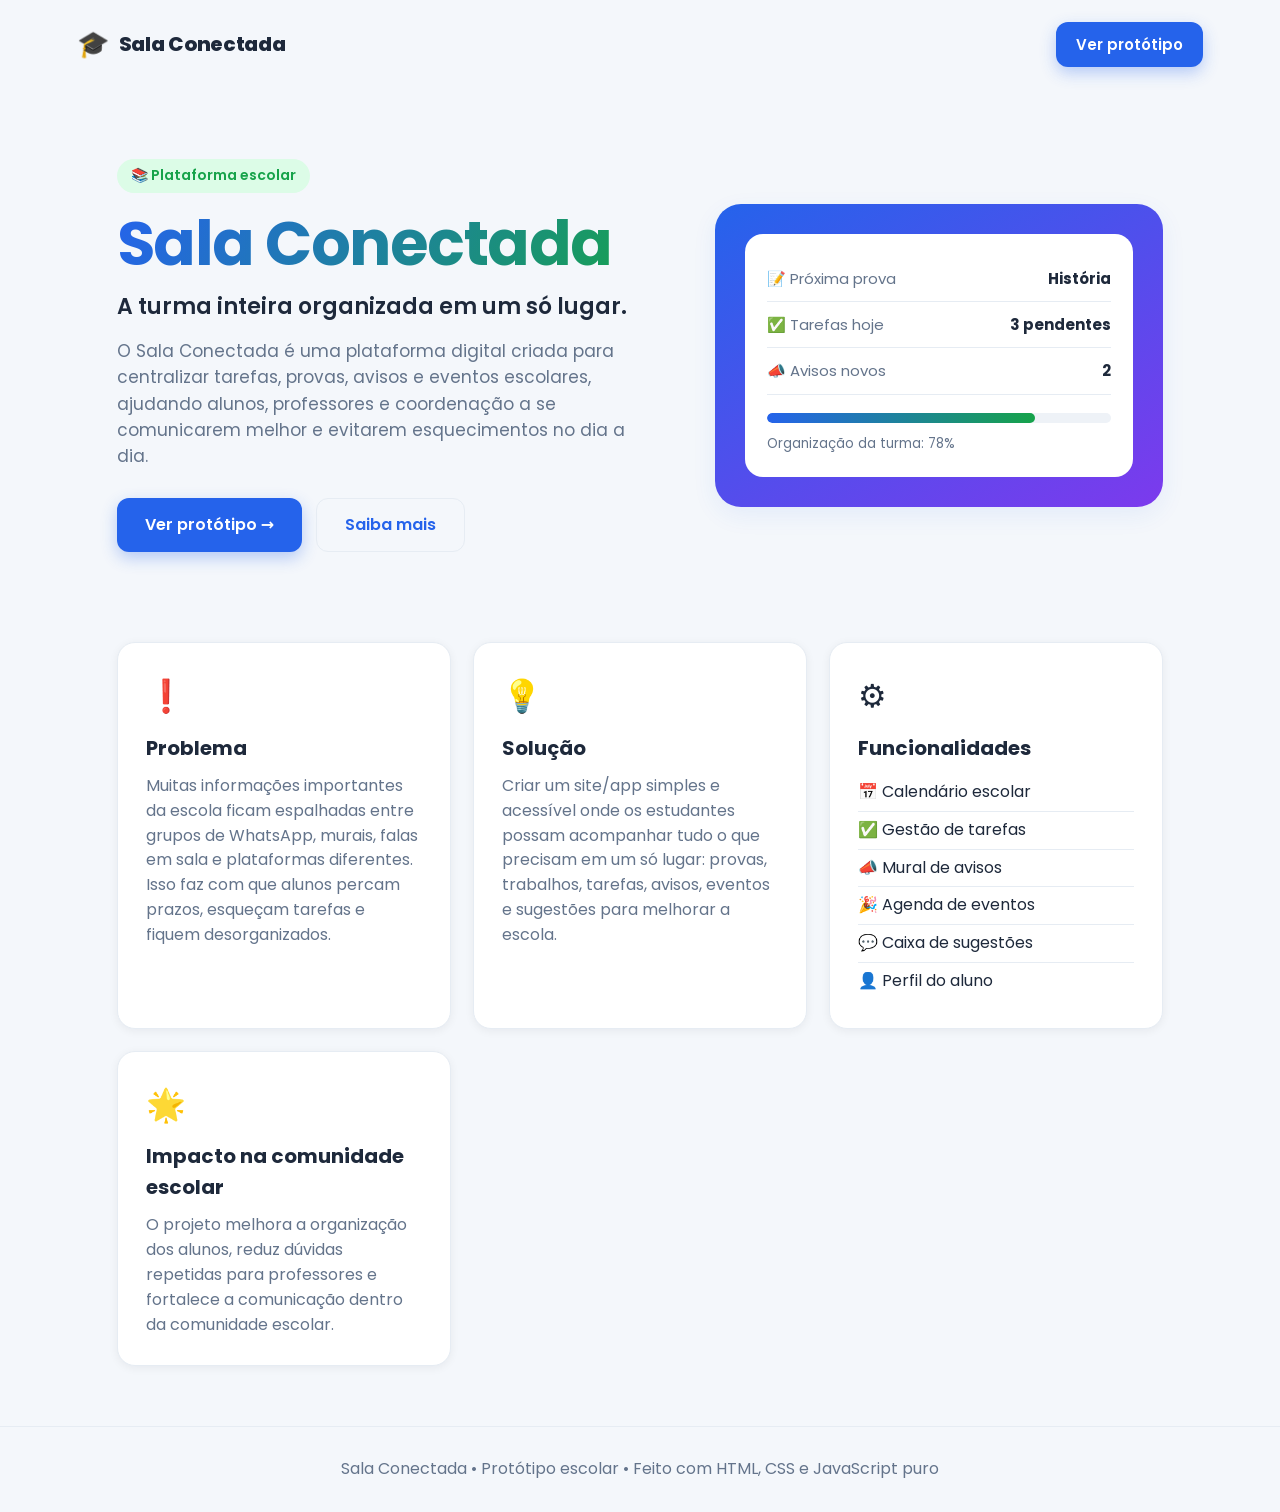
==== index.html @ 2ef48d8d "Cria protótipo Sala Conectada (HTML, CSS e JS puro)" ====
<!DOCTYPE html>
<html lang="pt-BR">
<head>
  <meta charset="UTF-8" />
  <meta name="viewport" content="width=device-width, initial-scale=1.0" />
  <title>Sala Conectada — A turma inteira organizada em um só lugar</title>
  <link rel="stylesheet" href="style.css" />
  <link rel="preconnect" href="https://fonts.googleapis.com" />
  <link rel="preconnect" href="https://fonts.gstatic.com" crossorigin />
  <link href="https://fonts.googleapis.com/css2?family=Poppins:wght@400;500;600;700;800&display=swap" rel="stylesheet" />
</head>
<body>

  <!-- ============== LANDING PAGE ============== -->
  <section id="landing" class="landing active-view">
    <header class="landing-nav">
      <div class="brand">
        <span class="brand-logo">🎓</span>
        <span class="brand-name">Sala Conectada</span>
      </div>
      <button class="btn btn-primary" data-go="dashboard">Ver protótipo</button>
    </header>

    <div class="hero">
      <div class="hero-text">
        <span class="hero-badge">📚 Plataforma escolar</span>
        <h1>Sala Conectada</h1>
        <p class="slogan">A turma inteira organizada em um só lugar.</p>
        <p class="hero-desc">
          O Sala Conectada é uma plataforma digital criada para centralizar tarefas,
          provas, avisos e eventos escolares, ajudando alunos, professores e coordenação
          a se comunicarem melhor e evitarem esquecimentos no dia a dia.
        </p>
        <div class="hero-actions">
          <button class="btn btn-primary btn-lg" data-go="dashboard">Ver protótipo →</button>
          <a class="btn btn-ghost btn-lg" href="#funcionalidades">Saiba mais</a>
        </div>
      </div>
      <div class="hero-card">
        <div class="mock-card">
          <div class="mock-row"><span>📝 Próxima prova</span><b>História</b></div>
          <div class="mock-row"><span>✅ Tarefas hoje</span><b>3 pendentes</b></div>
          <div class="mock-row"><span>📣 Avisos novos</span><b>2</b></div>
          <div class="mock-bar"><div class="mock-bar-fill" style="width:78%"></div></div>
          <small>Organização da turma: 78%</small>
        </div>
      </div>
    </div>

    <div class="landing-sections">
      <article class="info-card">
        <div class="info-icon">❗</div>
        <h3>Problema</h3>
        <p>
          Muitas informações importantes da escola ficam espalhadas entre grupos de WhatsApp,
          murais, falas em sala e plataformas diferentes. Isso faz com que alunos percam prazos,
          esqueçam tarefas e fiquem desorganizados.
        </p>
      </article>
      <article class="info-card">
        <div class="info-icon">💡</div>
        <h3>Solução</h3>
        <p>
          Criar um site/app simples e acessível onde os estudantes possam acompanhar tudo o que
          precisam em um só lugar: provas, trabalhos, tarefas, avisos, eventos e sugestões para
          melhorar a escola.
        </p>
      </article>
      <article class="info-card" id="funcionalidades">
        <div class="info-icon">⚙️</div>
        <h3>Funcionalidades</h3>
        <ul class="feature-list">
          <li>📅 Calendário escolar</li>
          <li>✅ Gestão de tarefas</li>
          <li>📣 Mural de avisos</li>
          <li>🎉 Agenda de eventos</li>
          <li>💬 Caixa de sugestões</li>
          <li>👤 Perfil do aluno</li>
        </ul>
      </article>
      <article class="info-card">
        <div class="info-icon">🌟</div>
        <h3>Impacto na comunidade escolar</h3>
        <p>
          O projeto melhora a organização dos alunos, reduz dúvidas repetidas para professores
          e fortalece a comunicação dentro da comunidade escolar.
        </p>
      </article>
    </div>

    <footer class="landing-footer">
      <p>Sala Conectada • Protótipo escolar • Feito com HTML, CSS e JavaScript puro</p>
    </footer>
  </section>

  <!-- ============== APP ============== -->
  <div id="app" class="app">

    <!-- Sidebar (desktop) -->
    <aside class="sidebar">
      <div class="brand brand-sidebar" data-go="landing">
        <span class="brand-logo">🎓</span>
        <span class="brand-name">Sala Conectada</span>
      </div>
      <nav class="nav">
        <button class="nav-item active" data-nav="dashboard"><span>🏠</span> Início</button>
        <button class="nav-item" data-nav="calendario"><span>📅</span> Calendário</button>
        <button class="nav-item" data-nav="tarefas"><span>✅</span> Tarefas</button>
        <button class="nav-item" data-nav="avisos"><span>📣</span> Avisos</button>
        <button class="nav-item" data-nav="eventos"><span>🎉</span> Eventos</button>
        <button class="nav-item" data-nav="sugestoes"><span>💬</span> Sugestões</button>
        <button class="nav-item" data-nav="perfil"><span>👤</span> Perfil</button>
      </nav>
      <div class="sidebar-foot">
        <button class="btn btn-ghost btn-block" data-go="landing">← Voltar ao site</button>
      </div>
    </aside>

    <!-- Main content -->
    <main class="content">

      <!-- DASHBOARD -->
      <section class="view active-view" data-view="dashboard">
        <div class="page-head">
          <div>
            <h2>Olá, Ana! 👋</h2>
            <p class="muted">Aqui está o resumo da sua turma hoje.</p>
          </div>
        </div>

        <div class="cards-grid">
          <div class="stat-card blue">
            <div class="stat-icon">📝</div>
            <div>
              <span class="stat-label">Próximas provas</span>
              <strong class="stat-value" id="stat-provas">0</strong>
            </div>
          </div>
          <div class="stat-card green">
            <div class="stat-icon">✅</div>
            <div>
              <span class="stat-label">Tarefas pendentes</span>
              <strong class="stat-value" id="stat-tarefas">0</strong>
            </div>
          </div>
          <div class="stat-card amber">
            <div class="stat-icon">📣</div>
            <div>
              <span class="stat-label">Avisos importantes</span>
              <strong class="stat-value" id="stat-avisos">0</strong>
            </div>
          </div>
          <div class="stat-card purple">
            <div class="stat-icon">🎉</div>
            <div>
              <span class="stat-label">Eventos da semana</span>
              <strong class="stat-value" id="stat-eventos">0</strong>
            </div>
          </div>
        </div>

        <div class="dash-bottom">
          <div class="panel">
            <h3>Resumo da Semana</h3>
            <ul class="summary-list" id="summary-list"></ul>
          </div>
          <div class="panel">
            <h3>Nível de organização da turma</h3>
            <div class="progress-big">
              <div class="progress-track">
                <div class="progress-fill" id="org-fill" style="width:78%"></div>
              </div>
              <div class="progress-info">
                <span id="org-percent">78%</span>
                <small class="muted">A turma está bem organizada! 🎯</small>
              </div>
            </div>
            <div class="mini-stats">
              <div><strong id="mini-conc">0</strong><span>Concluídas</span></div>
              <div><strong id="mini-pend">0</strong><span>Pendentes</span></div>
              <div><strong id="mini-sug">0</strong><span>Sugestões</span></div>
            </div>
          </div>
        </div>
      </section>

      <!-- CALENDÁRIO -->
      <section class="view" data-view="calendario">
        <div class="page-head">
          <div>
            <h2>Calendário Escolar 📅</h2>
            <p class="muted">Datas importantes do bimestre.</p>
          </div>
        </div>
        <div class="list" id="calendar-list"></div>
      </section>

      <!-- TAREFAS -->
      <section class="view" data-view="tarefas">
        <div class="page-head">
          <div>
            <h2>Tarefas ✅</h2>
            <p class="muted">Acompanhe seus trabalhos e prazos.</p>
          </div>
        </div>
        <div class="filters" id="task-filters">
          <button class="chip active" data-filter="todas">Todas</button>
          <button class="chip" data-filter="Pendente">Pendentes</button>
          <button class="chip" data-filter="Em andamento">Em andamento</button>
          <button class="chip" data-filter="Concluída">Concluídas</button>
        </div>
        <div class="list" id="task-list"></div>
      </section>

      <!-- AVISOS -->
      <section class="view" data-view="avisos">
        <div class="page-head">
          <div>
            <h2>Avisos 📣</h2>
            <p class="muted">Comunicados da escola e da coordenação.</p>
          </div>
        </div>
        <div class="list" id="notice-list"></div>
      </section>

      <!-- EVENTOS -->
      <section class="view" data-view="eventos">
        <div class="page-head">
          <div>
            <h2>Eventos 🎉</h2>
            <p class="muted">Tudo o que vai acontecer na escola.</p>
          </div>
        </div>
        <div class="list" id="event-list"></div>
      </section>

      <!-- SUGESTÕES -->
      <section class="view" data-view="sugestoes">
        <div class="page-head">
          <div>
            <h2>Sugestões 💬</h2>
            <p class="muted">Tem uma ideia para melhorar a escola? Conte pra gente!</p>
          </div>
        </div>
        <div class="suggest-wrap">
          <form class="panel form" id="suggest-form">
            <h3>Enviar sugestão</h3>
            <label>Título da sugestão
              <input type="text" id="sug-title" placeholder="Ex: Mais opções na cantina" required />
            </label>
            <label>Categoria
              <select id="sug-cat">
                <option>Convivência</option>
                <option>Infraestrutura</option>
                <option>Eventos</option>
                <option>Estudos</option>
                <option>Outros</option>
              </select>
            </label>
            <label>Descrição
              <textarea id="sug-desc" rows="4" placeholder="Explique sua ideia..." required></textarea>
            </label>
            <button type="submit" class="btn btn-primary btn-block">Enviar sugestão</button>
          </form>
          <div class="list" id="suggest-list"></div>
        </div>
      </section>

      <!-- PERFIL -->
      <section class="view" data-view="perfil">
        <div class="page-head">
          <div>
            <h2>Perfil 👤</h2>
            <p class="muted">Seu desempenho e organização.</p>
          </div>
        </div>
        <div class="profile">
          <div class="panel profile-card">
            <div class="avatar">🧑‍🎓</div>
            <h3>Ana Beatriz Souza</h3>
            <p class="muted">Turma 9º Ano B</p>
            <div class="profile-stats">
              <div><strong id="prof-tarefas">0</strong><span>Tarefas concluídas</span></div>
              <div><strong id="prof-sug">0</strong><span>Sugestões enviadas</span></div>
              <div><strong id="prof-org">78%</strong><span>Nível de organização</span></div>
            </div>
          </div>
          <div class="panel">
            <h3>🏆 Conquistas</h3>
            <ul class="achievements">
              <li><span>🔥</span> Sequência de 7 dias organizando tarefas</li>
              <li><span>⭐</span> Entregou 5 trabalhos no prazo</li>
              <li><span>💬</span> Primeira sugestão enviada</li>
              <li><span>📅</span> Nunca perdeu uma prova marcada</li>
            </ul>
          </div>
        </div>
      </section>

    </main>

    <!-- Bottom nav (mobile) -->
    <nav class="bottom-nav">
      <button class="bn-item active" data-nav="dashboard"><span>🏠</span><small>Início</small></button>
      <button class="bn-item" data-nav="calendario"><span>📅</span><small>Agenda</small></button>
      <button class="bn-item" data-nav="tarefas"><span>✅</span><small>Tarefas</small></button>
      <button class="bn-item" data-nav="avisos"><span>📣</span><small>Avisos</small></button>
      <button class="bn-item" data-nav="eventos"><span>🎉</span><small>Eventos</small></button>
      <button class="bn-item" data-nav="sugestoes"><span>💬</span><small>Ideias</small></button>
      <button class="bn-item" data-nav="perfil"><span>👤</span><small>Perfil</small></button>
    </nav>
  </div>

  <!-- Toast -->
  <div id="toast" class="toast"></div>

  <script src="script.js"></script>
</body>
</html>
---- style.css ----
:root {
  --blue: #2563eb;
  --blue-dark: #1d4ed8;
  --green: #16a34a;
  --green-light: #dcfce7;
  --amber: #f59e0b;
  --purple: #7c3aed;
  --bg: #f4f7fb;
  --card: #ffffff;
  --text: #1e293b;
  --muted: #64748b;
  --border: #e6ecf3;
  --shadow: 0 8px 24px rgba(37, 99, 235, 0.08);
  --shadow-sm: 0 2px 10px rgba(15, 23, 42, 0.06);
  --radius: 18px;
}

* { box-sizing: border-box; margin: 0; padding: 0; }

body {
  font-family: "Poppins", system-ui, sans-serif;
  background: var(--bg);
  color: var(--text);
  line-height: 1.55;
}

button { font-family: inherit; cursor: pointer; }
a { text-decoration: none; }

/* ===== Buttons ===== */
.btn {
  border: none;
  border-radius: 12px;
  padding: 11px 20px;
  font-weight: 600;
  font-size: 15px;
  transition: transform .15s ease, box-shadow .15s ease, background .15s ease;
}
.btn:active { transform: scale(.97); }
.btn-primary {
  background: var(--blue);
  color: #fff;
  box-shadow: 0 6px 16px rgba(37, 99, 235, .3);
}
.btn-primary:hover { background: var(--blue-dark); }
.btn-ghost {
  background: transparent;
  color: var(--blue);
  border: 1.5px solid var(--border);
}
.btn-ghost:hover { background: #eef4ff; }
.btn-lg { padding: 14px 28px; font-size: 16px; }
.btn-block { width: 100%; }

/* ===== Brand ===== */
.brand { display: flex; align-items: center; gap: 10px; cursor: pointer; }
.brand-logo { font-size: 26px; }
.brand-name { font-weight: 800; font-size: 20px; color: var(--text); letter-spacing: -.3px; }

/* ===== View switching ===== */
.active-view { display: block; }
.landing, .app { display: none; }
.landing.active-view { display: block; }
.app.active-view { display: flex; }

/* ============== LANDING ============== */
.landing { min-height: 100vh; }
.landing-nav {
  display: flex; justify-content: space-between; align-items: center;
  padding: 22px clamp(20px, 6vw, 80px);
  position: sticky; top: 0; background: rgba(244,247,251,.85);
  backdrop-filter: blur(8px); z-index: 10;
}
.hero {
  display: grid; grid-template-columns: 1.1fr .9fr; gap: 50px;
  align-items: center;
  padding: clamp(30px, 6vw, 70px) clamp(20px, 6vw, 80px);
  max-width: 1200px; margin: 0 auto;
}
.hero-badge {
  display: inline-block; background: var(--green-light); color: var(--green);
  padding: 6px 14px; border-radius: 30px; font-weight: 600; font-size: 14px;
  margin-bottom: 18px;
}
.hero h1 {
  font-size: clamp(40px, 6vw, 62px); line-height: 1.05; letter-spacing: -1.5px;
  background: linear-gradient(120deg, var(--blue), var(--green));
  -webkit-background-clip: text; background-clip: text; color: transparent;
}
.slogan { font-size: 22px; font-weight: 600; margin: 14px 0; color: var(--text); }
.hero-desc { color: var(--muted); font-size: 17px; max-width: 520px; }
.hero-actions { display: flex; gap: 14px; margin-top: 28px; flex-wrap: wrap; }

.hero-card {
  background: linear-gradient(150deg, var(--blue), var(--purple));
  border-radius: 26px; padding: 30px; box-shadow: var(--shadow);
}
.mock-card { background: #fff; border-radius: 18px; padding: 22px; }
.mock-row {
  display: flex; justify-content: space-between; padding: 11px 0;
  border-bottom: 1px solid var(--border); font-size: 15px;
}
.mock-row span { color: var(--muted); }
.mock-row b { color: var(--text); }
.mock-bar { height: 10px; background: #eef2f7; border-radius: 10px; margin: 18px 0 8px; overflow: hidden; }
.mock-bar-fill { height: 100%; background: linear-gradient(90deg, var(--blue), var(--green)); border-radius: 10px; }
.mock-card small { color: var(--muted); }

.landing-sections {
  display: grid; grid-template-columns: repeat(auto-fit, minmax(250px, 1fr));
  gap: 22px; max-width: 1200px; margin: 0 auto;
  padding: 20px clamp(20px, 6vw, 80px) 60px;
}
.info-card {
  background: var(--card); border-radius: var(--radius); padding: 28px;
  box-shadow: var(--shadow-sm); border: 1px solid var(--border);
  transition: transform .2s ease, box-shadow .2s ease;
}
.info-card:hover { transform: translateY(-5px); box-shadow: var(--shadow); }
.info-icon { font-size: 32px; margin-bottom: 12px; }
.info-card h3 { font-size: 20px; margin-bottom: 10px; }
.info-card p { color: var(--muted); }
.feature-list { list-style: none; color: var(--text); }
.feature-list li { padding: 6px 0; border-bottom: 1px solid var(--border); }
.feature-list li:last-child { border: none; }

.landing-footer { text-align: center; padding: 30px; color: var(--muted); border-top: 1px solid var(--border); }

/* ============== APP LAYOUT ============== */
.app { min-height: 100vh; }
.sidebar {
  width: 250px; background: var(--card); border-right: 1px solid var(--border);
  padding: 26px 18px; position: sticky; top: 0; height: 100vh;
  display: flex; flex-direction: column; gap: 24px;
}
.brand-sidebar .brand-name { font-size: 18px; }
.nav { display: flex; flex-direction: column; gap: 6px; flex: 1; }
.nav-item {
  display: flex; align-items: center; gap: 12px;
  background: transparent; border: none; text-align: left;
  padding: 12px 14px; border-radius: 12px; font-size: 15px; font-weight: 500;
  color: var(--muted); transition: all .15s ease;
}
.nav-item span { font-size: 18px; }
.nav-item:hover { background: #f1f5fb; color: var(--text); }
.nav-item.active { background: var(--blue); color: #fff; box-shadow: 0 6px 14px rgba(37,99,235,.3); }

.content {
  flex: 1; padding: clamp(20px, 4vw, 40px);
  max-width: 1100px; margin: 0 auto; width: 100%;
}
.page-head { margin-bottom: 24px; }
.page-head h2 { font-size: 28px; letter-spacing: -.5px; }
.muted { color: var(--muted); }

/* Stat cards */
.cards-grid {
  display: grid; grid-template-columns: repeat(auto-fit, minmax(200px, 1fr));
  gap: 18px; margin-bottom: 26px;
}
.stat-card {
  background: var(--card); border-radius: var(--radius); padding: 22px;
  box-shadow: var(--shadow-sm); display: flex; align-items: center; gap: 16px;
  border: 1px solid var(--border); border-left: 5px solid var(--blue);
}
.stat-card.blue { border-left-color: var(--blue); }
.stat-card.green { border-left-color: var(--green); }
.stat-card.amber { border-left-color: var(--amber); }
.stat-card.purple { border-left-color: var(--purple); }
.stat-icon { font-size: 30px; }
.stat-label { display: block; color: var(--muted); font-size: 14px; }
.stat-value { font-size: 30px; font-weight: 800; }

.dash-bottom { display: grid; grid-template-columns: 1.2fr 1fr; gap: 18px; }
.panel {
  background: var(--card); border-radius: var(--radius); padding: 24px;
  box-shadow: var(--shadow-sm); border: 1px solid var(--border);
}
.panel h3 { margin-bottom: 16px; font-size: 19px; }
.summary-list { list-style: none; }
.summary-list li {
  padding: 12px 0; border-bottom: 1px solid var(--border);
  display: flex; gap: 10px; align-items: center;
}
.summary-list li:last-child { border: none; }

.progress-big { margin-bottom: 18px; }
.progress-track { height: 16px; background: #eef2f7; border-radius: 12px; overflow: hidden; }
.progress-fill { height: 100%; background: linear-gradient(90deg, var(--blue), var(--green)); border-radius: 12px; transition: width .6s ease; }
.progress-info { display: flex; align-items: baseline; gap: 12px; margin-top: 10px; }
.progress-info span { font-size: 26px; font-weight: 800; color: var(--green); }
.mini-stats { display: flex; gap: 10px; margin-top: 8px; }
.mini-stats div {
  flex: 1; text-align: center; background: #f7faff; border-radius: 12px; padding: 12px;
}
.mini-stats strong { display: block; font-size: 22px; }
.mini-stats span { font-size: 12px; color: var(--muted); }

/* Lists & items */
.list { display: flex; flex-direction: column; gap: 14px; }
.item {
  background: var(--card); border-radius: var(--radius); padding: 18px 20px;
  box-shadow: var(--shadow-sm); border: 1px solid var(--border);
  display: flex; justify-content: space-between; align-items: flex-start; gap: 16px;
}
.item-main h4 { font-size: 17px; margin-bottom: 4px; }
.item-main p { color: var(--muted); font-size: 14px; }
.item-meta { display: flex; flex-direction: column; align-items: flex-end; gap: 8px; min-width: 120px; }
.item-date { font-size: 13px; color: var(--muted); white-space: nowrap; }

/* Tags */
.tag {
  display: inline-block; padding: 4px 12px; border-radius: 30px;
  font-size: 12px; font-weight: 600;
}
.tag-prova { background: #fee2e2; color: #dc2626; }
.tag-trabalho { background: #dbeafe; color: var(--blue); }
.tag-evento { background: #ede9fe; color: var(--purple); }
.tag-reuniao { background: #fef3c7; color: #b45309; }
.tag-pendente { background: #fef3c7; color: #b45309; }
.tag-andamento { background: #dbeafe; color: var(--blue); }
.tag-concluida { background: var(--green-light); color: var(--green); }
.tag-analise { background: #f1f5f9; color: var(--muted); }
.tag-cat { background: #e0f2fe; color: #0369a1; }

/* Filters */
.filters { display: flex; gap: 10px; margin-bottom: 20px; flex-wrap: wrap; }
.chip {
  background: var(--card); border: 1.5px solid var(--border); color: var(--muted);
  padding: 8px 18px; border-radius: 30px; font-weight: 600; font-size: 14px;
  transition: all .15s ease;
}
.chip:hover { border-color: var(--blue); }
.chip.active { background: var(--blue); color: #fff; border-color: var(--blue); }

/* Task */
.task.done .item-main h4 { text-decoration: line-through; color: var(--muted); }
.subject-pill { font-size: 12px; font-weight: 600; color: var(--blue); margin-bottom: 4px; display: inline-block; }
.btn-done {
  background: var(--green); color: #fff; border: none; border-radius: 10px;
  padding: 8px 14px; font-weight: 600; font-size: 13px;
}
.btn-done.is-done { background: #e2e8f0; color: var(--muted); cursor: default; }

/* Notice */
.item.important { border-left: 5px solid var(--amber); background: #fffdf5; }
.badge-important {
  background: var(--amber); color: #fff; font-size: 11px; font-weight: 700;
  padding: 3px 10px; border-radius: 20px;
}

/* Suggestions form */
.suggest-wrap { display: grid; grid-template-columns: 1fr 1.1fr; gap: 20px; align-items: start; }
.form { display: flex; flex-direction: column; gap: 14px; }
.form label { display: flex; flex-direction: column; gap: 6px; font-weight: 600; font-size: 14px; }
.form input, .form select, .form textarea {
  font-family: inherit; font-size: 15px; padding: 11px 14px;
  border: 1.5px solid var(--border); border-radius: 12px; background: #fbfcfe;
  color: var(--text); resize: vertical;
}
.form input:focus, .form select:focus, .form textarea:focus {
  outline: none; border-color: var(--blue); background: #fff;
}

/* Profile */
.profile { display: grid; grid-template-columns: 1fr 1.2fr; gap: 20px; }
.profile-card { text-align: center; }
.avatar {
  width: 80px; height: 80px; border-radius: 50%;
  background: linear-gradient(150deg, var(--blue), var(--green));
  display: flex; align-items: center; justify-content: center;
  font-size: 38px; margin: 0 auto 12px;
}
.profile-stats { display: flex; gap: 10px; margin-top: 20px; }
.profile-stats div { flex: 1; background: #f7faff; border-radius: 12px; padding: 14px 8px; }
.profile-stats strong { display: block; font-size: 24px; color: var(--blue); }
.profile-stats span { font-size: 12px; color: var(--muted); }
.achievements { list-style: none; }
.achievements li {
  padding: 12px 0; border-bottom: 1px solid var(--border);
  display: flex; gap: 12px; align-items: center;
}
.achievements li:last-child { border: none; }
.achievements span { font-size: 22px; }

/* Bottom nav */
.bottom-nav { display: none; }

/* Toast */
.toast {
  position: fixed; bottom: 30px; left: 50%; transform: translateX(-50%) translateY(120px);
  background: var(--text); color: #fff; padding: 13px 22px; border-radius: 14px;
  font-weight: 600; font-size: 14px; box-shadow: 0 10px 30px rgba(0,0,0,.25);
  z-index: 100; opacity: 0; transition: all .3s ease;
}
.toast.show { transform: translateX(-50%) translateY(0); opacity: 1; }

/* ============== RESPONSIVE ============== */
@media (max-width: 900px) {
  .hero { grid-template-columns: 1fr; }
  .dash-bottom, .suggest-wrap, .profile { grid-template-columns: 1fr; }
}
@media (max-width: 760px) {
  .sidebar { display: none; }
  .content { padding: 18px 16px 90px; }
  .page-head h2 { font-size: 24px; }
  .bottom-nav {
    display: flex; position: fixed; bottom: 0; left: 0; right: 0;
    background: var(--card); border-top: 1px solid var(--border);
    padding: 8px 4px; z-index: 50; box-shadow: 0 -4px 16px rgba(0,0,0,.05);
    overflow-x: auto;
  }
  .bn-item {
    flex: 1; min-width: 56px; background: none; border: none; color: var(--muted);
    display: flex; flex-direction: column; align-items: center; gap: 2px;
    padding: 6px 2px; border-radius: 10px; font-size: 11px;
  }
  .bn-item span { font-size: 20px; }
  .bn-item.active { color: var(--blue); }
  .bn-item.active span { transform: scale(1.15); }
  .item { flex-direction: column; }
  .item-meta { flex-direction: row; align-items: center; min-width: 0; }
}
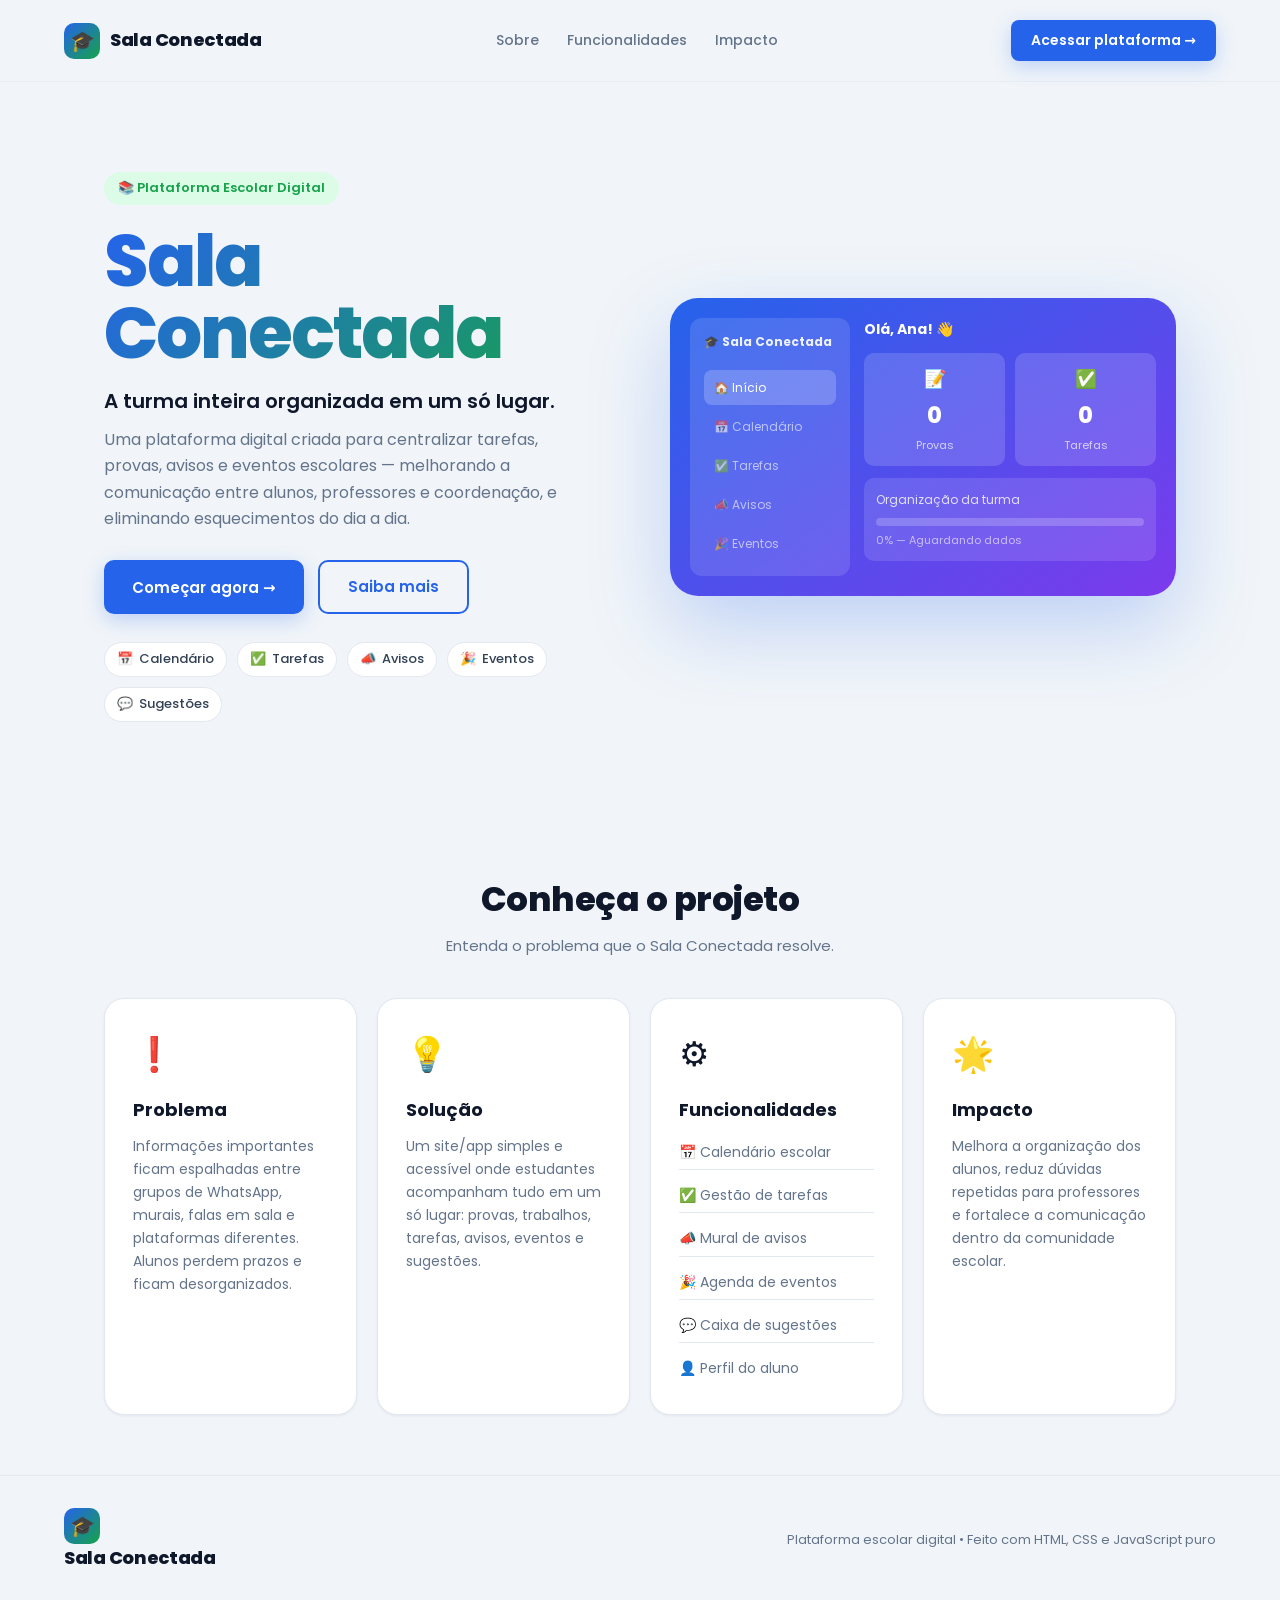
==== commit e9dca45f: "Substitui raiz pelo novo design Desktop" ====
--- a/index.html
+++ b/index.html
@@ -7,69 +7,97 @@
   <link rel="stylesheet" href="style.css" />
   <link rel="preconnect" href="https://fonts.googleapis.com" />
   <link rel="preconnect" href="https://fonts.gstatic.com" crossorigin />
-  <link href="https://fonts.googleapis.com/css2?family=Poppins:wght@400;500;600;700;800&display=swap" rel="stylesheet" />
+  <link href="https://fonts.googleapis.com/css2?family=Poppins:ital,wght@0,400;0,500;0,600;0,700;0,800&display=swap" rel="stylesheet" />
 </head>
 <body>
 
-  <!-- ============== LANDING PAGE ============== -->
-  <section id="landing" class="landing active-view">
-    <header class="landing-nav">
-      <div class="brand">
-        <span class="brand-logo">🎓</span>
-        <span class="brand-name">Sala Conectada</span>
-      </div>
-      <button class="btn btn-primary" data-go="dashboard">Ver protótipo</button>
-    </header>
-
-    <div class="hero">
-      <div class="hero-text">
-        <span class="hero-badge">📚 Plataforma escolar</span>
-        <h1>Sala Conectada</h1>
-        <p class="slogan">A turma inteira organizada em um só lugar.</p>
-        <p class="hero-desc">
-          O Sala Conectada é uma plataforma digital criada para centralizar tarefas,
-          provas, avisos e eventos escolares, ajudando alunos, professores e coordenação
-          a se comunicarem melhor e evitarem esquecimentos no dia a dia.
-        </p>
-        <div class="hero-actions">
-          <button class="btn btn-primary btn-lg" data-go="dashboard">Ver protótipo →</button>
-          <a class="btn btn-ghost btn-lg" href="#funcionalidades">Saiba mais</a>
-        </div>
-      </div>
-      <div class="hero-card">
-        <div class="mock-card">
-          <div class="mock-row"><span>📝 Próxima prova</span><b>História</b></div>
-          <div class="mock-row"><span>✅ Tarefas hoje</span><b>3 pendentes</b></div>
-          <div class="mock-row"><span>📣 Avisos novos</span><b>2</b></div>
-          <div class="mock-bar"><div class="mock-bar-fill" style="width:78%"></div></div>
-          <small>Organização da turma: 78%</small>
-        </div>
-      </div>
-    </div>
-
-    <div class="landing-sections">
-      <article class="info-card">
-        <div class="info-icon">❗</div>
+<!-- ═══════════════════════════════════════
+     LANDING PAGE
+═══════════════════════════════════════ -->
+<div id="landing" class="landing show">
+
+  <nav class="ln-nav">
+    <div class="brand">
+      <div class="brand-icon">🎓</div>
+      <span class="brand-name">Sala Conectada</span>
+    </div>
+    <div class="ln-links">
+      <a href="#sobre">Sobre</a>
+      <a href="#funcionalidades">Funcionalidades</a>
+      <a href="#impacto">Impacto</a>
+    </div>
+    <button class="btn btn-primary" data-go="dashboard">Acessar plataforma →</button>
+  </nav>
+
+  <section class="hero">
+    <div class="hero-left">
+      <div class="hero-badge">📚 Plataforma Escolar Digital</div>
+      <h1 class="hero-title">Sala<br/>Conectada</h1>
+      <p class="hero-slogan">A turma inteira organizada em um só lugar.</p>
+      <p class="hero-desc">
+        Uma plataforma digital criada para centralizar tarefas, provas, avisos e eventos
+        escolares — melhorando a comunicação entre alunos, professores e coordenação,
+        e eliminando esquecimentos do dia a dia.
+      </p>
+      <div class="hero-actions">
+        <button class="btn btn-primary btn-lg" data-go="dashboard">Começar agora →</button>
+        <a class="btn btn-outline btn-lg" href="#sobre">Saiba mais</a>
+      </div>
+      <div class="hero-features">
+        <div class="hf-item"><span>📅</span> Calendário</div>
+        <div class="hf-item"><span>✅</span> Tarefas</div>
+        <div class="hf-item"><span>📣</span> Avisos</div>
+        <div class="hf-item"><span>🎉</span> Eventos</div>
+        <div class="hf-item"><span>💬</span> Sugestões</div>
+      </div>
+    </div>
+
+    <div class="hero-right">
+      <div class="app-mockup">
+        <div class="mockup-sidebar">
+          <div class="ms-brand">🎓 Sala Conectada</div>
+          <div class="ms-item active">🏠 Início</div>
+          <div class="ms-item">📅 Calendário</div>
+          <div class="ms-item">✅ Tarefas</div>
+          <div class="ms-item">📣 Avisos</div>
+          <div class="ms-item">🎉 Eventos</div>
+        </div>
+        <div class="mockup-content">
+          <div class="mc-greeting">Olá, Ana! 👋</div>
+          <div class="mc-cards">
+            <div class="mc-card blue"><span>📝</span><b>0</b><small>Provas</small></div>
+            <div class="mc-card green"><span>✅</span><b>0</b><small>Tarefas</small></div>
+          </div>
+          <div class="mc-panel">
+            <div class="mc-panel-title">Organização da turma</div>
+            <div class="mc-bar"><div class="mc-bar-fill" style="width: 0%"></div></div>
+            <div class="mc-bar-label">0% — Aguardando dados</div>
+          </div>
+        </div>
+      </div>
+    </div>
+  </section>
+
+  <section id="sobre" class="ln-section">
+    <div class="ln-section-header">
+      <h2>Conheça o projeto</h2>
+      <p>Entenda o problema que o Sala Conectada resolve.</p>
+    </div>
+    <div class="ln-cards" id="funcionalidades">
+      <article class="ln-card">
+        <div class="ln-card-emoji">❗</div>
         <h3>Problema</h3>
-        <p>
-          Muitas informações importantes da escola ficam espalhadas entre grupos de WhatsApp,
-          murais, falas em sala e plataformas diferentes. Isso faz com que alunos percam prazos,
-          esqueçam tarefas e fiquem desorganizados.
-        </p>
+        <p>Informações importantes ficam espalhadas entre grupos de WhatsApp, murais, falas em sala e plataformas diferentes. Alunos perdem prazos e ficam desorganizados.</p>
       </article>
-      <article class="info-card">
-        <div class="info-icon">💡</div>
+      <article class="ln-card">
+        <div class="ln-card-emoji">💡</div>
         <h3>Solução</h3>
-        <p>
-          Criar um site/app simples e acessível onde os estudantes possam acompanhar tudo o que
-          precisam em um só lugar: provas, trabalhos, tarefas, avisos, eventos e sugestões para
-          melhorar a escola.
-        </p>
+        <p>Um site/app simples e acessível onde estudantes acompanham tudo em um só lugar: provas, trabalhos, tarefas, avisos, eventos e sugestões.</p>
       </article>
-      <article class="info-card" id="funcionalidades">
-        <div class="info-icon">⚙️</div>
+      <article class="ln-card">
+        <div class="ln-card-emoji">⚙️</div>
         <h3>Funcionalidades</h3>
-        <ul class="feature-list">
+        <ul class="ln-feature-list">
           <li>📅 Calendário escolar</li>
           <li>✅ Gestão de tarefas</li>
           <li>📣 Mural de avisos</li>
@@ -78,242 +106,386 @@
           <li>👤 Perfil do aluno</li>
         </ul>
       </article>
-      <article class="info-card">
-        <div class="info-icon">🌟</div>
-        <h3>Impacto na comunidade escolar</h3>
-        <p>
-          O projeto melhora a organização dos alunos, reduz dúvidas repetidas para professores
-          e fortalece a comunicação dentro da comunidade escolar.
-        </p>
+      <article class="ln-card" id="impacto">
+        <div class="ln-card-emoji">🌟</div>
+        <h3>Impacto</h3>
+        <p>Melhora a organização dos alunos, reduz dúvidas repetidas para professores e fortalece a comunicação dentro da comunidade escolar.</p>
       </article>
     </div>
-
-    <footer class="landing-footer">
-      <p>Sala Conectada • Protótipo escolar • Feito com HTML, CSS e JavaScript puro</p>
-    </footer>
   </section>
 
-  <!-- ============== APP ============== -->
-  <div id="app" class="app">
-
-    <!-- Sidebar (desktop) -->
-    <aside class="sidebar">
-      <div class="brand brand-sidebar" data-go="landing">
-        <span class="brand-logo">🎓</span>
-        <span class="brand-name">Sala Conectada</span>
-      </div>
-      <nav class="nav">
-        <button class="nav-item active" data-nav="dashboard"><span>🏠</span> Início</button>
-        <button class="nav-item" data-nav="calendario"><span>📅</span> Calendário</button>
-        <button class="nav-item" data-nav="tarefas"><span>✅</span> Tarefas</button>
-        <button class="nav-item" data-nav="avisos"><span>📣</span> Avisos</button>
-        <button class="nav-item" data-nav="eventos"><span>🎉</span> Eventos</button>
-        <button class="nav-item" data-nav="sugestoes"><span>💬</span> Sugestões</button>
-        <button class="nav-item" data-nav="perfil"><span>👤</span> Perfil</button>
+  <footer class="ln-footer">
+    <div class="ln-footer-brand">
+      <div class="brand-icon">🎓</div>
+      <span class="brand-name">Sala Conectada</span>
+    </div>
+    <p>Plataforma escolar digital • Feito com HTML, CSS e JavaScript puro</p>
+  </footer>
+</div>
+
+
+<!-- ═══════════════════════════════════════
+     APLICATIVO
+═══════════════════════════════════════ -->
+<div id="app" class="app-shell">
+
+  <!-- SIDEBAR -->
+  <aside class="sidebar" id="sidebar">
+    <div class="sb-top">
+      <div class="sb-brand" data-go="landing" title="Voltar ao site">
+        <div class="sb-logo">🎓</div>
+        <span class="sb-name">Sala Conectada</span>
+      </div>
+
+      <nav class="sb-nav">
+        <p class="sb-nav-label">Navegação</p>
+        <button class="sb-item active" data-nav="dashboard">
+          <span class="sb-icon">🏠</span>
+          <span class="sb-label">Início</span>
+        </button>
+        <button class="sb-item" data-nav="calendario">
+          <span class="sb-icon">📅</span>
+          <span class="sb-label">Calendário</span>
+        </button>
+        <button class="sb-item" data-nav="tarefas">
+          <span class="sb-icon">✅</span>
+          <span class="sb-label">Tarefas</span>
+        </button>
+        <button class="sb-item" data-nav="avisos">
+          <span class="sb-icon">📣</span>
+          <span class="sb-label">Avisos</span>
+          <span class="sb-badge" id="badge-avisos" style="display:none">0</span>
+        </button>
+        <button class="sb-item" data-nav="eventos">
+          <span class="sb-icon">🎉</span>
+          <span class="sb-label">Eventos</span>
+        </button>
+        <button class="sb-item" data-nav="sugestoes">
+          <span class="sb-icon">💬</span>
+          <span class="sb-label">Sugestões</span>
+        </button>
+        <button class="sb-item" data-nav="perfil">
+          <span class="sb-icon">👤</span>
+          <span class="sb-label">Perfil</span>
+        </button>
       </nav>
-      <div class="sidebar-foot">
-        <button class="btn btn-ghost btn-block" data-go="landing">← Voltar ao site</button>
-      </div>
-    </aside>
-
-    <!-- Main content -->
-    <main class="content">
-
-      <!-- DASHBOARD -->
-      <section class="view active-view" data-view="dashboard">
-        <div class="page-head">
+    </div>
+
+    <div class="sb-bottom">
+      <div class="sb-user">
+        <div class="sb-user-avatar">🧑‍🎓</div>
+        <div class="sb-user-info">
+          <strong>Ana Beatriz</strong>
+          <small>9º Ano B</small>
+        </div>
+      </div>
+      <button class="sb-exit" data-go="landing">← Sair</button>
+    </div>
+  </aside>
+
+  <!-- ÁREA PRINCIPAL -->
+  <div class="app-main">
+
+    <!-- TOPBAR -->
+    <header class="topbar">
+      <div class="topbar-left">
+        <button class="topbar-toggle" id="sb-toggle" title="Expandir/colapsar menu">
+          ☰
+        </button>
+        <span class="topbar-title" id="topbar-title">Início</span>
+      </div>
+      <div class="topbar-right">
+        <div class="topbar-search">
+          <span class="search-icon">🔍</span>
+          <input type="text" class="search-input" placeholder="Buscar na plataforma..." />
+        </div>
+        <button class="topbar-btn" title="Notificações">🔔</button>
+        <div class="topbar-avatar" data-nav="perfil" title="Meu perfil">🧑‍🎓</div>
+      </div>
+    </header>
+
+    <!-- VIEWS -->
+    <main class="views-container">
+
+      <!-- ── DASHBOARD ── -->
+      <section class="view show" data-view="dashboard">
+        <div class="view-header">
           <div>
             <h2>Olá, Ana! 👋</h2>
-            <p class="muted">Aqui está o resumo da sua turma hoje.</p>
-          </div>
-        </div>
-
-        <div class="cards-grid">
-          <div class="stat-card blue">
-            <div class="stat-icon">📝</div>
-            <div>
+            <p class="text-muted" id="dash-date">Bem-vinda de volta. Aqui está o resumo da sua turma.</p>
+          </div>
+        </div>
+
+        <div class="stat-grid">
+          <div class="stat-card accent-blue">
+            <div class="stat-icon-bg icon-blue">📝</div>
+            <div class="stat-text">
               <span class="stat-label">Próximas provas</span>
               <strong class="stat-value" id="stat-provas">0</strong>
             </div>
           </div>
-          <div class="stat-card green">
-            <div class="stat-icon">✅</div>
-            <div>
+          <div class="stat-card accent-amber">
+            <div class="stat-icon-bg icon-amber">⏳</div>
+            <div class="stat-text">
               <span class="stat-label">Tarefas pendentes</span>
               <strong class="stat-value" id="stat-tarefas">0</strong>
             </div>
           </div>
-          <div class="stat-card amber">
-            <div class="stat-icon">📣</div>
-            <div>
+          <div class="stat-card accent-red">
+            <div class="stat-icon-bg icon-red">📣</div>
+            <div class="stat-text">
               <span class="stat-label">Avisos importantes</span>
               <strong class="stat-value" id="stat-avisos">0</strong>
             </div>
           </div>
-          <div class="stat-card purple">
-            <div class="stat-icon">🎉</div>
-            <div>
+          <div class="stat-card accent-purple">
+            <div class="stat-icon-bg icon-purple">🎉</div>
+            <div class="stat-text">
               <span class="stat-label">Eventos da semana</span>
               <strong class="stat-value" id="stat-eventos">0</strong>
             </div>
           </div>
         </div>
 
-        <div class="dash-bottom">
+        <div class="dash-grid">
           <div class="panel">
-            <h3>Resumo da Semana</h3>
-            <ul class="summary-list" id="summary-list"></ul>
-          </div>
+            <div class="panel-header">
+              <h3>Resumo da Semana</h3>
+            </div>
+            <div id="activity-feed">
+              <div class="empty-state">
+                <div class="es-icon">📋</div>
+                <h4>Nenhuma atividade ainda</h4>
+                <p>O resumo da semana aparecerá aqui quando houver dados cadastrados.</p>
+              </div>
+            </div>
+          </div>
+
           <div class="panel">
-            <h3>Nível de organização da turma</h3>
-            <div class="progress-big">
-              <div class="progress-track">
-                <div class="progress-fill" id="org-fill" style="width:78%"></div>
-              </div>
-              <div class="progress-info">
-                <span id="org-percent">78%</span>
-                <small class="muted">A turma está bem organizada! 🎯</small>
-              </div>
-            </div>
-            <div class="mini-stats">
-              <div><strong id="mini-conc">0</strong><span>Concluídas</span></div>
-              <div><strong id="mini-pend">0</strong><span>Pendentes</span></div>
-              <div><strong id="mini-sug">0</strong><span>Sugestões</span></div>
-            </div>
-          </div>
-        </div>
-      </section>
-
-      <!-- CALENDÁRIO -->
+            <div class="panel-header">
+              <h3>Organização da Turma</h3>
+            </div>
+            <div class="org-widget">
+              <div class="org-donut-wrap">
+                <svg class="org-donut" viewBox="0 0 120 120">
+                  <circle cx="60" cy="60" r="50" fill="none" stroke="#e2e8f0" stroke-width="12"/>
+                  <circle cx="60" cy="60" r="50" fill="none"
+                    stroke="url(#org-grad)" stroke-width="12"
+                    stroke-dasharray="314.16" stroke-dashoffset="314.16"
+                    stroke-linecap="round"
+                    transform="rotate(-90 60 60)"
+                    id="org-arc"/>
+                  <defs>
+                    <linearGradient id="org-grad" x1="0%" y1="0%" x2="100%" y2="0%">
+                      <stop offset="0%" stop-color="#2563eb"/>
+                      <stop offset="100%" stop-color="#16a34a"/>
+                    </linearGradient>
+                  </defs>
+                </svg>
+                <div class="org-center-label">
+                  <strong id="org-pct">0%</strong>
+                  <small>organizado</small>
+                </div>
+              </div>
+              <div class="org-stats">
+                <div class="org-stat">
+                  <strong id="mini-conc">0</strong>
+                  <span>Concluídas</span>
+                </div>
+                <div class="org-stat">
+                  <strong id="mini-pend">0</strong>
+                  <span>Pendentes</span>
+                </div>
+                <div class="org-stat">
+                  <strong id="mini-sug">0</strong>
+                  <span>Sugestões</span>
+                </div>
+              </div>
+            </div>
+          </div>
+        </div>
+      </section>
+
+      <!-- ── CALENDÁRIO ── -->
       <section class="view" data-view="calendario">
-        <div class="page-head">
+        <div class="view-header">
           <div>
             <h2>Calendário Escolar 📅</h2>
-            <p class="muted">Datas importantes do bimestre.</p>
-          </div>
-        </div>
-        <div class="list" id="calendar-list"></div>
-      </section>
-
-      <!-- TAREFAS -->
+            <p class="text-muted">Datas importantes do bimestre.</p>
+          </div>
+        </div>
+        <div id="calendar-list" class="list-container"></div>
+      </section>
+
+      <!-- ── TAREFAS ── -->
       <section class="view" data-view="tarefas">
-        <div class="page-head">
+        <div class="view-header">
           <div>
             <h2>Tarefas ✅</h2>
-            <p class="muted">Acompanhe seus trabalhos e prazos.</p>
-          </div>
-        </div>
-        <div class="filters" id="task-filters">
+            <p class="text-muted">Acompanhe seus trabalhos e prazos.</p>
+          </div>
+        </div>
+        <div class="filters-row" id="task-filters">
           <button class="chip active" data-filter="todas">Todas</button>
           <button class="chip" data-filter="Pendente">Pendentes</button>
           <button class="chip" data-filter="Em andamento">Em andamento</button>
           <button class="chip" data-filter="Concluída">Concluídas</button>
         </div>
-        <div class="list" id="task-list"></div>
-      </section>
-
-      <!-- AVISOS -->
+        <div id="task-list" class="list-container"></div>
+      </section>
+
+      <!-- ── AVISOS ── -->
       <section class="view" data-view="avisos">
-        <div class="page-head">
+        <div class="view-header">
           <div>
             <h2>Avisos 📣</h2>
-            <p class="muted">Comunicados da escola e da coordenação.</p>
-          </div>
-        </div>
-        <div class="list" id="notice-list"></div>
-      </section>
-
-      <!-- EVENTOS -->
+            <p class="text-muted">Comunicados da escola e da coordenação.</p>
+          </div>
+        </div>
+        <div id="notice-list" class="list-container"></div>
+      </section>
+
+      <!-- ── EVENTOS ── -->
       <section class="view" data-view="eventos">
-        <div class="page-head">
+        <div class="view-header">
           <div>
             <h2>Eventos 🎉</h2>
-            <p class="muted">Tudo o que vai acontecer na escola.</p>
-          </div>
-        </div>
-        <div class="list" id="event-list"></div>
-      </section>
-
-      <!-- SUGESTÕES -->
+            <p class="text-muted">Tudo que vai acontecer na escola.</p>
+          </div>
+        </div>
+        <div id="event-list" class="list-container"></div>
+      </section>
+
+      <!-- ── SUGESTÕES ── -->
       <section class="view" data-view="sugestoes">
-        <div class="page-head">
+        <div class="view-header">
           <div>
             <h2>Sugestões 💬</h2>
-            <p class="muted">Tem uma ideia para melhorar a escola? Conte pra gente!</p>
-          </div>
-        </div>
-        <div class="suggest-wrap">
-          <form class="panel form" id="suggest-form">
-            <h3>Enviar sugestão</h3>
-            <label>Título da sugestão
-              <input type="text" id="sug-title" placeholder="Ex: Mais opções na cantina" required />
-            </label>
-            <label>Categoria
-              <select id="sug-cat">
-                <option>Convivência</option>
-                <option>Infraestrutura</option>
-                <option>Eventos</option>
-                <option>Estudos</option>
-                <option>Outros</option>
-              </select>
-            </label>
-            <label>Descrição
-              <textarea id="sug-desc" rows="4" placeholder="Explique sua ideia..." required></textarea>
-            </label>
-            <button type="submit" class="btn btn-primary btn-block">Enviar sugestão</button>
-          </form>
-          <div class="list" id="suggest-list"></div>
-        </div>
-      </section>
-
-      <!-- PERFIL -->
+            <p class="text-muted">Tem uma ideia para melhorar a escola? Conte para a gente!</p>
+          </div>
+        </div>
+        <div class="suggest-layout">
+          <div class="panel suggest-form-panel">
+            <div class="panel-header">
+              <h3>Enviar nova sugestão</h3>
+            </div>
+            <form id="suggest-form" class="form-stack" novalidate>
+              <div class="form-group">
+                <label for="sug-title">Título da sugestão</label>
+                <input type="text" id="sug-title" placeholder="Ex: Mais opções na cantina" required />
+              </div>
+              <div class="form-group">
+                <label for="sug-cat">Categoria</label>
+                <select id="sug-cat">
+                  <option value="Convivência">Convivência</option>
+                  <option value="Infraestrutura">Infraestrutura</option>
+                  <option value="Eventos">Eventos</option>
+                  <option value="Estudos">Estudos</option>
+                  <option value="Outros">Outros</option>
+                </select>
+              </div>
+              <div class="form-group">
+                <label for="sug-desc">Descrição</label>
+                <textarea id="sug-desc" rows="5" placeholder="Descreva sua ideia com detalhes..." required></textarea>
+              </div>
+              <button type="submit" class="btn btn-primary btn-block">💬 Enviar sugestão</button>
+            </form>
+          </div>
+
+          <div class="suggest-list-col">
+            <div class="suggest-list-header">
+              <h3>Sugestões da turma</h3>
+              <span class="count-chip" id="sug-count">0</span>
+            </div>
+            <div id="suggest-list" class="list-container"></div>
+          </div>
+        </div>
+      </section>
+
+      <!-- ── PERFIL ── -->
       <section class="view" data-view="perfil">
-        <div class="page-head">
+        <div class="view-header">
           <div>
             <h2>Perfil 👤</h2>
-            <p class="muted">Seu desempenho e organização.</p>
-          </div>
-        </div>
-        <div class="profile">
+            <p class="text-muted">Seu desempenho e conquistas.</p>
+          </div>
+        </div>
+        <div class="profile-layout">
           <div class="panel profile-card">
-            <div class="avatar">🧑‍🎓</div>
-            <h3>Ana Beatriz Souza</h3>
-            <p class="muted">Turma 9º Ano B</p>
+            <div class="profile-avatar-wrap">
+              <div class="profile-avatar">🧑‍🎓</div>
+              <div class="profile-status">● Online</div>
+            </div>
+            <h3 class="profile-name">Ana Beatriz Souza</h3>
+            <p class="text-muted">9º Ano B · Turma 2026</p>
+            <div class="profile-divider"></div>
             <div class="profile-stats">
-              <div><strong id="prof-tarefas">0</strong><span>Tarefas concluídas</span></div>
-              <div><strong id="prof-sug">0</strong><span>Sugestões enviadas</span></div>
-              <div><strong id="prof-org">78%</strong><span>Nível de organização</span></div>
-            </div>
-          </div>
-          <div class="panel">
-            <h3>🏆 Conquistas</h3>
-            <ul class="achievements">
-              <li><span>🔥</span> Sequência de 7 dias organizando tarefas</li>
-              <li><span>⭐</span> Entregou 5 trabalhos no prazo</li>
-              <li><span>💬</span> Primeira sugestão enviada</li>
-              <li><span>📅</span> Nunca perdeu uma prova marcada</li>
-            </ul>
+              <div class="profile-stat">
+                <strong id="prof-conc">0</strong>
+                <span>Concluídas</span>
+              </div>
+              <div class="profile-stat">
+                <strong id="prof-sug">0</strong>
+                <span>Sugestões</span>
+              </div>
+              <div class="profile-stat">
+                <strong id="prof-org">0%</strong>
+                <span>Organização</span>
+              </div>
+            </div>
+          </div>
+
+          <div class="profile-right">
+            <div class="panel">
+              <div class="panel-header">
+                <h3>🏆 Conquistas</h3>
+              </div>
+              <div class="achievements-grid" id="achievements-list">
+                <div class="achievement locked">
+                  <div class="ach-icon">🔥</div>
+                  <div class="ach-info">
+                    <strong>Sequência de 7 dias</strong>
+                    <small>Organize tarefas por 7 dias seguidos</small>
+                  </div>
+                  <div class="ach-lock">🔒</div>
+                </div>
+                <div class="achievement locked">
+                  <div class="ach-icon">⭐</div>
+                  <div class="ach-info">
+                    <strong>5 no prazo</strong>
+                    <small>Entregue 5 trabalhos antes do prazo</small>
+                  </div>
+                  <div class="ach-lock">🔒</div>
+                </div>
+                <div class="achievement locked">
+                  <div class="ach-icon">💬</div>
+                  <div class="ach-info">
+                    <strong>Primeira sugestão</strong>
+                    <small>Envie sua primeira sugestão para a escola</small>
+                  </div>
+                  <div class="ach-lock">🔒</div>
+                </div>
+                <div class="achievement locked">
+                  <div class="ach-icon">📅</div>
+                  <div class="ach-info">
+                    <strong>Nunca perdeu uma prova</strong>
+                    <small>Consulte o calendário regularmente</small>
+                  </div>
+                  <div class="ach-lock">🔒</div>
+                </div>
+              </div>
+            </div>
           </div>
         </div>
       </section>
 
     </main>
-
-    <!-- Bottom nav (mobile) -->
-    <nav class="bottom-nav">
-      <button class="bn-item active" data-nav="dashboard"><span>🏠</span><small>Início</small></button>
-      <button class="bn-item" data-nav="calendario"><span>📅</span><small>Agenda</small></button>
-      <button class="bn-item" data-nav="tarefas"><span>✅</span><small>Tarefas</small></button>
-      <button class="bn-item" data-nav="avisos"><span>📣</span><small>Avisos</small></button>
-      <button class="bn-item" data-nav="eventos"><span>🎉</span><small>Eventos</small></button>
-      <button class="bn-item" data-nav="sugestoes"><span>💬</span><small>Ideias</small></button>
-      <button class="bn-item" data-nav="perfil"><span>👤</span><small>Perfil</small></button>
-    </nav>
   </div>
-
-  <!-- Toast -->
-  <div id="toast" class="toast"></div>
-
-  <script src="script.js"></script>
+</div>
+
+<!-- TOAST -->
+<div id="toast" class="toast"></div>
+
+<script src="script.js"></script>
 </body>
 </html>
--- a/style.css
+++ b/style.css
@@ -1,323 +1,698 @@
+/* ═══════════════════════════════════════════════
+   Sala Conectada — Desktop
+   style.css
+═══════════════════════════════════════════════ */
+
+/* ── Tokens ── */
 :root {
-  --blue: #2563eb;
-  --blue-dark: #1d4ed8;
-  --green: #16a34a;
+  --blue:        #2563eb;
+  --blue-dark:   #1d4ed8;
+  --blue-light:  #dbeafe;
+  --green:       #16a34a;
   --green-light: #dcfce7;
-  --amber: #f59e0b;
-  --purple: #7c3aed;
-  --bg: #f4f7fb;
-  --card: #ffffff;
-  --text: #1e293b;
-  --muted: #64748b;
-  --border: #e6ecf3;
-  --shadow: 0 8px 24px rgba(37, 99, 235, 0.08);
-  --shadow-sm: 0 2px 10px rgba(15, 23, 42, 0.06);
-  --radius: 18px;
-}
-
-* { box-sizing: border-box; margin: 0; padding: 0; }
-
+  --amber:       #f59e0b;
+  --amber-light: #fef3c7;
+  --red:         #dc2626;
+  --red-light:   #fee2e2;
+  --purple:      #7c3aed;
+  --purple-light:#ede9fe;
+
+  --bg:          #f1f5f9;
+  --bg-subtle:   #f8fafc;
+  --card:        #ffffff;
+  --border:      #e2e8f0;
+  --border-hover:#cbd5e1;
+  --text:        #0f172a;
+  --text-mid:    #334155;
+  --muted:       #64748b;
+  --muted-light: #94a3b8;
+
+  --shadow-xs:   0 1px 3px rgba(0,0,0,.06);
+  --shadow-sm:   0 2px 8px rgba(0,0,0,.07);
+  --shadow-md:   0 6px 20px rgba(0,0,0,.08);
+  --shadow-blue: 0 6px 20px rgba(37,99,235,.25);
+
+  --radius-sm:   8px;
+  --radius:      14px;
+  --radius-lg:   20px;
+  --radius-xl:   28px;
+
+  --sb-width:    260px;
+  --topbar-h:    64px;
+  --transition:  all .18s ease;
+}
+
+/* ── Reset ── */
+*, *::before, *::after { box-sizing: border-box; margin: 0; padding: 0; }
+html { scroll-behavior: smooth; }
 body {
   font-family: "Poppins", system-ui, sans-serif;
   background: var(--bg);
   color: var(--text);
-  line-height: 1.55;
-}
-
+  line-height: 1.6;
+  font-size: 15px;
+  -webkit-font-smoothing: antialiased;
+}
 button { font-family: inherit; cursor: pointer; }
-a { text-decoration: none; }
-
-/* ===== Buttons ===== */
+a     { text-decoration: none; color: inherit; }
+ul    { list-style: none; }
+input, select, textarea { font-family: inherit; }
+
+/* ── Utilities ── */
+.text-muted  { color: var(--muted); font-size: 14px; }
+.show        { display: block !important; }
+
+
+/* ═══════════════════════════════════════════════
+   BUTTONS
+═══════════════════════════════════════════════ */
 .btn {
-  border: none;
-  border-radius: 12px;
-  padding: 11px 20px;
-  font-weight: 600;
-  font-size: 15px;
-  transition: transform .15s ease, box-shadow .15s ease, background .15s ease;
+  display: inline-flex; align-items: center; gap: 6px;
+  border: none; border-radius: var(--radius-sm);
+  padding: 10px 20px; font-weight: 600; font-size: 14px;
+  cursor: pointer; transition: var(--transition);
+  white-space: nowrap;
 }
 .btn:active { transform: scale(.97); }
+
 .btn-primary {
-  background: var(--blue);
-  color: #fff;
-  box-shadow: 0 6px 16px rgba(37, 99, 235, .3);
+  background: var(--blue); color: #fff;
+  box-shadow: var(--shadow-blue);
 }
 .btn-primary:hover { background: var(--blue-dark); }
+
+.btn-outline {
+  background: transparent; color: var(--blue);
+  border: 2px solid var(--blue);
+}
+.btn-outline:hover { background: var(--blue-light); }
+
 .btn-ghost {
-  background: transparent;
-  color: var(--blue);
+  background: transparent; color: var(--muted);
   border: 1.5px solid var(--border);
 }
-.btn-ghost:hover { background: #eef4ff; }
-.btn-lg { padding: 14px 28px; font-size: 16px; }
-.btn-block { width: 100%; }
-
-/* ===== Brand ===== */
-.brand { display: flex; align-items: center; gap: 10px; cursor: pointer; }
-.brand-logo { font-size: 26px; }
-.brand-name { font-weight: 800; font-size: 20px; color: var(--text); letter-spacing: -.3px; }
-
-/* ===== View switching ===== */
-.active-view { display: block; }
-.landing, .app { display: none; }
-.landing.active-view { display: block; }
-.app.active-view { display: flex; }
-
-/* ============== LANDING ============== */
-.landing { min-height: 100vh; }
-.landing-nav {
+.btn-ghost:hover { background: var(--bg); color: var(--text); border-color: var(--border-hover); }
+
+.btn-lg  { padding: 13px 28px; font-size: 15px; border-radius: 10px; }
+.btn-block { width: 100%; justify-content: center; }
+
+.btn-done {
+  padding: 7px 14px; border-radius: var(--radius-sm);
+  font-size: 13px; font-weight: 600; border: none;
+  background: var(--green); color: #fff; transition: var(--transition);
+}
+.btn-done:hover  { background: #15803d; }
+.btn-done.done   { background: var(--bg); color: var(--muted); cursor: default; }
+
+
+/* ═══════════════════════════════════════════════
+   CHIPS / FILTERS
+═══════════════════════════════════════════════ */
+.chip {
+  padding: 7px 16px; border-radius: 30px; border: 1.5px solid var(--border);
+  background: var(--card); color: var(--muted);
+  font-size: 13px; font-weight: 600; transition: var(--transition);
+}
+.chip:hover  { border-color: var(--blue); color: var(--blue); }
+.chip.active { background: var(--blue); color: #fff; border-color: var(--blue); }
+
+
+/* ═══════════════════════════════════════════════
+   TAGS
+═══════════════════════════════════════════════ */
+.tag {
+  display: inline-block; padding: 3px 10px;
+  border-radius: 20px; font-size: 12px; font-weight: 600;
+}
+.tag-prova    { background: var(--red-light);    color: var(--red); }
+.tag-trabalho { background: var(--blue-light);   color: var(--blue); }
+.tag-evento   { background: var(--purple-light); color: var(--purple); }
+.tag-reuniao  { background: var(--amber-light);  color: #92400e; }
+.tag-pendente { background: var(--amber-light);  color: #92400e; }
+.tag-andamento{ background: var(--blue-light);   color: var(--blue); }
+.tag-concluida{ background: var(--green-light);  color: var(--green); }
+.tag-analise  { background: #f1f5f9;             color: var(--muted); }
+.tag-cat      { background: #e0f2fe;             color: #0369a1; }
+
+
+/* ═══════════════════════════════════════════════
+   PANELS
+═══════════════════════════════════════════════ */
+.panel {
+  background: var(--card); border-radius: var(--radius-lg);
+  border: 1px solid var(--border); padding: 24px;
+  box-shadow: var(--shadow-sm);
+}
+.panel-header {
+  display: flex; align-items: center; justify-content: space-between;
+  margin-bottom: 18px;
+}
+.panel-header h3 { font-size: 17px; font-weight: 700; }
+
+
+/* ═══════════════════════════════════════════════
+   FORMS
+═══════════════════════════════════════════════ */
+.form-stack { display: flex; flex-direction: column; gap: 18px; }
+
+.form-group { display: flex; flex-direction: column; gap: 6px; }
+.form-group label { font-size: 13px; font-weight: 600; color: var(--text-mid); }
+
+.form-group input,
+.form-group select,
+.form-group textarea {
+  padding: 10px 14px; border-radius: var(--radius-sm);
+  border: 1.5px solid var(--border);
+  background: var(--bg-subtle); color: var(--text);
+  font-size: 14px; transition: var(--transition);
+  resize: vertical;
+}
+.form-group input:focus,
+.form-group select:focus,
+.form-group textarea:focus {
+  outline: none; border-color: var(--blue);
+  background: #fff; box-shadow: 0 0 0 3px rgba(37,99,235,.1);
+}
+.form-group input::placeholder,
+.form-group textarea::placeholder { color: var(--muted-light); }
+
+
+/* ═══════════════════════════════════════════════
+   EMPTY STATES
+═══════════════════════════════════════════════ */
+.empty-state {
+  display: flex; flex-direction: column; align-items: center;
+  padding: 60px 20px; text-align: center;
+}
+.es-icon { font-size: 48px; margin-bottom: 16px; opacity: .7; }
+.empty-state h4  { font-size: 18px; font-weight: 700; margin-bottom: 8px; }
+.empty-state p   { color: var(--muted); font-size: 14px; max-width: 320px; }
+
+
+/* ═══════════════════════════════════════════════
+   LIST ITEMS
+═══════════════════════════════════════════════ */
+.list-container { display: flex; flex-direction: column; gap: 12px; }
+
+.list-item {
+  background: var(--card); border: 1px solid var(--border);
+  border-radius: var(--radius); padding: 16px 20px;
+  display: flex; justify-content: space-between;
+  align-items: flex-start; gap: 16px;
+  box-shadow: var(--shadow-xs);
+  transition: var(--transition);
+}
+.list-item:hover {
+  border-color: var(--border-hover);
+  box-shadow: var(--shadow-sm);
+  transform: translateY(-1px);
+}
+.list-item.important {
+  border-left: 4px solid var(--amber);
+  background: #fffdf4;
+}
+
+.item-body h4 { font-size: 15px; font-weight: 600; margin-bottom: 4px; }
+.item-body p  { font-size: 13px; color: var(--muted); }
+.item-body .subject-pill {
+  font-size: 12px; font-weight: 700; color: var(--blue);
+  display: inline-block; margin-bottom: 4px;
+  text-transform: uppercase; letter-spacing: .3px;
+}
+
+.item-aside {
+  display: flex; flex-direction: column;
+  align-items: flex-end; gap: 8px; min-width: 140px;
+}
+.item-date { font-size: 12px; color: var(--muted); white-space: nowrap; }
+
+.task-item.done .item-body h4 {
+  text-decoration: line-through; color: var(--muted);
+}
+
+.notice-badge {
+  display: inline-block; padding: 2px 8px;
+  background: var(--amber); color: #fff;
+  font-size: 11px; font-weight: 700; border-radius: 20px;
+}
+
+.event-location { font-size: 13px; color: var(--muted); margin-top: 4px; }
+
+
+/* ═══════════════════════════════════════════════
+   VIEW SWITCHING
+═══════════════════════════════════════════════ */
+.landing   { display: none; }
+.landing.show { display: block; }
+.app-shell { display: none; }
+.app-shell.show {
+  display: flex; min-height: 100vh;
+}
+.view { display: none; }
+.view.show { display: block; }
+
+
+/* ═══════════════════════════════════════════════
+   LANDING PAGE
+═══════════════════════════════════════════════ */
+.brand {
+  display: flex; align-items: center; gap: 10px; cursor: default;
+}
+.brand-icon {
+  width: 36px; height: 36px; border-radius: 10px;
+  background: linear-gradient(135deg, var(--blue), var(--green));
+  display: flex; align-items: center; justify-content: center;
+  font-size: 20px;
+}
+.brand-name { font-size: 18px; font-weight: 800; letter-spacing: -.3px; }
+
+.ln-nav {
+  display: flex; align-items: center; justify-content: space-between;
+  padding: 20px clamp(20px, 5vw, 80px);
+  position: sticky; top: 0; z-index: 10;
+  background: rgba(241,245,249,.9); backdrop-filter: blur(12px);
+  border-bottom: 1px solid rgba(226,232,240,.6);
+}
+.ln-links { display: flex; gap: 28px; }
+.ln-links a {
+  font-size: 14px; font-weight: 500; color: var(--muted);
+  transition: color .15s;
+}
+.ln-links a:hover { color: var(--text); }
+
+/* Hero */
+.hero {
+  display: grid; grid-template-columns: 1fr 1fr;
+  align-items: center; gap: 60px;
+  max-width: 1200px; margin: 0 auto;
+  padding: clamp(50px, 8vw, 90px) clamp(20px, 5vw, 80px);
+}
+.hero-badge {
+  display: inline-block; padding: 6px 14px;
+  background: var(--green-light); color: var(--green);
+  border-radius: 30px; font-size: 13px; font-weight: 600;
+  margin-bottom: 20px;
+}
+.hero-title {
+  font-size: clamp(46px, 6vw, 72px); font-weight: 800;
+  line-height: 1.0; letter-spacing: -2px;
+  background: linear-gradient(130deg, var(--blue) 0%, var(--green) 100%);
+  -webkit-background-clip: text; background-clip: text; color: transparent;
+}
+.hero-slogan { font-size: 20px; font-weight: 600; margin: 16px 0 10px; }
+.hero-desc { color: var(--muted); font-size: 16px; max-width: 480px; line-height: 1.65; }
+.hero-actions { display: flex; gap: 14px; margin: 28px 0; }
+.hero-features {
+  display: flex; flex-wrap: wrap; gap: 10px; margin-top: 8px;
+}
+.hf-item {
+  display: flex; align-items: center; gap: 6px;
+  font-size: 13px; font-weight: 500; color: var(--text-mid);
+  background: var(--card); border: 1px solid var(--border);
+  padding: 6px 12px; border-radius: 30px;
+}
+
+/* App Mockup */
+.app-mockup {
+  background: linear-gradient(145deg, var(--blue), var(--purple));
+  border-radius: var(--radius-xl); padding: 20px;
+  box-shadow: 0 30px 80px rgba(37,99,235,.25);
+  display: flex; gap: 0; overflow: hidden;
+}
+.mockup-sidebar {
+  width: 160px; background: rgba(255,255,255,.12);
+  border-radius: 12px; padding: 14px;
+  flex-shrink: 0; display: flex; flex-direction: column; gap: 4px;
+}
+.ms-brand { color: rgba(255,255,255,.9); font-size: 12px; font-weight: 700; margin-bottom: 14px; }
+.ms-item {
+  color: rgba(255,255,255,.6); font-size: 12px; padding: 8px 10px;
+  border-radius: 8px;
+}
+.ms-item.active {
+  background: rgba(255,255,255,.2); color: #fff;
+}
+.mockup-content {
+  flex: 1; padding: 0 0 0 14px; display: flex; flex-direction: column; gap: 12px;
+}
+.mc-greeting { color: #fff; font-weight: 700; font-size: 14px; }
+.mc-cards { display: flex; gap: 10px; }
+.mc-card {
+  flex: 1; background: rgba(255,255,255,.15);
+  border-radius: 10px; padding: 12px; text-align: center;
+  display: flex; flex-direction: column; align-items: center; gap: 4px;
+}
+.mc-card b { font-size: 22px; font-weight: 800; color: #fff; }
+.mc-card small { font-size: 11px; color: rgba(255,255,255,.7); }
+.mc-card span  { font-size: 18px; }
+.mc-panel {
+  background: rgba(255,255,255,.12); border-radius: 10px; padding: 12px;
+}
+.mc-panel-title { font-size: 12px; color: rgba(255,255,255,.8); margin-bottom: 8px; }
+.mc-bar { height: 8px; background: rgba(255,255,255,.2); border-radius: 6px; overflow: hidden; }
+.mc-bar-fill { height: 100%; background: rgba(255,255,255,.5); border-radius: 6px; }
+.mc-bar-label { font-size: 11px; color: rgba(255,255,255,.6); margin-top: 6px; }
+
+/* Landing sections */
+.ln-section {
+  max-width: 1200px; margin: 0 auto;
+  padding: 60px clamp(20px, 5vw, 80px);
+}
+.ln-section-header { text-align: center; margin-bottom: 40px; }
+.ln-section-header h2 { font-size: 34px; font-weight: 800; letter-spacing: -.5px; }
+.ln-section-header p  { color: var(--muted); margin-top: 8px; }
+.ln-cards { display: grid; grid-template-columns: repeat(auto-fit, minmax(240px, 1fr)); gap: 20px; }
+.ln-card {
+  background: var(--card); border: 1px solid var(--border);
+  border-radius: var(--radius-lg); padding: 28px;
+  box-shadow: var(--shadow-xs); transition: var(--transition);
+}
+.ln-card:hover { transform: translateY(-4px); box-shadow: var(--shadow-md); }
+.ln-card-emoji { font-size: 34px; margin-bottom: 14px; }
+.ln-card h3 { font-size: 18px; font-weight: 700; margin-bottom: 10px; }
+.ln-card p  { color: var(--muted); font-size: 14px; line-height: 1.65; }
+.ln-feature-list { display: flex; flex-direction: column; gap: 8px; }
+.ln-feature-list li { font-size: 14px; color: var(--muted); padding: 6px 0; border-bottom: 1px solid var(--border); }
+.ln-feature-list li:last-child { border: none; }
+
+.ln-footer {
+  border-top: 1px solid var(--border);
+  padding: 32px clamp(20px, 5vw, 80px);
   display: flex; justify-content: space-between; align-items: center;
-  padding: 22px clamp(20px, 6vw, 80px);
-  position: sticky; top: 0; background: rgba(244,247,251,.85);
-  backdrop-filter: blur(8px); z-index: 10;
-}
-.hero {
-  display: grid; grid-template-columns: 1.1fr .9fr; gap: 50px;
-  align-items: center;
-  padding: clamp(30px, 6vw, 70px) clamp(20px, 6vw, 80px);
-  max-width: 1200px; margin: 0 auto;
-}
-.hero-badge {
-  display: inline-block; background: var(--green-light); color: var(--green);
-  padding: 6px 14px; border-radius: 30px; font-weight: 600; font-size: 14px;
-  margin-bottom: 18px;
-}
-.hero h1 {
-  font-size: clamp(40px, 6vw, 62px); line-height: 1.05; letter-spacing: -1.5px;
-  background: linear-gradient(120deg, var(--blue), var(--green));
-  -webkit-background-clip: text; background-clip: text; color: transparent;
-}
-.slogan { font-size: 22px; font-weight: 600; margin: 14px 0; color: var(--text); }
-.hero-desc { color: var(--muted); font-size: 17px; max-width: 520px; }
-.hero-actions { display: flex; gap: 14px; margin-top: 28px; flex-wrap: wrap; }
-
-.hero-card {
-  background: linear-gradient(150deg, var(--blue), var(--purple));
-  border-radius: 26px; padding: 30px; box-shadow: var(--shadow);
-}
-.mock-card { background: #fff; border-radius: 18px; padding: 22px; }
-.mock-row {
-  display: flex; justify-content: space-between; padding: 11px 0;
-  border-bottom: 1px solid var(--border); font-size: 15px;
-}
-.mock-row span { color: var(--muted); }
-.mock-row b { color: var(--text); }
-.mock-bar { height: 10px; background: #eef2f7; border-radius: 10px; margin: 18px 0 8px; overflow: hidden; }
-.mock-bar-fill { height: 100%; background: linear-gradient(90deg, var(--blue), var(--green)); border-radius: 10px; }
-.mock-card small { color: var(--muted); }
-
-.landing-sections {
-  display: grid; grid-template-columns: repeat(auto-fit, minmax(250px, 1fr));
-  gap: 22px; max-width: 1200px; margin: 0 auto;
-  padding: 20px clamp(20px, 6vw, 80px) 60px;
-}
-.info-card {
-  background: var(--card); border-radius: var(--radius); padding: 28px;
-  box-shadow: var(--shadow-sm); border: 1px solid var(--border);
-  transition: transform .2s ease, box-shadow .2s ease;
-}
-.info-card:hover { transform: translateY(-5px); box-shadow: var(--shadow); }
-.info-icon { font-size: 32px; margin-bottom: 12px; }
-.info-card h3 { font-size: 20px; margin-bottom: 10px; }
-.info-card p { color: var(--muted); }
-.feature-list { list-style: none; color: var(--text); }
-.feature-list li { padding: 6px 0; border-bottom: 1px solid var(--border); }
-.feature-list li:last-child { border: none; }
-
-.landing-footer { text-align: center; padding: 30px; color: var(--muted); border-top: 1px solid var(--border); }
-
-/* ============== APP LAYOUT ============== */
-.app { min-height: 100vh; }
+}
+.ln-footer p { color: var(--muted); font-size: 13px; }
+
+
+/* ═══════════════════════════════════════════════
+   SIDEBAR
+═══════════════════════════════════════════════ */
 .sidebar {
-  width: 250px; background: var(--card); border-right: 1px solid var(--border);
-  padding: 26px 18px; position: sticky; top: 0; height: 100vh;
-  display: flex; flex-direction: column; gap: 24px;
-}
-.brand-sidebar .brand-name { font-size: 18px; }
-.nav { display: flex; flex-direction: column; gap: 6px; flex: 1; }
-.nav-item {
+  width: var(--sb-width); flex-shrink: 0;
+  background: var(--card); border-right: 1px solid var(--border);
+  display: flex; flex-direction: column; justify-content: space-between;
+  height: 100vh; position: sticky; top: 0;
+  transition: width .2s ease;
+  overflow: hidden;
+}
+.sidebar.collapsed { width: 72px; }
+
+.sb-top { padding: 20px 16px; flex: 1; display: flex; flex-direction: column; gap: 24px; }
+
+.sb-brand {
+  display: flex; align-items: center; gap: 10px;
+  cursor: pointer; padding: 8px;
+  border-radius: var(--radius-sm);
+  transition: background .15s;
+  overflow: hidden;
+}
+.sb-brand:hover { background: var(--bg); }
+.sb-logo {
+  width: 36px; height: 36px; border-radius: 10px; flex-shrink: 0;
+  background: linear-gradient(135deg, var(--blue), var(--green));
+  display: flex; align-items: center; justify-content: center;
+  font-size: 20px;
+}
+.sb-name { font-size: 16px; font-weight: 800; letter-spacing: -.3px; white-space: nowrap; }
+
+.sb-nav { display: flex; flex-direction: column; gap: 4px; flex: 1; }
+.sb-nav-label { font-size: 11px; font-weight: 700; color: var(--muted-light); text-transform: uppercase; letter-spacing: .8px; padding: 0 8px; margin-bottom: 4px; }
+
+.sb-item {
   display: flex; align-items: center; gap: 12px;
   background: transparent; border: none; text-align: left;
-  padding: 12px 14px; border-radius: 12px; font-size: 15px; font-weight: 500;
-  color: var(--muted); transition: all .15s ease;
-}
-.nav-item span { font-size: 18px; }
-.nav-item:hover { background: #f1f5fb; color: var(--text); }
-.nav-item.active { background: var(--blue); color: #fff; box-shadow: 0 6px 14px rgba(37,99,235,.3); }
-
-.content {
-  flex: 1; padding: clamp(20px, 4vw, 40px);
-  max-width: 1100px; margin: 0 auto; width: 100%;
-}
-.page-head { margin-bottom: 24px; }
-.page-head h2 { font-size: 28px; letter-spacing: -.5px; }
-.muted { color: var(--muted); }
-
-/* Stat cards */
-.cards-grid {
-  display: grid; grid-template-columns: repeat(auto-fit, minmax(200px, 1fr));
-  gap: 18px; margin-bottom: 26px;
+  padding: 10px 12px; border-radius: 10px;
+  font-size: 14px; font-weight: 500; color: var(--muted);
+  transition: var(--transition); position: relative;
+  white-space: nowrap;
+}
+.sb-icon { font-size: 18px; flex-shrink: 0; width: 24px; text-align: center; }
+.sb-item:hover  { background: var(--bg); color: var(--text); }
+.sb-item.active { background: var(--blue); color: #fff; box-shadow: 0 4px 12px rgba(37,99,235,.3); }
+.sb-badge {
+  margin-left: auto; background: var(--red); color: #fff;
+  font-size: 11px; font-weight: 700; padding: 2px 6px; border-radius: 20px;
+}
+
+.sb-bottom {
+  padding: 16px; border-top: 1px solid var(--border);
+  display: flex; flex-direction: column; gap: 12px;
+}
+.sb-user {
+  display: flex; align-items: center; gap: 10px;
+  padding: 10px; border-radius: var(--radius-sm);
+  background: var(--bg); overflow: hidden;
+}
+.sb-user-avatar { font-size: 28px; flex-shrink: 0; }
+.sb-user-info { overflow: hidden; }
+.sb-user-info strong { display: block; font-size: 14px; font-weight: 700; }
+.sb-user-info small  { font-size: 12px; color: var(--muted); }
+.sb-exit {
+  background: transparent; border: 1.5px solid var(--border);
+  color: var(--muted); border-radius: var(--radius-sm);
+  padding: 8px 12px; font-size: 13px; font-weight: 600;
+  transition: var(--transition); text-align: left;
+}
+.sb-exit:hover { background: var(--bg); color: var(--text); }
+
+
+/* Collapsed sidebar */
+.sidebar.collapsed .sb-name,
+.sidebar.collapsed .sb-label,
+.sidebar.collapsed .sb-nav-label,
+.sidebar.collapsed .sb-user-info,
+.sidebar.collapsed .sb-exit { display: none; }
+.sidebar.collapsed .sb-badge { position: absolute; top: 4px; right: 4px; }
+.sidebar.collapsed .sb-brand { justify-content: center; }
+.sidebar.collapsed .sb-item  { justify-content: center; padding: 10px; }
+.sidebar.collapsed .sb-user  { justify-content: center; }
+
+
+/* ═══════════════════════════════════════════════
+   TOPBAR
+═══════════════════════════════════════════════ */
+.topbar {
+  height: var(--topbar-h); position: sticky; top: 0; z-index: 5;
+  background: rgba(248,250,252,.92); backdrop-filter: blur(10px);
+  border-bottom: 1px solid var(--border);
+  display: flex; align-items: center; justify-content: space-between;
+  padding: 0 28px; gap: 20px;
+}
+.topbar-left { display: flex; align-items: center; gap: 16px; }
+.topbar-toggle {
+  background: none; border: none; font-size: 20px; color: var(--muted);
+  padding: 6px 8px; border-radius: 8px; transition: var(--transition);
+}
+.topbar-toggle:hover { background: var(--bg); color: var(--text); }
+.topbar-title { font-size: 17px; font-weight: 700; }
+
+.topbar-right { display: flex; align-items: center; gap: 12px; }
+.topbar-search {
+  display: flex; align-items: center; gap: 8px;
+  background: var(--bg); border: 1px solid var(--border);
+  border-radius: 10px; padding: 8px 14px; width: 240px;
+  transition: var(--transition);
+}
+.topbar-search:focus-within {
+  border-color: var(--blue); background: #fff;
+  box-shadow: 0 0 0 3px rgba(37,99,235,.1);
+}
+.search-icon { font-size: 14px; flex-shrink: 0; }
+.search-input {
+  border: none; background: transparent; font-size: 14px;
+  color: var(--text); width: 100%;
+}
+.search-input:focus { outline: none; }
+.search-input::placeholder { color: var(--muted-light); }
+
+.topbar-btn {
+  background: none; border: none; font-size: 20px;
+  padding: 6px; border-radius: 8px; transition: var(--transition);
+}
+.topbar-btn:hover { background: var(--bg); }
+.topbar-avatar {
+  width: 36px; height: 36px; border-radius: 50%;
+  background: linear-gradient(135deg, var(--blue), var(--green));
+  display: flex; align-items: center; justify-content: center;
+  font-size: 20px; cursor: pointer; transition: var(--transition);
+  flex-shrink: 0;
+}
+.topbar-avatar:hover { box-shadow: 0 0 0 3px rgba(37,99,235,.2); }
+
+
+/* ═══════════════════════════════════════════════
+   APP LAYOUT
+═══════════════════════════════════════════════ */
+.app-shell { display: none; }
+.app-shell.show { display: flex; min-height: 100vh; }
+.app-main { flex: 1; display: flex; flex-direction: column; overflow: hidden; min-width: 0; }
+.views-container {
+  flex: 1; padding: 32px 36px; overflow-y: auto;
+  max-width: 1200px; width: 100%; margin: 0 auto;
+}
+
+
+/* ═══════════════════════════════════════════════
+   VIEW COMMON
+═══════════════════════════════════════════════ */
+.view-header {
+  display: flex; justify-content: space-between; align-items: flex-start;
+  margin-bottom: 28px;
+}
+.view-header h2 { font-size: 26px; font-weight: 800; letter-spacing: -.4px; }
+
+
+/* ═══════════════════════════════════════════════
+   DASHBOARD
+═══════════════════════════════════════════════ */
+.stat-grid {
+  display: grid; grid-template-columns: repeat(4, 1fr);
+  gap: 16px; margin-bottom: 24px;
 }
 .stat-card {
-  background: var(--card); border-radius: var(--radius); padding: 22px;
-  box-shadow: var(--shadow-sm); display: flex; align-items: center; gap: 16px;
-  border: 1px solid var(--border); border-left: 5px solid var(--blue);
-}
-.stat-card.blue { border-left-color: var(--blue); }
-.stat-card.green { border-left-color: var(--green); }
-.stat-card.amber { border-left-color: var(--amber); }
-.stat-card.purple { border-left-color: var(--purple); }
-.stat-icon { font-size: 30px; }
-.stat-label { display: block; color: var(--muted); font-size: 14px; }
-.stat-value { font-size: 30px; font-weight: 800; }
-
-.dash-bottom { display: grid; grid-template-columns: 1.2fr 1fr; gap: 18px; }
-.panel {
-  background: var(--card); border-radius: var(--radius); padding: 24px;
-  box-shadow: var(--shadow-sm); border: 1px solid var(--border);
-}
-.panel h3 { margin-bottom: 16px; font-size: 19px; }
-.summary-list { list-style: none; }
-.summary-list li {
+  background: var(--card); border: 1px solid var(--border);
+  border-radius: var(--radius-lg); padding: 20px;
+  display: flex; align-items: center; gap: 16px;
+  box-shadow: var(--shadow-xs); border-left-width: 4px;
+  transition: var(--transition);
+}
+.stat-card:hover { transform: translateY(-2px); box-shadow: var(--shadow-sm); }
+.accent-blue   { border-left-color: var(--blue); }
+.accent-amber  { border-left-color: var(--amber); }
+.accent-red    { border-left-color: var(--red); }
+.accent-purple { border-left-color: var(--purple); }
+
+.stat-icon-bg {
+  width: 50px; height: 50px; border-radius: 12px;
+  display: flex; align-items: center; justify-content: center;
+  font-size: 22px; flex-shrink: 0;
+}
+.icon-blue   { background: var(--blue-light); }
+.icon-amber  { background: var(--amber-light); }
+.icon-red    { background: var(--red-light); }
+.icon-purple { background: var(--purple-light); }
+
+.stat-label { display: block; font-size: 12px; color: var(--muted); font-weight: 500; margin-bottom: 2px; }
+.stat-value { font-size: 32px; font-weight: 800; line-height: 1; }
+
+.dash-grid { display: grid; grid-template-columns: 1.4fr 1fr; gap: 20px; }
+
+/* Activity Feed */
+.activity-item {
+  display: flex; align-items: flex-start; gap: 12px;
   padding: 12px 0; border-bottom: 1px solid var(--border);
-  display: flex; gap: 10px; align-items: center;
-}
-.summary-list li:last-child { border: none; }
-
-.progress-big { margin-bottom: 18px; }
-.progress-track { height: 16px; background: #eef2f7; border-radius: 12px; overflow: hidden; }
-.progress-fill { height: 100%; background: linear-gradient(90deg, var(--blue), var(--green)); border-radius: 12px; transition: width .6s ease; }
-.progress-info { display: flex; align-items: baseline; gap: 12px; margin-top: 10px; }
-.progress-info span { font-size: 26px; font-weight: 800; color: var(--green); }
-.mini-stats { display: flex; gap: 10px; margin-top: 8px; }
-.mini-stats div {
-  flex: 1; text-align: center; background: #f7faff; border-radius: 12px; padding: 12px;
-}
-.mini-stats strong { display: block; font-size: 22px; }
-.mini-stats span { font-size: 12px; color: var(--muted); }
-
-/* Lists & items */
-.list { display: flex; flex-direction: column; gap: 14px; }
-.item {
-  background: var(--card); border-radius: var(--radius); padding: 18px 20px;
-  box-shadow: var(--shadow-sm); border: 1px solid var(--border);
-  display: flex; justify-content: space-between; align-items: flex-start; gap: 16px;
-}
-.item-main h4 { font-size: 17px; margin-bottom: 4px; }
-.item-main p { color: var(--muted); font-size: 14px; }
-.item-meta { display: flex; flex-direction: column; align-items: flex-end; gap: 8px; min-width: 120px; }
-.item-date { font-size: 13px; color: var(--muted); white-space: nowrap; }
-
-/* Tags */
-.tag {
-  display: inline-block; padding: 4px 12px; border-radius: 30px;
-  font-size: 12px; font-weight: 600;
-}
-.tag-prova { background: #fee2e2; color: #dc2626; }
-.tag-trabalho { background: #dbeafe; color: var(--blue); }
-.tag-evento { background: #ede9fe; color: var(--purple); }
-.tag-reuniao { background: #fef3c7; color: #b45309; }
-.tag-pendente { background: #fef3c7; color: #b45309; }
-.tag-andamento { background: #dbeafe; color: var(--blue); }
-.tag-concluida { background: var(--green-light); color: var(--green); }
-.tag-analise { background: #f1f5f9; color: var(--muted); }
-.tag-cat { background: #e0f2fe; color: #0369a1; }
-
-/* Filters */
-.filters { display: flex; gap: 10px; margin-bottom: 20px; flex-wrap: wrap; }
-.chip {
-  background: var(--card); border: 1.5px solid var(--border); color: var(--muted);
-  padding: 8px 18px; border-radius: 30px; font-weight: 600; font-size: 14px;
-  transition: all .15s ease;
-}
-.chip:hover { border-color: var(--blue); }
-.chip.active { background: var(--blue); color: #fff; border-color: var(--blue); }
-
-/* Task */
-.task.done .item-main h4 { text-decoration: line-through; color: var(--muted); }
-.subject-pill { font-size: 12px; font-weight: 600; color: var(--blue); margin-bottom: 4px; display: inline-block; }
-.btn-done {
-  background: var(--green); color: #fff; border: none; border-radius: 10px;
-  padding: 8px 14px; font-weight: 600; font-size: 13px;
-}
-.btn-done.is-done { background: #e2e8f0; color: var(--muted); cursor: default; }
-
-/* Notice */
-.item.important { border-left: 5px solid var(--amber); background: #fffdf5; }
-.badge-important {
-  background: var(--amber); color: #fff; font-size: 11px; font-weight: 700;
-  padding: 3px 10px; border-radius: 20px;
-}
-
-/* Suggestions form */
-.suggest-wrap { display: grid; grid-template-columns: 1fr 1.1fr; gap: 20px; align-items: start; }
-.form { display: flex; flex-direction: column; gap: 14px; }
-.form label { display: flex; flex-direction: column; gap: 6px; font-weight: 600; font-size: 14px; }
-.form input, .form select, .form textarea {
-  font-family: inherit; font-size: 15px; padding: 11px 14px;
-  border: 1.5px solid var(--border); border-radius: 12px; background: #fbfcfe;
-  color: var(--text); resize: vertical;
-}
-.form input:focus, .form select:focus, .form textarea:focus {
-  outline: none; border-color: var(--blue); background: #fff;
-}
-
-/* Profile */
-.profile { display: grid; grid-template-columns: 1fr 1.2fr; gap: 20px; }
+}
+.activity-item:last-child { border: none; }
+.activity-dot { width: 8px; height: 8px; border-radius: 50%; background: var(--blue); flex-shrink: 0; margin-top: 6px; }
+.activity-text { font-size: 14px; color: var(--text-mid); }
+
+/* Org widget */
+.org-widget {
+  display: flex; flex-direction: column; align-items: center; gap: 20px;
+}
+.org-donut-wrap {
+  position: relative; width: 140px; height: 140px;
+}
+.org-donut { width: 100%; height: 100%; }
+.org-center-label {
+  position: absolute; top: 50%; left: 50%;
+  transform: translate(-50%, -50%);
+  text-align: center;
+}
+.org-center-label strong { display: block; font-size: 24px; font-weight: 800; color: var(--green); }
+.org-center-label small  { font-size: 12px; color: var(--muted); }
+.org-stats { display: flex; gap: 12px; width: 100%; }
+.org-stat {
+  flex: 1; background: var(--bg); border-radius: var(--radius-sm);
+  padding: 12px 8px; text-align: center;
+}
+.org-stat strong { display: block; font-size: 20px; font-weight: 800; }
+.org-stat span   { font-size: 12px; color: var(--muted); }
+
+
+/* ═══════════════════════════════════════════════
+   FILTERS BAR
+═══════════════════════════════════════════════ */
+.filters-row { display: flex; gap: 8px; margin-bottom: 20px; flex-wrap: wrap; }
+
+
+/* ═══════════════════════════════════════════════
+   SUGGESTIONS LAYOUT
+═══════════════════════════════════════════════ */
+.suggest-layout {
+  display: grid; grid-template-columns: 420px 1fr; gap: 24px; align-items: start;
+}
+.suggest-form-panel { position: sticky; top: 20px; }
+.suggest-list-header {
+  display: flex; align-items: center; gap: 12px; margin-bottom: 16px;
+}
+.suggest-list-header h3 { font-size: 17px; font-weight: 700; }
+.count-chip {
+  background: var(--blue-light); color: var(--blue);
+  font-size: 13px; font-weight: 700; padding: 3px 10px; border-radius: 20px;
+}
+
+
+/* ═══════════════════════════════════════════════
+   PROFILE
+═══════════════════════════════════════════════ */
+.profile-layout {
+  display: grid; grid-template-columns: 300px 1fr; gap: 24px; align-items: start;
+}
 .profile-card { text-align: center; }
-.avatar {
-  width: 80px; height: 80px; border-radius: 50%;
-  background: linear-gradient(150deg, var(--blue), var(--green));
+.profile-avatar-wrap { position: relative; display: inline-block; margin-bottom: 14px; }
+.profile-avatar {
+  width: 88px; height: 88px; border-radius: 50%;
+  background: linear-gradient(135deg, var(--blue), var(--green));
   display: flex; align-items: center; justify-content: center;
-  font-size: 38px; margin: 0 auto 12px;
-}
-.profile-stats { display: flex; gap: 10px; margin-top: 20px; }
-.profile-stats div { flex: 1; background: #f7faff; border-radius: 12px; padding: 14px 8px; }
-.profile-stats strong { display: block; font-size: 24px; color: var(--blue); }
-.profile-stats span { font-size: 12px; color: var(--muted); }
-.achievements { list-style: none; }
-.achievements li {
-  padding: 12px 0; border-bottom: 1px solid var(--border);
-  display: flex; gap: 12px; align-items: center;
-}
-.achievements li:last-child { border: none; }
-.achievements span { font-size: 22px; }
-
-/* Bottom nav */
-.bottom-nav { display: none; }
-
-/* Toast */
+  font-size: 44px; margin: 0 auto;
+}
+.profile-status {
+  position: absolute; bottom: 4px; right: 0;
+  background: var(--card); border: 1.5px solid var(--border);
+  font-size: 11px; font-weight: 600; color: var(--green);
+  padding: 2px 8px; border-radius: 20px;
+}
+.profile-name { font-size: 20px; font-weight: 800; margin-bottom: 4px; }
+.profile-divider { height: 1px; background: var(--border); margin: 20px 0; }
+.profile-stats { display: flex; gap: 8px; }
+.profile-stat {
+  flex: 1; background: var(--bg); border-radius: var(--radius-sm); padding: 14px 8px; text-align: center;
+}
+.profile-stat strong { display: block; font-size: 22px; font-weight: 800; color: var(--blue); }
+.profile-stat span   { font-size: 12px; color: var(--muted); }
+
+.profile-right { display: flex; flex-direction: column; gap: 20px; }
+.achievements-grid { display: flex; flex-direction: column; gap: 2px; }
+.achievement {
+  display: flex; align-items: center; gap: 14px;
+  padding: 14px; border-radius: var(--radius-sm);
+  transition: var(--transition);
+}
+.achievement:hover { background: var(--bg); }
+.achievement.locked { opacity: .45; }
+.ach-icon { font-size: 28px; width: 40px; text-align: center; }
+.ach-info { flex: 1; }
+.ach-info strong { display: block; font-size: 14px; font-weight: 700; }
+.ach-info small  { font-size: 13px; color: var(--muted); }
+.ach-lock { font-size: 16px; }
+.achievement.unlocked { opacity: 1; background: var(--green-light); border-radius: var(--radius-sm); }
+.achievement.unlocked .ach-lock { color: var(--green); }
+
+
+/* ═══════════════════════════════════════════════
+   TOAST
+═══════════════════════════════════════════════ */
 .toast {
-  position: fixed; bottom: 30px; left: 50%; transform: translateX(-50%) translateY(120px);
-  background: var(--text); color: #fff; padding: 13px 22px; border-radius: 14px;
-  font-weight: 600; font-size: 14px; box-shadow: 0 10px 30px rgba(0,0,0,.25);
-  z-index: 100; opacity: 0; transition: all .3s ease;
-}
-.toast.show { transform: translateX(-50%) translateY(0); opacity: 1; }
-
-/* ============== RESPONSIVE ============== */
-@media (max-width: 900px) {
-  .hero { grid-template-columns: 1fr; }
-  .dash-bottom, .suggest-wrap, .profile { grid-template-columns: 1fr; }
-}
-@media (max-width: 760px) {
-  .sidebar { display: none; }
-  .content { padding: 18px 16px 90px; }
-  .page-head h2 { font-size: 24px; }
-  .bottom-nav {
-    display: flex; position: fixed; bottom: 0; left: 0; right: 0;
-    background: var(--card); border-top: 1px solid var(--border);
-    padding: 8px 4px; z-index: 50; box-shadow: 0 -4px 16px rgba(0,0,0,.05);
-    overflow-x: auto;
-  }
-  .bn-item {
-    flex: 1; min-width: 56px; background: none; border: none; color: var(--muted);
-    display: flex; flex-direction: column; align-items: center; gap: 2px;
-    padding: 6px 2px; border-radius: 10px; font-size: 11px;
-  }
-  .bn-item span { font-size: 20px; }
-  .bn-item.active { color: var(--blue); }
-  .bn-item.active span { transform: scale(1.15); }
-  .item { flex-direction: column; }
-  .item-meta { flex-direction: row; align-items: center; min-width: 0; }
-}
+  position: fixed; bottom: 28px; left: 50%;
+  transform: translateX(-50%) translateY(120%);
+  background: #1e293b; color: #fff;
+  padding: 12px 22px; border-radius: 12px;
+  font-size: 14px; font-weight: 600;
+  box-shadow: 0 12px 32px rgba(0,0,0,.2);
+  z-index: 1000; opacity: 0;
+  transition: all .3s cubic-bezier(.34,1.56,.64,1);
+  pointer-events: none;
+}
+.toast.visible {
+  opacity: 1; transform: translateX(-50%) translateY(0);
+}
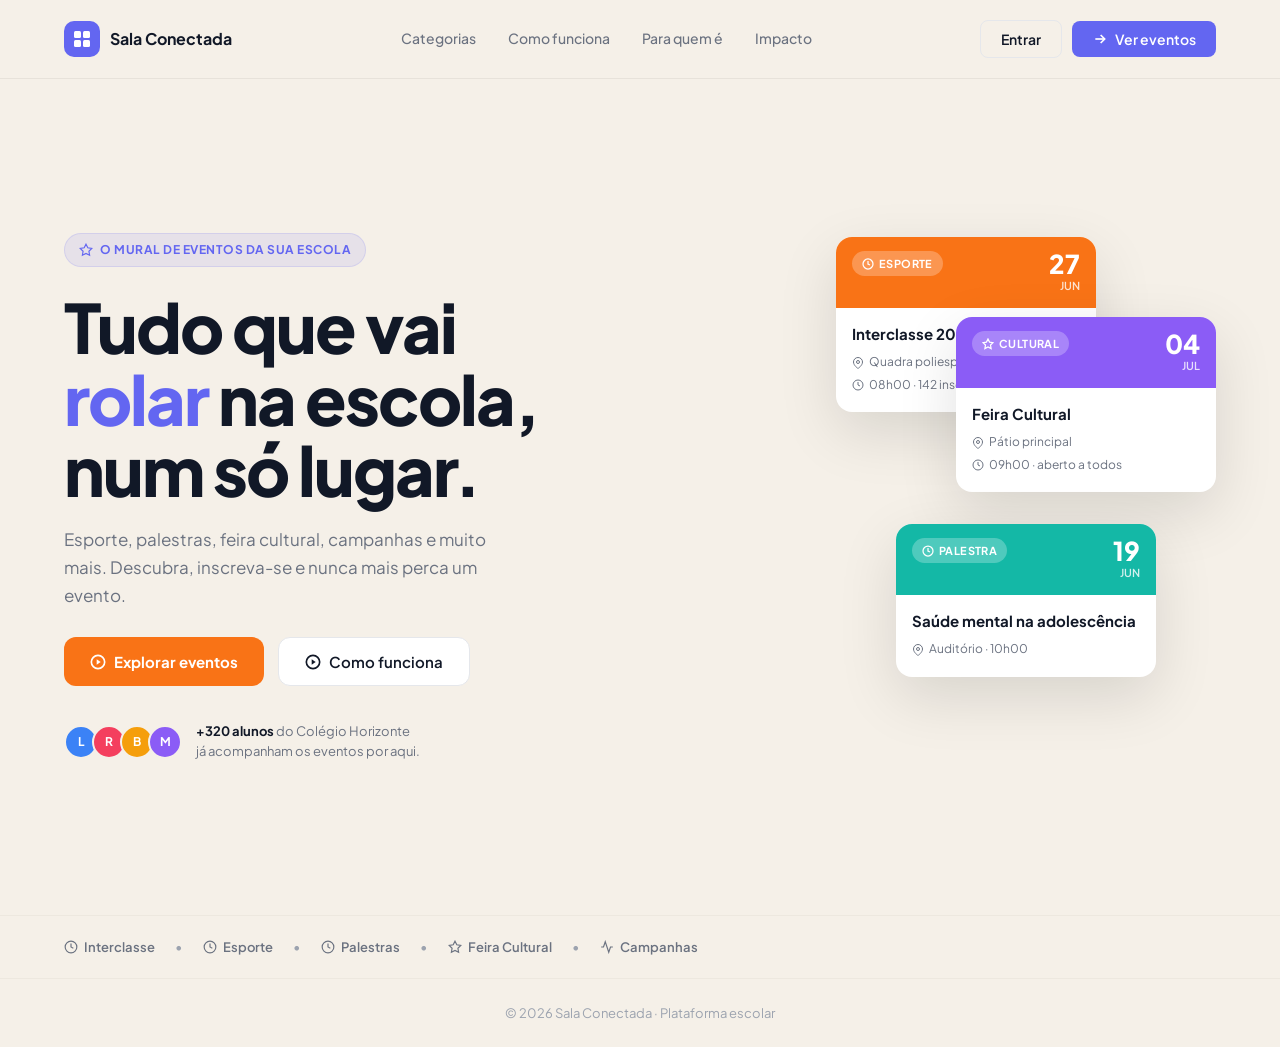
==== commit 63fb6dbe: "Implementa novo design Desktop (cream landing, sidebar violet, event cards flutuantes)" ====
--- a/index.html
+++ b/index.html
@@ -3,478 +3,381 @@
 <head>
   <meta charset="UTF-8" />
   <meta name="viewport" content="width=device-width, initial-scale=1.0" />
-  <title>Sala Conectada — A turma inteira organizada em um só lugar</title>
+  <title>Sala Conectada</title>
   <link rel="stylesheet" href="style.css" />
   <link rel="preconnect" href="https://fonts.googleapis.com" />
   <link rel="preconnect" href="https://fonts.gstatic.com" crossorigin />
-  <link href="https://fonts.googleapis.com/css2?family=Poppins:ital,wght@0,400;0,500;0,600;0,700;0,800&display=swap" rel="stylesheet" />
+  <link href="https://fonts.googleapis.com/css2?family=Plus+Jakarta+Sans:wght@400;500;600;700;800&display=swap" rel="stylesheet" />
 </head>
 <body>
 
-<!-- ═══════════════════════════════════════
+<!-- ════════════════════════════════════════
      LANDING PAGE
-═══════════════════════════════════════ -->
-<div id="landing" class="landing show">
-
+════════════════════════════════════════ -->
+<div id="landing" class="page-landing show">
+
+  <!-- NAV -->
   <nav class="ln-nav">
-    <div class="brand">
-      <div class="brand-icon">🎓</div>
-      <span class="brand-name">Sala Conectada</span>
-    </div>
+    <a class="ln-logo" href="#">
+      <div class="logo-icon">
+        <svg width="20" height="20" viewBox="0 0 20 20" fill="none">
+          <rect x="2" y="2" width="7" height="7" rx="1.5" fill="white"/>
+          <rect x="11" y="2" width="7" height="7" rx="1.5" fill="white"/>
+          <rect x="2" y="11" width="7" height="7" rx="1.5" fill="white"/>
+          <rect x="11" y="11" width="7" height="7" rx="1.5" fill="white"/>
+        </svg>
+      </div>
+      <span>Sala Conectada</span>
+    </a>
     <div class="ln-links">
-      <a href="#sobre">Sobre</a>
-      <a href="#funcionalidades">Funcionalidades</a>
-      <a href="#impacto">Impacto</a>
-    </div>
-    <button class="btn btn-primary" data-go="dashboard">Acessar plataforma →</button>
+      <a href="#">Categorias</a>
+      <a href="#">Como funciona</a>
+      <a href="#">Para quem é</a>
+      <a href="#">Impacto</a>
+    </div>
+    <div class="ln-actions">
+      <button class="btn-outline-dark" data-go="dashboard">Entrar</button>
+      <button class="btn-blue" data-go="dashboard">
+        <svg width="16" height="16" viewBox="0 0 24 24" fill="none" stroke="currentColor" stroke-width="2.5"><polyline points="5 12 19 12"/><polyline points="13 6 19 12 13 18"/></svg>
+        Ver eventos
+      </button>
+    </div>
   </nav>
 
+  <!-- HERO -->
   <section class="hero">
     <div class="hero-left">
-      <div class="hero-badge">📚 Plataforma Escolar Digital</div>
-      <h1 class="hero-title">Sala<br/>Conectada</h1>
-      <p class="hero-slogan">A turma inteira organizada em um só lugar.</p>
+      <div class="hero-tag">
+        <svg width="14" height="14" viewBox="0 0 24 24" fill="none" stroke="currentColor" stroke-width="2"><path d="M12 2l3.09 6.26L22 9.27l-5 4.87 1.18 6.88L12 17.77l-6.18 3.25L7 14.14 2 9.27l6.91-1.01L12 2z"/></svg>
+        O MURAL DE EVENTOS DA SUA ESCOLA
+      </div>
+      <h1 class="hero-title">
+        Tudo que vai<br/>
+        <span class="hero-highlight">rolar</span> na escola,<br/>
+        num só lugar.
+      </h1>
       <p class="hero-desc">
-        Uma plataforma digital criada para centralizar tarefas, provas, avisos e eventos
-        escolares — melhorando a comunicação entre alunos, professores e coordenação,
-        e eliminando esquecimentos do dia a dia.
+        Esporte, palestras, feira cultural, campanhas e muito mais.
+        Descubra, inscreva-se e nunca mais perca um evento.
       </p>
-      <div class="hero-actions">
-        <button class="btn btn-primary btn-lg" data-go="dashboard">Começar agora →</button>
-        <a class="btn btn-outline btn-lg" href="#sobre">Saiba mais</a>
-      </div>
-      <div class="hero-features">
-        <div class="hf-item"><span>📅</span> Calendário</div>
-        <div class="hf-item"><span>✅</span> Tarefas</div>
-        <div class="hf-item"><span>📣</span> Avisos</div>
-        <div class="hf-item"><span>🎉</span> Eventos</div>
-        <div class="hf-item"><span>💬</span> Sugestões</div>
+      <div class="hero-btns">
+        <button class="btn-orange" data-go="dashboard">
+          <svg width="16" height="16" viewBox="0 0 24 24" fill="none" stroke="currentColor" stroke-width="2.5"><circle cx="12" cy="12" r="10"/><polygon points="10 8 16 12 10 16 10 8" fill="currentColor" stroke="none"/></svg>
+          Explorar eventos
+        </button>
+        <button class="btn-ghost-dark">
+          <svg width="16" height="16" viewBox="0 0 24 24" fill="none" stroke="currentColor" stroke-width="2.5"><circle cx="12" cy="12" r="10"/><polygon points="10 8 16 12 10 16 10 8" fill="currentColor" stroke="none"/></svg>
+          Como funciona
+        </button>
+      </div>
+      <div class="hero-proof">
+        <div class="proof-avatars">
+          <div class="avatar-pill blue">L</div>
+          <div class="avatar-pill rose">R</div>
+          <div class="avatar-pill amber">B</div>
+          <div class="avatar-pill purple">M</div>
+        </div>
+        <p><strong>+320 alunos</strong> do Colégio Horizonte<br/>já acompanham os eventos por aqui.</p>
       </div>
     </div>
 
     <div class="hero-right">
-      <div class="app-mockup">
-        <div class="mockup-sidebar">
-          <div class="ms-brand">🎓 Sala Conectada</div>
-          <div class="ms-item active">🏠 Início</div>
-          <div class="ms-item">📅 Calendário</div>
-          <div class="ms-item">✅ Tarefas</div>
-          <div class="ms-item">📣 Avisos</div>
-          <div class="ms-item">🎉 Eventos</div>
-        </div>
-        <div class="mockup-content">
-          <div class="mc-greeting">Olá, Ana! 👋</div>
-          <div class="mc-cards">
-            <div class="mc-card blue"><span>📝</span><b>0</b><small>Provas</small></div>
-            <div class="mc-card green"><span>✅</span><b>0</b><small>Tarefas</small></div>
-          </div>
-          <div class="mc-panel">
-            <div class="mc-panel-title">Organização da turma</div>
-            <div class="mc-bar"><div class="mc-bar-fill" style="width: 0%"></div></div>
-            <div class="mc-bar-label">0% — Aguardando dados</div>
-          </div>
+      <div class="event-card-float card-orange" style="top:0;right:120px">
+        <div class="ecf-header orange-bg">
+          <span class="ecf-tag">
+            <svg width="12" height="12" viewBox="0 0 24 24" fill="none" stroke="currentColor" stroke-width="2.5"><circle cx="12" cy="12" r="10"/><polyline points="12 6 12 12 16 14"/></svg>
+            ESPORTE
+          </span>
+          <div class="ecf-date"><span class="ecf-day">27</span><span class="ecf-month">JUN</span></div>
+        </div>
+        <div class="ecf-body">
+          <h4>Interclasse 2026</h4>
+          <p><svg width="12" height="12" viewBox="0 0 24 24" fill="none" stroke="currentColor" stroke-width="2"><path d="M21 10c0 7-9 13-9 13s-9-6-9-13a9 9 0 0 1 18 0z"/><circle cx="12" cy="10" r="3"/></svg> Quadra poliesportiva</p>
+          <p><svg width="12" height="12" viewBox="0 0 24 24" fill="none" stroke="currentColor" stroke-width="2"><circle cx="12" cy="12" r="10"/><polyline points="12 6 12 12 16 14"/></svg> 08h00 · 142 inscritos</p>
+        </div>
+      </div>
+
+      <div class="event-card-float card-purple" style="top:80px;right:0">
+        <div class="ecf-header purple-bg">
+          <span class="ecf-tag">
+            <svg width="12" height="12" viewBox="0 0 24 24" fill="none" stroke="currentColor" stroke-width="2.5"><path d="M12 2l3.09 6.26L22 9.27l-5 4.87 1.18 6.88L12 17.77l-6.18 3.25L7 14.14 2 9.27l6.91-1.01L12 2z"/></svg>
+            CULTURAL
+          </span>
+          <div class="ecf-date"><span class="ecf-day">04</span><span class="ecf-month">JUL</span></div>
+        </div>
+        <div class="ecf-body">
+          <h4>Feira Cultural</h4>
+          <p><svg width="12" height="12" viewBox="0 0 24 24" fill="none" stroke="currentColor" stroke-width="2"><path d="M21 10c0 7-9 13-9 13s-9-6-9-13a9 9 0 0 1 18 0z"/><circle cx="12" cy="10" r="3"/></svg> Pátio principal</p>
+          <p><svg width="12" height="12" viewBox="0 0 24 24" fill="none" stroke="currentColor" stroke-width="2"><circle cx="12" cy="12" r="10"/><polyline points="12 6 12 12 16 14"/></svg> 09h00 · aberto a todos</p>
+        </div>
+      </div>
+
+      <div class="event-card-float card-teal" style="bottom:80px;right:60px">
+        <div class="ecf-header teal-bg">
+          <span class="ecf-tag">
+            <svg width="12" height="12" viewBox="0 0 24 24" fill="none" stroke="currentColor" stroke-width="2.5"><circle cx="12" cy="12" r="10"/><polyline points="12 6 12 12 16 14"/></svg>
+            PALESTRA
+          </span>
+          <div class="ecf-date"><span class="ecf-day">19</span><span class="ecf-month">JUN</span></div>
+        </div>
+        <div class="ecf-body">
+          <h4>Saúde mental na adolescência</h4>
+          <p><svg width="12" height="12" viewBox="0 0 24 24" fill="none" stroke="currentColor" stroke-width="2"><path d="M21 10c0 7-9 13-9 13s-9-6-9-13a9 9 0 0 1 18 0z"/><circle cx="12" cy="10" r="3"/></svg> Auditório · 10h00</p>
         </div>
       </div>
     </div>
   </section>
 
-  <section id="sobre" class="ln-section">
-    <div class="ln-section-header">
-      <h2>Conheça o projeto</h2>
-      <p>Entenda o problema que o Sala Conectada resolve.</p>
-    </div>
-    <div class="ln-cards" id="funcionalidades">
-      <article class="ln-card">
-        <div class="ln-card-emoji">❗</div>
-        <h3>Problema</h3>
-        <p>Informações importantes ficam espalhadas entre grupos de WhatsApp, murais, falas em sala e plataformas diferentes. Alunos perdem prazos e ficam desorganizados.</p>
-      </article>
-      <article class="ln-card">
-        <div class="ln-card-emoji">💡</div>
-        <h3>Solução</h3>
-        <p>Um site/app simples e acessível onde estudantes acompanham tudo em um só lugar: provas, trabalhos, tarefas, avisos, eventos e sugestões.</p>
-      </article>
-      <article class="ln-card">
-        <div class="ln-card-emoji">⚙️</div>
-        <h3>Funcionalidades</h3>
-        <ul class="ln-feature-list">
-          <li>📅 Calendário escolar</li>
-          <li>✅ Gestão de tarefas</li>
-          <li>📣 Mural de avisos</li>
-          <li>🎉 Agenda de eventos</li>
-          <li>💬 Caixa de sugestões</li>
-          <li>👤 Perfil do aluno</li>
-        </ul>
-      </article>
-      <article class="ln-card" id="impacto">
-        <div class="ln-card-emoji">🌟</div>
-        <h3>Impacto</h3>
-        <p>Melhora a organização dos alunos, reduz dúvidas repetidas para professores e fortalece a comunicação dentro da comunidade escolar.</p>
-      </article>
-    </div>
-  </section>
+  <!-- CATEGORIES SCROLL -->
+  <div class="cat-strip">
+    <div class="cat-item"><svg width="14" height="14" viewBox="0 0 24 24" fill="none" stroke="currentColor" stroke-width="2"><circle cx="12" cy="12" r="10"/><polyline points="12 6 12 12 16 14"/></svg> Interclasse</div>
+    <div class="cat-sep">•</div>
+    <div class="cat-item"><svg width="14" height="14" viewBox="0 0 24 24" fill="none" stroke="currentColor" stroke-width="2"><circle cx="12" cy="12" r="10"/><polyline points="12 6 12 12 16 14"/></svg> Esporte</div>
+    <div class="cat-sep">•</div>
+    <div class="cat-item"><svg width="14" height="14" viewBox="0 0 24 24" fill="none" stroke="currentColor" stroke-width="2"><circle cx="12" cy="12" r="10"/><polyline points="12 6 12 12 16 14"/></svg> Palestras</div>
+    <div class="cat-sep">•</div>
+    <div class="cat-item"><svg width="14" height="14" viewBox="0 0 24 24" fill="none" stroke="currentColor" stroke-width="2"><path d="M12 2l3.09 6.26L22 9.27l-5 4.87 1.18 6.88L12 17.77l-6.18 3.25L7 14.14 2 9.27l6.91-1.01L12 2z"/></svg> Feira Cultural</div>
+    <div class="cat-sep">•</div>
+    <div class="cat-item"><svg width="14" height="14" viewBox="0 0 24 24" fill="none" stroke="currentColor" stroke-width="2"><path d="M22 12h-4l-3 9L9 3l-3 9H2"/></svg> Campanhas</div>
+  </div>
 
   <footer class="ln-footer">
-    <div class="ln-footer-brand">
-      <div class="brand-icon">🎓</div>
-      <span class="brand-name">Sala Conectada</span>
-    </div>
-    <p>Plataforma escolar digital • Feito com HTML, CSS e JavaScript puro</p>
+    <p>© 2026 Sala Conectada · Plataforma escolar</p>
   </footer>
 </div>
 
 
-<!-- ═══════════════════════════════════════
-     APLICATIVO
-═══════════════════════════════════════ -->
-<div id="app" class="app-shell">
+<!-- ════════════════════════════════════════
+     APP
+════════════════════════════════════════ -->
+<div id="app" class="page-app">
 
   <!-- SIDEBAR -->
-  <aside class="sidebar" id="sidebar">
-    <div class="sb-top">
-      <div class="sb-brand" data-go="landing" title="Voltar ao site">
-        <div class="sb-logo">🎓</div>
-        <span class="sb-name">Sala Conectada</span>
-      </div>
-
-      <nav class="sb-nav">
-        <p class="sb-nav-label">Navegação</p>
-        <button class="sb-item active" data-nav="dashboard">
-          <span class="sb-icon">🏠</span>
-          <span class="sb-label">Início</span>
-        </button>
-        <button class="sb-item" data-nav="calendario">
-          <span class="sb-icon">📅</span>
-          <span class="sb-label">Calendário</span>
-        </button>
-        <button class="sb-item" data-nav="tarefas">
-          <span class="sb-icon">✅</span>
-          <span class="sb-label">Tarefas</span>
-        </button>
-        <button class="sb-item" data-nav="avisos">
-          <span class="sb-icon">📣</span>
-          <span class="sb-label">Avisos</span>
-          <span class="sb-badge" id="badge-avisos" style="display:none">0</span>
-        </button>
-        <button class="sb-item" data-nav="eventos">
-          <span class="sb-icon">🎉</span>
-          <span class="sb-label">Eventos</span>
-        </button>
-        <button class="sb-item" data-nav="sugestoes">
-          <span class="sb-icon">💬</span>
-          <span class="sb-label">Sugestões</span>
-        </button>
-        <button class="sb-item" data-nav="perfil">
-          <span class="sb-icon">👤</span>
-          <span class="sb-label">Perfil</span>
-        </button>
-      </nav>
-    </div>
-
-    <div class="sb-bottom">
-      <div class="sb-user">
-        <div class="sb-user-avatar">🧑‍🎓</div>
-        <div class="sb-user-info">
-          <strong>Ana Beatriz</strong>
-          <small>9º Ano B</small>
-        </div>
-      </div>
-      <button class="sb-exit" data-go="landing">← Sair</button>
+  <aside class="sidebar">
+    <div class="sb-brand">
+      <div class="logo-icon">
+        <svg width="20" height="20" viewBox="0 0 20 20" fill="none">
+          <rect x="2" y="2" width="7" height="7" rx="1.5" fill="white"/>
+          <rect x="11" y="2" width="7" height="7" rx="1.5" fill="white"/>
+          <rect x="2" y="11" width="7" height="7" rx="1.5" fill="white"/>
+          <rect x="11" y="11" width="7" height="7" rx="1.5" fill="white"/>
+        </svg>
+      </div>
+      <div class="sb-brand-text">
+        <span class="sb-brand-name">Sala Conectada</span>
+        <span class="sb-brand-sub">A turma toda em um só lugar</span>
+      </div>
+    </div>
+
+    <div class="sb-section-label">MENU</div>
+    <nav class="sb-nav">
+      <button class="sb-item active" data-nav="dashboard">
+        <svg class="sb-icon" viewBox="0 0 24 24" fill="none" stroke="currentColor" stroke-width="2" stroke-linecap="round" stroke-linejoin="round"><rect x="3" y="3" width="7" height="7" rx="1"/><rect x="14" y="3" width="7" height="7" rx="1"/><rect x="3" y="14" width="7" height="7" rx="1"/><rect x="14" y="14" width="7" height="7" rx="1"/></svg>
+        Dashboard
+      </button>
+      <button class="sb-item" data-nav="calendario">
+        <svg class="sb-icon" viewBox="0 0 24 24" fill="none" stroke="currentColor" stroke-width="2" stroke-linecap="round" stroke-linejoin="round"><rect x="3" y="4" width="18" height="18" rx="2"/><line x1="16" y1="2" x2="16" y2="6"/><line x1="8" y1="2" x2="8" y2="6"/><line x1="3" y1="10" x2="21" y2="10"/></svg>
+        Calendário
+      </button>
+      <button class="sb-item" data-nav="tarefas">
+        <svg class="sb-icon" viewBox="0 0 24 24" fill="none" stroke="currentColor" stroke-width="2" stroke-linecap="round" stroke-linejoin="round"><polyline points="9 11 12 14 22 4"/><path d="M21 12v7a2 2 0 0 1-2 2H5a2 2 0 0 1-2-2V5a2 2 0 0 1 2-2h11"/></svg>
+        Tarefas
+        <span class="sb-badge" id="badge-tarefas" style="display:none">0</span>
+      </button>
+      <button class="sb-item" data-nav="avisos">
+        <svg class="sb-icon" viewBox="0 0 24 24" fill="none" stroke="currentColor" stroke-width="2" stroke-linecap="round" stroke-linejoin="round"><path d="M22 17H2a3 3 0 0 0 3-3V9a7 7 0 0 1 14 0v5a3 3 0 0 0 3 3z"/><path d="M13.73 21a2 2 0 0 1-3.46 0"/></svg>
+        Avisos
+      </button>
+      <button class="sb-item" data-nav="eventos">
+        <svg class="sb-icon" viewBox="0 0 24 24" fill="none" stroke="currentColor" stroke-width="2" stroke-linecap="round" stroke-linejoin="round"><polygon points="12 2 15.09 8.26 22 9.27 17 14.14 18.18 21.02 12 17.77 5.82 21.02 7 14.14 2 9.27 8.91 8.26 12 2"/></svg>
+        Eventos
+      </button>
+      <button class="sb-item" data-nav="sugestoes">
+        <svg class="sb-icon" viewBox="0 0 24 24" fill="none" stroke="currentColor" stroke-width="2" stroke-linecap="round" stroke-linejoin="round"><line x1="12" y1="2" x2="12" y2="6"/><path d="M12 18a6 6 0 1 0 0-12 6 6 0 0 0 0 12z"/><line x1="12" y1="22" x2="12" y2="18"/><line x1="4.93" y1="4.93" x2="7.76" y2="7.76"/><line x1="16.24" y1="16.24" x2="19.07" y2="19.07"/></svg>
+        Sugestões
+      </button>
+    </nav>
+
+    <div class="sb-section-label" style="margin-top:24px">VOCÊ</div>
+    <nav class="sb-nav">
+      <button class="sb-item" data-nav="perfil">
+        <svg class="sb-icon" viewBox="0 0 24 24" fill="none" stroke="currentColor" stroke-width="2" stroke-linecap="round" stroke-linejoin="round"><path d="M20 21v-2a4 4 0 0 0-4-4H8a4 4 0 0 0-4 4v2"/><circle cx="12" cy="7" r="4"/></svg>
+        Meu Perfil
+      </button>
+    </nav>
+
+    <div class="sb-user-card">
+      <div class="sb-user-avatar">HM</div>
+      <div class="sb-user-info">
+        <span class="sb-user-name">Helena Martins</span>
+        <span class="sb-user-role">Aluna · 9º Ano B</span>
+      </div>
     </div>
   </aside>
 
-  <!-- ÁREA PRINCIPAL -->
+  <!-- MAIN -->
   <div class="app-main">
-
-    <!-- TOPBAR -->
     <header class="topbar">
       <div class="topbar-left">
-        <button class="topbar-toggle" id="sb-toggle" title="Expandir/colapsar menu">
-          ☰
+        <h1 class="topbar-title" id="topbar-title">Dashboard</h1>
+        <p class="topbar-sub" id="topbar-sub">Resumo da sua semana escolar</p>
+      </div>
+      <div class="topbar-right">
+        <div class="topbar-date">
+          <svg width="16" height="16" viewBox="0 0 24 24" fill="none" stroke="currentColor" stroke-width="2"><rect x="3" y="4" width="18" height="18" rx="2"/><line x1="16" y1="2" x2="16" y2="6"/><line x1="8" y1="2" x2="8" y2="6"/><line x1="3" y1="10" x2="21" y2="10"/></svg>
+          <span id="topbar-date-text"></span>
+        </div>
+        <button class="topbar-icon-btn">
+          <svg width="20" height="20" viewBox="0 0 24 24" fill="none" stroke="currentColor" stroke-width="2"><path d="M22 17H2a3 3 0 0 0 3-3V9a7 7 0 0 1 14 0v5a3 3 0 0 0 3 3z"/><path d="M13.73 21a2 2 0 0 1-3.46 0"/></svg>
         </button>
-        <span class="topbar-title" id="topbar-title">Início</span>
-      </div>
-      <div class="topbar-right">
-        <div class="topbar-search">
-          <span class="search-icon">🔍</span>
-          <input type="text" class="search-input" placeholder="Buscar na plataforma..." />
-        </div>
-        <button class="topbar-btn" title="Notificações">🔔</button>
-        <div class="topbar-avatar" data-nav="perfil" title="Meu perfil">🧑‍🎓</div>
+        <button class="topbar-icon-btn">
+          <svg width="20" height="20" viewBox="0 0 24 24" fill="none" stroke="currentColor" stroke-width="2"><path d="M20 21v-2a4 4 0 0 0-4-4H8a4 4 0 0 0-4 4v2"/><circle cx="12" cy="7" r="4"/></svg>
+        </button>
       </div>
     </header>
 
-    <!-- VIEWS -->
-    <main class="views-container">
-
-      <!-- ── DASHBOARD ── -->
+    <main class="view-container">
+
+      <!-- DASHBOARD -->
       <section class="view show" data-view="dashboard">
-        <div class="view-header">
-          <div>
-            <h2>Olá, Ana! 👋</h2>
-            <p class="text-muted" id="dash-date">Bem-vinda de volta. Aqui está o resumo da sua turma.</p>
-          </div>
-        </div>
-
         <div class="stat-grid">
-          <div class="stat-card accent-blue">
-            <div class="stat-icon-bg icon-blue">📝</div>
-            <div class="stat-text">
-              <span class="stat-label">Próximas provas</span>
-              <strong class="stat-value" id="stat-provas">0</strong>
+          <div class="stat-card">
+            <div class="stat-icon-wrap violet"><svg width="20" height="20" viewBox="0 0 24 24" fill="none" stroke="currentColor" stroke-width="2"><rect x="3" y="4" width="18" height="18" rx="2"/><line x1="16" y1="2" x2="16" y2="6"/><line x1="8" y1="2" x2="8" y2="6"/><line x1="3" y1="10" x2="21" y2="10"/></svg></div>
+            <div><span class="stat-label">Próximas provas</span><strong class="stat-val" id="stat-provas">0</strong></div>
+          </div>
+          <div class="stat-card">
+            <div class="stat-icon-wrap orange"><svg width="20" height="20" viewBox="0 0 24 24" fill="none" stroke="currentColor" stroke-width="2"><polyline points="9 11 12 14 22 4"/><path d="M21 12v7a2 2 0 0 1-2 2H5a2 2 0 0 1-2-2V5a2 2 0 0 1 2-2h11"/></svg></div>
+            <div><span class="stat-label">Tarefas pendentes</span><strong class="stat-val" id="stat-tarefas">0</strong></div>
+          </div>
+          <div class="stat-card">
+            <div class="stat-icon-wrap rose"><svg width="20" height="20" viewBox="0 0 24 24" fill="none" stroke="currentColor" stroke-width="2"><path d="M22 17H2a3 3 0 0 0 3-3V9a7 7 0 0 1 14 0v5a3 3 0 0 0 3 3z"/><path d="M13.73 21a2 2 0 0 1-3.46 0"/></svg></div>
+            <div><span class="stat-label">Avisos importantes</span><strong class="stat-val" id="stat-avisos">0</strong></div>
+          </div>
+          <div class="stat-card">
+            <div class="stat-icon-wrap teal"><svg width="20" height="20" viewBox="0 0 24 24" fill="none" stroke="currentColor" stroke-width="2"><polygon points="12 2 15.09 8.26 22 9.27 17 14.14 18.18 21.02 12 17.77 5.82 21.02 7 14.14 2 9.27 8.91 8.26 12 2"/></svg></div>
+            <div><span class="stat-label">Eventos da semana</span><strong class="stat-val" id="stat-eventos">0</strong></div>
+          </div>
+        </div>
+
+        <div class="dash-row">
+          <div class="panel">
+            <div class="panel-header"><h3>Resumo da semana</h3></div>
+            <div id="activity-feed">
+              <div class="empty-state"><div class="es-icon">📋</div><h4>Nenhuma atividade ainda</h4><p>Os dados vão aparecer aqui quando forem cadastrados.</p></div>
             </div>
           </div>
-          <div class="stat-card accent-amber">
-            <div class="stat-icon-bg icon-amber">⏳</div>
-            <div class="stat-text">
-              <span class="stat-label">Tarefas pendentes</span>
-              <strong class="stat-value" id="stat-tarefas">0</strong>
+          <div class="panel">
+            <div class="panel-header"><h3>Organização da turma</h3></div>
+            <div class="org-wrap">
+              <div class="org-ring-wrap">
+                <svg class="org-ring" viewBox="0 0 120 120">
+                  <circle cx="60" cy="60" r="50" fill="none" stroke="#E5E7EB" stroke-width="10"/>
+                  <circle cx="60" cy="60" r="50" fill="none" stroke="url(#rg)" stroke-width="10"
+                    stroke-dasharray="314.16" stroke-dashoffset="314.16" stroke-linecap="round"
+                    transform="rotate(-90 60 60)" id="org-arc"/>
+                  <defs><linearGradient id="rg" x1="0%" y1="0%" x2="100%" y2="0%">
+                    <stop offset="0%" stop-color="#6366F1"/>
+                    <stop offset="100%" stop-color="#8B5CF6"/>
+                  </linearGradient></defs>
+                </svg>
+                <div class="org-ring-label"><strong id="org-pct">0%</strong><small>organizado</small></div>
+              </div>
+              <div class="org-stats">
+                <div class="org-stat"><strong id="mini-conc">0</strong><span>Concluídas</span></div>
+                <div class="org-stat"><strong id="mini-pend">0</strong><span>Pendentes</span></div>
+                <div class="org-stat"><strong id="mini-sug">0</strong><span>Sugestões</span></div>
+              </div>
             </div>
           </div>
-          <div class="stat-card accent-red">
-            <div class="stat-icon-bg icon-red">📣</div>
-            <div class="stat-text">
-              <span class="stat-label">Avisos importantes</span>
-              <strong class="stat-value" id="stat-avisos">0</strong>
-            </div>
-          </div>
-          <div class="stat-card accent-purple">
-            <div class="stat-icon-bg icon-purple">🎉</div>
-            <div class="stat-text">
-              <span class="stat-label">Eventos da semana</span>
-              <strong class="stat-value" id="stat-eventos">0</strong>
-            </div>
-          </div>
-        </div>
-
-        <div class="dash-grid">
+        </div>
+      </section>
+
+      <!-- CALENDÁRIO -->
+      <section class="view" data-view="calendario">
+        <div class="view-head"><h2>Calendário</h2><p>Datas importantes do bimestre</p></div>
+        <div id="calendar-list" class="list-stack"></div>
+      </section>
+
+      <!-- TAREFAS -->
+      <section class="view" data-view="tarefas">
+        <div class="view-head"><h2>Tarefas</h2><p>Acompanhe seus trabalhos e prazos</p></div>
+        <div class="filter-bar" id="task-filters">
+          <button class="filter-chip active" data-filter="todas">Todas</button>
+          <button class="filter-chip" data-filter="Pendente">Pendentes</button>
+          <button class="filter-chip" data-filter="Em andamento">Em andamento</button>
+          <button class="filter-chip" data-filter="Concluída">Concluídas</button>
+        </div>
+        <div id="task-list" class="list-stack"></div>
+      </section>
+
+      <!-- AVISOS -->
+      <section class="view" data-view="avisos">
+        <div class="view-head"><h2>Avisos</h2><p>Comunicados da escola e da coordenação</p></div>
+        <div id="notice-list" class="list-stack"></div>
+      </section>
+
+      <!-- EVENTOS -->
+      <section class="view" data-view="eventos">
+        <div class="view-head"><h2>Eventos</h2><p>Tudo que vai acontecer na escola</p></div>
+        <div id="event-list" class="list-stack"></div>
+      </section>
+
+      <!-- SUGESTÕES -->
+      <section class="view" data-view="sugestoes">
+        <div class="view-head"><h2>Sugestões</h2><p>Envie ideias para melhorar a escola</p></div>
+        <div class="suggest-grid">
           <div class="panel">
-            <div class="panel-header">
-              <h3>Resumo da Semana</h3>
-            </div>
-            <div id="activity-feed">
-              <div class="empty-state">
-                <div class="es-icon">📋</div>
-                <h4>Nenhuma atividade ainda</h4>
-                <p>O resumo da semana aparecerá aqui quando houver dados cadastrados.</p>
-              </div>
-            </div>
-          </div>
-
-          <div class="panel">
-            <div class="panel-header">
-              <h3>Organização da Turma</h3>
-            </div>
-            <div class="org-widget">
-              <div class="org-donut-wrap">
-                <svg class="org-donut" viewBox="0 0 120 120">
-                  <circle cx="60" cy="60" r="50" fill="none" stroke="#e2e8f0" stroke-width="12"/>
-                  <circle cx="60" cy="60" r="50" fill="none"
-                    stroke="url(#org-grad)" stroke-width="12"
-                    stroke-dasharray="314.16" stroke-dashoffset="314.16"
-                    stroke-linecap="round"
-                    transform="rotate(-90 60 60)"
-                    id="org-arc"/>
-                  <defs>
-                    <linearGradient id="org-grad" x1="0%" y1="0%" x2="100%" y2="0%">
-                      <stop offset="0%" stop-color="#2563eb"/>
-                      <stop offset="100%" stop-color="#16a34a"/>
-                    </linearGradient>
-                  </defs>
-                </svg>
-                <div class="org-center-label">
-                  <strong id="org-pct">0%</strong>
-                  <small>organizado</small>
-                </div>
-              </div>
-              <div class="org-stats">
-                <div class="org-stat">
-                  <strong id="mini-conc">0</strong>
-                  <span>Concluídas</span>
-                </div>
-                <div class="org-stat">
-                  <strong id="mini-pend">0</strong>
-                  <span>Pendentes</span>
-                </div>
-                <div class="org-stat">
-                  <strong id="mini-sug">0</strong>
-                  <span>Sugestões</span>
-                </div>
-              </div>
-            </div>
-          </div>
-        </div>
-      </section>
-
-      <!-- ── CALENDÁRIO ── -->
-      <section class="view" data-view="calendario">
-        <div class="view-header">
-          <div>
-            <h2>Calendário Escolar 📅</h2>
-            <p class="text-muted">Datas importantes do bimestre.</p>
-          </div>
-        </div>
-        <div id="calendar-list" class="list-container"></div>
-      </section>
-
-      <!-- ── TAREFAS ── -->
-      <section class="view" data-view="tarefas">
-        <div class="view-header">
-          <div>
-            <h2>Tarefas ✅</h2>
-            <p class="text-muted">Acompanhe seus trabalhos e prazos.</p>
-          </div>
-        </div>
-        <div class="filters-row" id="task-filters">
-          <button class="chip active" data-filter="todas">Todas</button>
-          <button class="chip" data-filter="Pendente">Pendentes</button>
-          <button class="chip" data-filter="Em andamento">Em andamento</button>
-          <button class="chip" data-filter="Concluída">Concluídas</button>
-        </div>
-        <div id="task-list" class="list-container"></div>
-      </section>
-
-      <!-- ── AVISOS ── -->
-      <section class="view" data-view="avisos">
-        <div class="view-header">
-          <div>
-            <h2>Avisos 📣</h2>
-            <p class="text-muted">Comunicados da escola e da coordenação.</p>
-          </div>
-        </div>
-        <div id="notice-list" class="list-container"></div>
-      </section>
-
-      <!-- ── EVENTOS ── -->
-      <section class="view" data-view="eventos">
-        <div class="view-header">
-          <div>
-            <h2>Eventos 🎉</h2>
-            <p class="text-muted">Tudo que vai acontecer na escola.</p>
-          </div>
-        </div>
-        <div id="event-list" class="list-container"></div>
-      </section>
-
-      <!-- ── SUGESTÕES ── -->
-      <section class="view" data-view="sugestoes">
-        <div class="view-header">
-          <div>
-            <h2>Sugestões 💬</h2>
-            <p class="text-muted">Tem uma ideia para melhorar a escola? Conte para a gente!</p>
-          </div>
-        </div>
-        <div class="suggest-layout">
-          <div class="panel suggest-form-panel">
-            <div class="panel-header">
-              <h3>Enviar nova sugestão</h3>
-            </div>
+            <div class="panel-header"><h3>Nova sugestão</h3></div>
             <form id="suggest-form" class="form-stack" novalidate>
               <div class="form-group">
-                <label for="sug-title">Título da sugestão</label>
+                <label>Título</label>
                 <input type="text" id="sug-title" placeholder="Ex: Mais opções na cantina" required />
               </div>
               <div class="form-group">
-                <label for="sug-cat">Categoria</label>
+                <label>Categoria</label>
                 <select id="sug-cat">
-                  <option value="Convivência">Convivência</option>
-                  <option value="Infraestrutura">Infraestrutura</option>
-                  <option value="Eventos">Eventos</option>
-                  <option value="Estudos">Estudos</option>
-                  <option value="Outros">Outros</option>
+                  <option>Convivência</option>
+                  <option>Infraestrutura</option>
+                  <option>Eventos</option>
+                  <option>Estudos</option>
+                  <option>Outros</option>
                 </select>
               </div>
               <div class="form-group">
-                <label for="sug-desc">Descrição</label>
-                <textarea id="sug-desc" rows="5" placeholder="Descreva sua ideia com detalhes..." required></textarea>
-              </div>
-              <button type="submit" class="btn btn-primary btn-block">💬 Enviar sugestão</button>
+                <label>Descrição</label>
+                <textarea id="sug-desc" rows="4" placeholder="Descreva sua ideia..." required></textarea>
+              </div>
+              <button type="submit" class="btn-violet-full">Enviar sugestão</button>
             </form>
           </div>
-
-          <div class="suggest-list-col">
-            <div class="suggest-list-header">
-              <h3>Sugestões da turma</h3>
-              <span class="count-chip" id="sug-count">0</span>
+          <div>
+            <div class="suggest-list-head">
+              <h3>Enviadas</h3>
+              <span class="count-badge" id="sug-count">0</span>
             </div>
-            <div id="suggest-list" class="list-container"></div>
-          </div>
-        </div>
-      </section>
-
-      <!-- ── PERFIL ── -->
+            <div id="suggest-list" class="list-stack"></div>
+          </div>
+        </div>
+      </section>
+
+      <!-- PERFIL -->
       <section class="view" data-view="perfil">
-        <div class="view-header">
-          <div>
-            <h2>Perfil 👤</h2>
-            <p class="text-muted">Seu desempenho e conquistas.</p>
-          </div>
-        </div>
-        <div class="profile-layout">
-          <div class="panel profile-card">
-            <div class="profile-avatar-wrap">
-              <div class="profile-avatar">🧑‍🎓</div>
-              <div class="profile-status">● Online</div>
-            </div>
-            <h3 class="profile-name">Ana Beatriz Souza</h3>
-            <p class="text-muted">9º Ano B · Turma 2026</p>
+        <div class="view-head"><h2>Meu Perfil</h2><p>Seu desempenho e conquistas</p></div>
+        <div class="profile-grid">
+          <div class="panel profile-panel">
+            <div class="profile-avatar-big">HM</div>
+            <h3>Helena Martins</h3>
+            <p class="text-muted">9º Ano B · 2026</p>
             <div class="profile-divider"></div>
             <div class="profile-stats">
-              <div class="profile-stat">
-                <strong id="prof-conc">0</strong>
-                <span>Concluídas</span>
-              </div>
-              <div class="profile-stat">
-                <strong id="prof-sug">0</strong>
-                <span>Sugestões</span>
-              </div>
-              <div class="profile-stat">
-                <strong id="prof-org">0%</strong>
-                <span>Organização</span>
-              </div>
+              <div><strong id="prof-conc">0</strong><span>Concluídas</span></div>
+              <div><strong id="prof-sug">0</strong><span>Sugestões</span></div>
+              <div><strong id="prof-org">0%</strong><span>Organização</span></div>
             </div>
           </div>
-
-          <div class="profile-right">
-            <div class="panel">
-              <div class="panel-header">
-                <h3>🏆 Conquistas</h3>
-              </div>
-              <div class="achievements-grid" id="achievements-list">
-                <div class="achievement locked">
-                  <div class="ach-icon">🔥</div>
-                  <div class="ach-info">
-                    <strong>Sequência de 7 dias</strong>
-                    <small>Organize tarefas por 7 dias seguidos</small>
-                  </div>
-                  <div class="ach-lock">🔒</div>
-                </div>
-                <div class="achievement locked">
-                  <div class="ach-icon">⭐</div>
-                  <div class="ach-info">
-                    <strong>5 no prazo</strong>
-                    <small>Entregue 5 trabalhos antes do prazo</small>
-                  </div>
-                  <div class="ach-lock">🔒</div>
-                </div>
-                <div class="achievement locked">
-                  <div class="ach-icon">💬</div>
-                  <div class="ach-info">
-                    <strong>Primeira sugestão</strong>
-                    <small>Envie sua primeira sugestão para a escola</small>
-                  </div>
-                  <div class="ach-lock">🔒</div>
-                </div>
-                <div class="achievement locked">
-                  <div class="ach-icon">📅</div>
-                  <div class="ach-info">
-                    <strong>Nunca perdeu uma prova</strong>
-                    <small>Consulte o calendário regularmente</small>
-                  </div>
-                  <div class="ach-lock">🔒</div>
-                </div>
-              </div>
-            </div>
+          <div class="panel">
+            <div class="panel-header"><h3>🏆 Conquistas</h3></div>
+            <div id="achievements-list" class="achievements"></div>
           </div>
         </div>
       </section>
@@ -483,9 +386,7 @@
   </div>
 </div>
 
-<!-- TOAST -->
 <div id="toast" class="toast"></div>
-
 <script src="script.js"></script>
 </body>
 </html>
--- a/style.css
+++ b/style.css
@@ -1,698 +1,568 @@
-/* ═══════════════════════════════════════════════
+/* ════════════════════════════════════════
    Sala Conectada — Desktop
-   style.css
-═══════════════════════════════════════════════ */
-
-/* ── Tokens ── */
+   Fiel ao design: sidebar limpa, landing creme, cards coloridos
+════════════════════════════════════════ */
+
 :root {
-  --blue:        #2563eb;
-  --blue-dark:   #1d4ed8;
-  --blue-light:  #dbeafe;
-  --green:       #16a34a;
-  --green-light: #dcfce7;
-  --amber:       #f59e0b;
-  --amber-light: #fef3c7;
-  --red:         #dc2626;
-  --red-light:   #fee2e2;
-  --purple:      #7c3aed;
-  --purple-light:#ede9fe;
-
-  --bg:          #f1f5f9;
-  --bg-subtle:   #f8fafc;
-  --card:        #ffffff;
-  --border:      #e2e8f0;
-  --border-hover:#cbd5e1;
-  --text:        #0f172a;
-  --text-mid:    #334155;
-  --muted:       #64748b;
-  --muted-light: #94a3b8;
-
-  --shadow-xs:   0 1px 3px rgba(0,0,0,.06);
-  --shadow-sm:   0 2px 8px rgba(0,0,0,.07);
-  --shadow-md:   0 6px 20px rgba(0,0,0,.08);
-  --shadow-blue: 0 6px 20px rgba(37,99,235,.25);
-
-  --radius-sm:   8px;
-  --radius:      14px;
-  --radius-lg:   20px;
-  --radius-xl:   28px;
-
-  --sb-width:    260px;
-  --topbar-h:    64px;
-  --transition:  all .18s ease;
-}
-
-/* ── Reset ── */
+  --violet:        #6366F1;
+  --violet-dark:   #4F46E5;
+  --violet-bg:     #EEF2FF;
+  --violet-light:  #E0E7FF;
+  --orange:        #F97316;
+  --orange-dark:   #EA580C;
+  --teal:          #14B8A6;
+  --teal-dark:     #0D9488;
+  --purple:        #8B5CF6;
+  --purple-dark:   #7C3AED;
+  --rose:          #F43F5E;
+
+  --cream:         #F5F0E8;
+  --cream-dark:    #EDE8DF;
+  --bg:            #F3F4F8;
+  --card:          #FFFFFF;
+  --sidebar-bg:    #FFFFFF;
+  --border:        #E5E7EB;
+  --border-hover:  #D1D5DB;
+
+  --text:          #111827;
+  --text-mid:      #374151;
+  --muted:         #6B7280;
+  --muted-light:   #9CA3AF;
+
+  --radius-sm:     8px;
+  --radius:        12px;
+  --radius-lg:     16px;
+  --radius-xl:     24px;
+
+  --shadow-xs:     0 1px 2px rgba(0,0,0,.05);
+  --shadow-sm:     0 2px 8px rgba(0,0,0,.06);
+  --shadow-md:     0 8px 24px rgba(0,0,0,.08);
+  --shadow-card:   0 20px 60px rgba(0,0,0,.12);
+
+  --sb-w:          260px;
+  --topbar-h:      68px;
+}
+
 *, *::before, *::after { box-sizing: border-box; margin: 0; padding: 0; }
 html { scroll-behavior: smooth; }
+
 body {
-  font-family: "Poppins", system-ui, sans-serif;
+  font-family: "Plus Jakarta Sans", system-ui, sans-serif;
   background: var(--bg);
   color: var(--text);
-  line-height: 1.6;
-  font-size: 15px;
+  line-height: 1.55;
+  font-size: 14px;
   -webkit-font-smoothing: antialiased;
 }
 button { font-family: inherit; cursor: pointer; }
-a     { text-decoration: none; color: inherit; }
-ul    { list-style: none; }
+a { text-decoration: none; color: inherit; }
+ul { list-style: none; }
 input, select, textarea { font-family: inherit; }
 
-/* ── Utilities ── */
-.text-muted  { color: var(--muted); font-size: 14px; }
-.show        { display: block !important; }
-
-
-/* ═══════════════════════════════════════════════
-   BUTTONS
-═══════════════════════════════════════════════ */
-.btn {
-  display: inline-flex; align-items: center; gap: 6px;
-  border: none; border-radius: var(--radius-sm);
-  padding: 10px 20px; font-weight: 600; font-size: 14px;
-  cursor: pointer; transition: var(--transition);
-  white-space: nowrap;
-}
-.btn:active { transform: scale(.97); }
-
-.btn-primary {
-  background: var(--blue); color: #fff;
-  box-shadow: var(--shadow-blue);
-}
-.btn-primary:hover { background: var(--blue-dark); }
-
-.btn-outline {
-  background: transparent; color: var(--blue);
-  border: 2px solid var(--blue);
-}
-.btn-outline:hover { background: var(--blue-light); }
-
-.btn-ghost {
-  background: transparent; color: var(--muted);
-  border: 1.5px solid var(--border);
-}
-.btn-ghost:hover { background: var(--bg); color: var(--text); border-color: var(--border-hover); }
-
-.btn-lg  { padding: 13px 28px; font-size: 15px; border-radius: 10px; }
-.btn-block { width: 100%; justify-content: center; }
-
-.btn-done {
-  padding: 7px 14px; border-radius: var(--radius-sm);
-  font-size: 13px; font-weight: 600; border: none;
-  background: var(--green); color: #fff; transition: var(--transition);
-}
-.btn-done:hover  { background: #15803d; }
-.btn-done.done   { background: var(--bg); color: var(--muted); cursor: default; }
-
-
-/* ═══════════════════════════════════════════════
-   CHIPS / FILTERS
-═══════════════════════════════════════════════ */
-.chip {
-  padding: 7px 16px; border-radius: 30px; border: 1.5px solid var(--border);
-  background: var(--card); color: var(--muted);
-  font-size: 13px; font-weight: 600; transition: var(--transition);
-}
-.chip:hover  { border-color: var(--blue); color: var(--blue); }
-.chip.active { background: var(--blue); color: #fff; border-color: var(--blue); }
-
-
-/* ═══════════════════════════════════════════════
-   TAGS
-═══════════════════════════════════════════════ */
-.tag {
-  display: inline-block; padding: 3px 10px;
-  border-radius: 20px; font-size: 12px; font-weight: 600;
-}
-.tag-prova    { background: var(--red-light);    color: var(--red); }
-.tag-trabalho { background: var(--blue-light);   color: var(--blue); }
-.tag-evento   { background: var(--purple-light); color: var(--purple); }
-.tag-reuniao  { background: var(--amber-light);  color: #92400e; }
-.tag-pendente { background: var(--amber-light);  color: #92400e; }
-.tag-andamento{ background: var(--blue-light);   color: var(--blue); }
-.tag-concluida{ background: var(--green-light);  color: var(--green); }
-.tag-analise  { background: #f1f5f9;             color: var(--muted); }
-.tag-cat      { background: #e0f2fe;             color: #0369a1; }
-
-
-/* ═══════════════════════════════════════════════
-   PANELS
-═══════════════════════════════════════════════ */
-.panel {
-  background: var(--card); border-radius: var(--radius-lg);
-  border: 1px solid var(--border); padding: 24px;
-  box-shadow: var(--shadow-sm);
-}
-.panel-header {
-  display: flex; align-items: center; justify-content: space-between;
-  margin-bottom: 18px;
-}
-.panel-header h3 { font-size: 17px; font-weight: 700; }
-
-
-/* ═══════════════════════════════════════════════
-   FORMS
-═══════════════════════════════════════════════ */
-.form-stack { display: flex; flex-direction: column; gap: 18px; }
-
-.form-group { display: flex; flex-direction: column; gap: 6px; }
-.form-group label { font-size: 13px; font-weight: 600; color: var(--text-mid); }
-
-.form-group input,
-.form-group select,
-.form-group textarea {
-  padding: 10px 14px; border-radius: var(--radius-sm);
-  border: 1.5px solid var(--border);
-  background: var(--bg-subtle); color: var(--text);
-  font-size: 14px; transition: var(--transition);
-  resize: vertical;
-}
-.form-group input:focus,
-.form-group select:focus,
-.form-group textarea:focus {
-  outline: none; border-color: var(--blue);
-  background: #fff; box-shadow: 0 0 0 3px rgba(37,99,235,.1);
-}
-.form-group input::placeholder,
-.form-group textarea::placeholder { color: var(--muted-light); }
-
-
-/* ═══════════════════════════════════════════════
-   EMPTY STATES
-═══════════════════════════════════════════════ */
-.empty-state {
-  display: flex; flex-direction: column; align-items: center;
-  padding: 60px 20px; text-align: center;
-}
-.es-icon { font-size: 48px; margin-bottom: 16px; opacity: .7; }
-.empty-state h4  { font-size: 18px; font-weight: 700; margin-bottom: 8px; }
-.empty-state p   { color: var(--muted); font-size: 14px; max-width: 320px; }
-
-
-/* ═══════════════════════════════════════════════
-   LIST ITEMS
-═══════════════════════════════════════════════ */
-.list-container { display: flex; flex-direction: column; gap: 12px; }
-
-.list-item {
-  background: var(--card); border: 1px solid var(--border);
-  border-radius: var(--radius); padding: 16px 20px;
-  display: flex; justify-content: space-between;
-  align-items: flex-start; gap: 16px;
-  box-shadow: var(--shadow-xs);
-  transition: var(--transition);
-}
-.list-item:hover {
-  border-color: var(--border-hover);
-  box-shadow: var(--shadow-sm);
-  transform: translateY(-1px);
-}
-.list-item.important {
-  border-left: 4px solid var(--amber);
-  background: #fffdf4;
-}
-
-.item-body h4 { font-size: 15px; font-weight: 600; margin-bottom: 4px; }
-.item-body p  { font-size: 13px; color: var(--muted); }
-.item-body .subject-pill {
-  font-size: 12px; font-weight: 700; color: var(--blue);
-  display: inline-block; margin-bottom: 4px;
-  text-transform: uppercase; letter-spacing: .3px;
-}
-
-.item-aside {
-  display: flex; flex-direction: column;
-  align-items: flex-end; gap: 8px; min-width: 140px;
-}
-.item-date { font-size: 12px; color: var(--muted); white-space: nowrap; }
-
-.task-item.done .item-body h4 {
-  text-decoration: line-through; color: var(--muted);
-}
-
-.notice-badge {
-  display: inline-block; padding: 2px 8px;
-  background: var(--amber); color: #fff;
-  font-size: 11px; font-weight: 700; border-radius: 20px;
-}
-
-.event-location { font-size: 13px; color: var(--muted); margin-top: 4px; }
-
-
-/* ═══════════════════════════════════════════════
-   VIEW SWITCHING
-═══════════════════════════════════════════════ */
-.landing   { display: none; }
-.landing.show { display: block; }
-.app-shell { display: none; }
-.app-shell.show {
-  display: flex; min-height: 100vh;
-}
+.text-muted { color: var(--muted); font-size: 13px; }
+
+/* ── SHOW/HIDE ── */
+.page-landing { display: none; }
+.page-landing.show { display: block; }
+.page-app { display: none; }
+.page-app.show { display: flex; min-height: 100vh; }
 .view { display: none; }
 .view.show { display: block; }
 
-
-/* ═══════════════════════════════════════════════
+/* ════════════════════════════════════════
+   LOGO ICON
+════════════════════════════════════════ */
+.logo-icon {
+  width: 36px; height: 36px; border-radius: 10px;
+  background: var(--violet);
+  display: flex; align-items: center; justify-content: center;
+  flex-shrink: 0;
+}
+
+/* ════════════════════════════════════════
+   BUTTONS
+════════════════════════════════════════ */
+.btn-outline-dark {
+  background: transparent; border: 1.5px solid var(--border);
+  color: var(--text); padding: 9px 20px; border-radius: var(--radius-sm);
+  font-weight: 600; font-size: 14px; transition: all .15s ease;
+}
+.btn-outline-dark:hover { border-color: var(--border-hover); background: var(--bg); }
+
+.btn-blue {
+  background: var(--violet); color: #fff;
+  border: none; padding: 9px 20px; border-radius: var(--radius-sm);
+  font-weight: 600; font-size: 14px;
+  display: flex; align-items: center; gap: 7px;
+  transition: background .15s ease;
+}
+.btn-blue:hover { background: var(--violet-dark); }
+
+.btn-orange {
+  background: var(--orange); color: #fff;
+  border: none; padding: 14px 26px; border-radius: var(--radius);
+  font-weight: 700; font-size: 15px;
+  display: flex; align-items: center; gap: 8px;
+  transition: background .15s ease;
+}
+.btn-orange:hover { background: var(--orange-dark); }
+
+.btn-ghost-dark {
+  background: #fff; color: var(--text);
+  border: 1.5px solid var(--border); padding: 14px 26px; border-radius: var(--radius);
+  font-weight: 600; font-size: 15px;
+  display: flex; align-items: center; gap: 8px;
+  transition: all .15s ease;
+}
+.btn-ghost-dark:hover { border-color: var(--border-hover); }
+
+.btn-violet-full {
+  width: 100%; background: var(--violet); color: #fff;
+  border: none; padding: 12px; border-radius: var(--radius-sm);
+  font-weight: 700; font-size: 14px; transition: background .15s ease;
+}
+.btn-violet-full:hover { background: var(--violet-dark); }
+
+/* ════════════════════════════════════════
    LANDING PAGE
-═══════════════════════════════════════════════ */
-.brand {
-  display: flex; align-items: center; gap: 10px; cursor: default;
-}
-.brand-icon {
-  width: 36px; height: 36px; border-radius: 10px;
-  background: linear-gradient(135deg, var(--blue), var(--green));
-  display: flex; align-items: center; justify-content: center;
-  font-size: 20px;
-}
-.brand-name { font-size: 18px; font-weight: 800; letter-spacing: -.3px; }
-
+════════════════════════════════════════ */
+.page-landing { background: var(--cream); min-height: 100vh; }
+
+/* Nav */
 .ln-nav {
   display: flex; align-items: center; justify-content: space-between;
-  padding: 20px clamp(20px, 5vw, 80px);
+  padding: 20px clamp(24px, 5vw, 80px);
+  background: var(--cream);
   position: sticky; top: 0; z-index: 10;
-  background: rgba(241,245,249,.9); backdrop-filter: blur(12px);
-  border-bottom: 1px solid rgba(226,232,240,.6);
-}
-.ln-links { display: flex; gap: 28px; }
+  border-bottom: 1px solid rgba(0,0,0,.06);
+}
+.ln-logo {
+  display: flex; align-items: center; gap: 10px;
+  font-weight: 700; font-size: 16px;
+}
+.ln-links {
+  display: flex; gap: 32px;
+}
 .ln-links a {
   font-size: 14px; font-weight: 500; color: var(--muted);
   transition: color .15s;
 }
 .ln-links a:hover { color: var(--text); }
+.ln-actions { display: flex; gap: 10px; align-items: center; }
 
 /* Hero */
 .hero {
   display: grid; grid-template-columns: 1fr 1fr;
-  align-items: center; gap: 60px;
-  max-width: 1200px; margin: 0 auto;
-  padding: clamp(50px, 8vw, 90px) clamp(20px, 5vw, 80px);
-}
-.hero-badge {
-  display: inline-block; padding: 6px 14px;
-  background: var(--green-light); color: var(--green);
-  border-radius: 30px; font-size: 13px; font-weight: 600;
+  align-items: center; gap: 40px;
+  max-width: 1280px; margin: 0 auto;
+  padding: clamp(50px, 7vw, 90px) clamp(24px, 5vw, 80px);
+  min-height: calc(100vh - 64px);
+}
+.hero-left { max-width: 540px; }
+
+.hero-tag {
+  display: inline-flex; align-items: center; gap: 7px;
+  background: rgba(99,102,241,.1); color: var(--violet);
+  padding: 7px 14px; border-radius: 30px;
+  font-size: 12px; font-weight: 700; letter-spacing: .5px;
+  margin-bottom: 24px;
+  border: 1px solid rgba(99,102,241,.15);
+}
+
+.hero-title {
+  font-size: clamp(44px, 5.5vw, 68px);
+  font-weight: 800;
+  line-height: 1.05;
+  letter-spacing: -2px;
+  color: var(--text);
   margin-bottom: 20px;
 }
-.hero-title {
-  font-size: clamp(46px, 6vw, 72px); font-weight: 800;
-  line-height: 1.0; letter-spacing: -2px;
-  background: linear-gradient(130deg, var(--blue) 0%, var(--green) 100%);
-  -webkit-background-clip: text; background-clip: text; color: transparent;
-}
-.hero-slogan { font-size: 20px; font-weight: 600; margin: 16px 0 10px; }
-.hero-desc { color: var(--muted); font-size: 16px; max-width: 480px; line-height: 1.65; }
-.hero-actions { display: flex; gap: 14px; margin: 28px 0; }
-.hero-features {
-  display: flex; flex-wrap: wrap; gap: 10px; margin-top: 8px;
-}
-.hf-item {
+.hero-highlight { color: var(--violet); }
+
+.hero-desc {
+  font-size: 17px; color: var(--muted);
+  line-height: 1.65; max-width: 440px; margin-bottom: 28px;
+}
+
+.hero-btns { display: flex; gap: 14px; margin-bottom: 36px; flex-wrap: wrap; }
+
+.hero-proof { display: flex; align-items: center; gap: 14px; }
+.proof-avatars { display: flex; }
+.avatar-pill {
+  width: 34px; height: 34px; border-radius: 50%;
+  display: flex; align-items: center; justify-content: center;
+  font-size: 12px; font-weight: 700; color: #fff;
+  margin-left: -6px; border: 2px solid var(--cream);
+}
+.avatar-pill:first-child { margin-left: 0; }
+.avatar-pill.blue   { background: #3B82F6; }
+.avatar-pill.rose   { background: #F43F5E; }
+.avatar-pill.amber  { background: #F59E0B; }
+.avatar-pill.purple { background: #8B5CF6; }
+.hero-proof p { font-size: 13px; color: var(--muted); line-height: 1.5; }
+.hero-proof strong { color: var(--text); }
+
+/* Hero right — floating cards */
+.hero-right {
+  position: relative; height: 520px;
+}
+.event-card-float {
+  position: absolute; width: 260px;
+  background: #fff; border-radius: var(--radius-lg);
+  box-shadow: var(--shadow-card);
+  overflow: hidden;
+  animation: float 6s ease-in-out infinite;
+}
+.event-card-float:nth-child(2) { animation-delay: -2s; }
+.event-card-float:nth-child(3) { animation-delay: -4s; }
+
+@keyframes float {
+  0%, 100% { transform: translateY(0); }
+  50%       { transform: translateY(-10px); }
+}
+
+.ecf-header {
+  padding: 14px 16px;
+  display: flex; justify-content: space-between; align-items: flex-start;
+}
+.orange-bg { background: var(--orange); }
+.purple-bg { background: var(--purple); }
+.teal-bg   { background: var(--teal); }
+
+.ecf-tag {
+  display: inline-flex; align-items: center; gap: 5px;
+  background: rgba(255,255,255,.25); color: #fff;
+  font-size: 11px; font-weight: 700; padding: 4px 10px; border-radius: 20px;
+  letter-spacing: .4px;
+}
+.ecf-date { text-align: right; color: #fff; }
+.ecf-day { display: block; font-size: 26px; font-weight: 800; line-height: 1; }
+.ecf-month { display: block; font-size: 11px; font-weight: 600; opacity: .8; }
+
+.ecf-body { padding: 14px 16px; }
+.ecf-body h4 { font-size: 15px; font-weight: 700; margin-bottom: 8px; }
+.ecf-body p {
+  display: flex; align-items: center; gap: 5px;
+  font-size: 12px; color: var(--muted); margin-bottom: 4px;
+}
+
+/* Category strip */
+.cat-strip {
+  display: flex; align-items: center; gap: 20px;
+  padding: 20px clamp(24px, 5vw, 80px);
+  border-top: 1px solid var(--cream-dark);
+  overflow-x: auto;
+}
+.cat-item {
   display: flex; align-items: center; gap: 6px;
-  font-size: 13px; font-weight: 500; color: var(--text-mid);
-  background: var(--card); border: 1px solid var(--border);
-  padding: 6px 12px; border-radius: 30px;
-}
-
-/* App Mockup */
-.app-mockup {
-  background: linear-gradient(145deg, var(--blue), var(--purple));
-  border-radius: var(--radius-xl); padding: 20px;
-  box-shadow: 0 30px 80px rgba(37,99,235,.25);
-  display: flex; gap: 0; overflow: hidden;
-}
-.mockup-sidebar {
-  width: 160px; background: rgba(255,255,255,.12);
-  border-radius: 12px; padding: 14px;
-  flex-shrink: 0; display: flex; flex-direction: column; gap: 4px;
-}
-.ms-brand { color: rgba(255,255,255,.9); font-size: 12px; font-weight: 700; margin-bottom: 14px; }
-.ms-item {
-  color: rgba(255,255,255,.6); font-size: 12px; padding: 8px 10px;
-  border-radius: 8px;
-}
-.ms-item.active {
-  background: rgba(255,255,255,.2); color: #fff;
-}
-.mockup-content {
-  flex: 1; padding: 0 0 0 14px; display: flex; flex-direction: column; gap: 12px;
-}
-.mc-greeting { color: #fff; font-weight: 700; font-size: 14px; }
-.mc-cards { display: flex; gap: 10px; }
-.mc-card {
-  flex: 1; background: rgba(255,255,255,.15);
-  border-radius: 10px; padding: 12px; text-align: center;
-  display: flex; flex-direction: column; align-items: center; gap: 4px;
-}
-.mc-card b { font-size: 22px; font-weight: 800; color: #fff; }
-.mc-card small { font-size: 11px; color: rgba(255,255,255,.7); }
-.mc-card span  { font-size: 18px; }
-.mc-panel {
-  background: rgba(255,255,255,.12); border-radius: 10px; padding: 12px;
-}
-.mc-panel-title { font-size: 12px; color: rgba(255,255,255,.8); margin-bottom: 8px; }
-.mc-bar { height: 8px; background: rgba(255,255,255,.2); border-radius: 6px; overflow: hidden; }
-.mc-bar-fill { height: 100%; background: rgba(255,255,255,.5); border-radius: 6px; }
-.mc-bar-label { font-size: 11px; color: rgba(255,255,255,.6); margin-top: 6px; }
-
-/* Landing sections */
-.ln-section {
-  max-width: 1200px; margin: 0 auto;
-  padding: 60px clamp(20px, 5vw, 80px);
-}
-.ln-section-header { text-align: center; margin-bottom: 40px; }
-.ln-section-header h2 { font-size: 34px; font-weight: 800; letter-spacing: -.5px; }
-.ln-section-header p  { color: var(--muted); margin-top: 8px; }
-.ln-cards { display: grid; grid-template-columns: repeat(auto-fit, minmax(240px, 1fr)); gap: 20px; }
-.ln-card {
-  background: var(--card); border: 1px solid var(--border);
-  border-radius: var(--radius-lg); padding: 28px;
-  box-shadow: var(--shadow-xs); transition: var(--transition);
-}
-.ln-card:hover { transform: translateY(-4px); box-shadow: var(--shadow-md); }
-.ln-card-emoji { font-size: 34px; margin-bottom: 14px; }
-.ln-card h3 { font-size: 18px; font-weight: 700; margin-bottom: 10px; }
-.ln-card p  { color: var(--muted); font-size: 14px; line-height: 1.65; }
-.ln-feature-list { display: flex; flex-direction: column; gap: 8px; }
-.ln-feature-list li { font-size: 14px; color: var(--muted); padding: 6px 0; border-bottom: 1px solid var(--border); }
-.ln-feature-list li:last-child { border: none; }
+  font-size: 13px; font-weight: 600; color: var(--muted);
+  white-space: nowrap;
+}
+.cat-sep { color: var(--muted-light); }
 
 .ln-footer {
-  border-top: 1px solid var(--border);
-  padding: 32px clamp(20px, 5vw, 80px);
-  display: flex; justify-content: space-between; align-items: center;
-}
-.ln-footer p { color: var(--muted); font-size: 13px; }
-
-
-/* ═══════════════════════════════════════════════
+  text-align: center; padding: 24px;
+  border-top: 1px solid var(--cream-dark);
+  font-size: 13px; color: var(--muted-light);
+}
+
+/* ════════════════════════════════════════
    SIDEBAR
-═══════════════════════════════════════════════ */
+════════════════════════════════════════ */
 .sidebar {
-  width: var(--sb-width); flex-shrink: 0;
-  background: var(--card); border-right: 1px solid var(--border);
-  display: flex; flex-direction: column; justify-content: space-between;
+  width: var(--sb-w); flex-shrink: 0;
+  background: var(--sidebar-bg); border-right: 1px solid var(--border);
   height: 100vh; position: sticky; top: 0;
-  transition: width .2s ease;
-  overflow: hidden;
-}
-.sidebar.collapsed { width: 72px; }
-
-.sb-top { padding: 20px 16px; flex: 1; display: flex; flex-direction: column; gap: 24px; }
+  display: flex; flex-direction: column;
+  padding: 20px 16px;
+  gap: 4px;
+}
 
 .sb-brand {
-  display: flex; align-items: center; gap: 10px;
-  cursor: pointer; padding: 8px;
-  border-radius: var(--radius-sm);
-  transition: background .15s;
-  overflow: hidden;
-}
-.sb-brand:hover { background: var(--bg); }
-.sb-logo {
-  width: 36px; height: 36px; border-radius: 10px; flex-shrink: 0;
-  background: linear-gradient(135deg, var(--blue), var(--green));
-  display: flex; align-items: center; justify-content: center;
-  font-size: 20px;
-}
-.sb-name { font-size: 16px; font-weight: 800; letter-spacing: -.3px; white-space: nowrap; }
-
-.sb-nav { display: flex; flex-direction: column; gap: 4px; flex: 1; }
-.sb-nav-label { font-size: 11px; font-weight: 700; color: var(--muted-light); text-transform: uppercase; letter-spacing: .8px; padding: 0 8px; margin-bottom: 4px; }
+  display: flex; align-items: flex-start; gap: 10px;
+  padding: 8px 10px 20px;
+}
+.sb-brand-text { display: flex; flex-direction: column; gap: 2px; }
+.sb-brand-name { font-size: 15px; font-weight: 700; color: var(--text); }
+.sb-brand-sub  { font-size: 11px; color: var(--muted); line-height: 1.4; }
+
+.sb-section-label {
+  font-size: 11px; font-weight: 700; color: var(--muted-light);
+  letter-spacing: .7px; padding: 0 10px; margin-bottom: 4px;
+}
+
+.sb-nav { display: flex; flex-direction: column; gap: 2px; }
 
 .sb-item {
   display: flex; align-items: center; gap: 12px;
-  background: transparent; border: none; text-align: left;
-  padding: 10px 12px; border-radius: 10px;
+  width: 100%; background: transparent; border: none; text-align: left;
+  padding: 10px 12px; border-radius: var(--radius-sm);
   font-size: 14px; font-weight: 500; color: var(--muted);
-  transition: var(--transition); position: relative;
-  white-space: nowrap;
-}
-.sb-icon { font-size: 18px; flex-shrink: 0; width: 24px; text-align: center; }
-.sb-item:hover  { background: var(--bg); color: var(--text); }
-.sb-item.active { background: var(--blue); color: #fff; box-shadow: 0 4px 12px rgba(37,99,235,.3); }
+  transition: all .15s ease; position: relative;
+}
+.sb-icon { width: 18px; height: 18px; flex-shrink: 0; }
+.sb-item:hover  { background: var(--bg); color: var(--text-mid); }
+.sb-item.active { background: var(--violet-bg); color: var(--violet); font-weight: 600; }
+.sb-item.active .sb-icon { color: var(--violet); }
+
 .sb-badge {
-  margin-left: auto; background: var(--red); color: #fff;
-  font-size: 11px; font-weight: 700; padding: 2px 6px; border-radius: 20px;
-}
-
-.sb-bottom {
-  padding: 16px; border-top: 1px solid var(--border);
-  display: flex; flex-direction: column; gap: 12px;
-}
-.sb-user {
-  display: flex; align-items: center; gap: 10px;
-  padding: 10px; border-radius: var(--radius-sm);
-  background: var(--bg); overflow: hidden;
-}
-.sb-user-avatar { font-size: 28px; flex-shrink: 0; }
-.sb-user-info { overflow: hidden; }
-.sb-user-info strong { display: block; font-size: 14px; font-weight: 700; }
-.sb-user-info small  { font-size: 12px; color: var(--muted); }
-.sb-exit {
-  background: transparent; border: 1.5px solid var(--border);
-  color: var(--muted); border-radius: var(--radius-sm);
-  padding: 8px 12px; font-size: 13px; font-weight: 600;
-  transition: var(--transition); text-align: left;
-}
-.sb-exit:hover { background: var(--bg); color: var(--text); }
-
-
-/* Collapsed sidebar */
-.sidebar.collapsed .sb-name,
-.sidebar.collapsed .sb-label,
-.sidebar.collapsed .sb-nav-label,
-.sidebar.collapsed .sb-user-info,
-.sidebar.collapsed .sb-exit { display: none; }
-.sidebar.collapsed .sb-badge { position: absolute; top: 4px; right: 4px; }
-.sidebar.collapsed .sb-brand { justify-content: center; }
-.sidebar.collapsed .sb-item  { justify-content: center; padding: 10px; }
-.sidebar.collapsed .sb-user  { justify-content: center; }
-
-
-/* ═══════════════════════════════════════════════
+  margin-left: auto; background: #EF4444; color: #fff;
+  font-size: 11px; font-weight: 700; padding: 2px 7px; border-radius: 20px;
+  min-width: 20px; text-align: center;
+}
+
+.sb-user-card {
+  margin-top: auto; display: flex; align-items: center; gap: 10px;
+  background: var(--bg); border-radius: var(--radius); padding: 12px;
+  border: 1px solid var(--border);
+}
+.sb-user-avatar {
+  width: 36px; height: 36px; border-radius: 50%;
+  background: #F43F5E; color: #fff;
+  display: flex; align-items: center; justify-content: center;
+  font-size: 13px; font-weight: 700; flex-shrink: 0;
+}
+.sb-user-name { display: block; font-size: 13px; font-weight: 700; }
+.sb-user-role { display: block; font-size: 11px; color: var(--muted); }
+
+/* ════════════════════════════════════════
    TOPBAR
-═══════════════════════════════════════════════ */
+════════════════════════════════════════ */
 .topbar {
-  height: var(--topbar-h); position: sticky; top: 0; z-index: 5;
-  background: rgba(248,250,252,.92); backdrop-filter: blur(10px);
-  border-bottom: 1px solid var(--border);
+  height: var(--topbar-h); background: #fff; border-bottom: 1px solid var(--border);
   display: flex; align-items: center; justify-content: space-between;
-  padding: 0 28px; gap: 20px;
-}
-.topbar-left { display: flex; align-items: center; gap: 16px; }
-.topbar-toggle {
-  background: none; border: none; font-size: 20px; color: var(--muted);
-  padding: 6px 8px; border-radius: 8px; transition: var(--transition);
-}
-.topbar-toggle:hover { background: var(--bg); color: var(--text); }
-.topbar-title { font-size: 17px; font-weight: 700; }
-
-.topbar-right { display: flex; align-items: center; gap: 12px; }
-.topbar-search {
+  padding: 0 32px; position: sticky; top: 0; z-index: 5;
+}
+.topbar-title { font-size: 22px; font-weight: 800; letter-spacing: -.3px; }
+.topbar-sub   { font-size: 13px; color: var(--muted); margin-top: 1px; }
+.topbar-right { display: flex; align-items: center; gap: 10px; }
+
+.topbar-date {
   display: flex; align-items: center; gap: 8px;
   background: var(--bg); border: 1px solid var(--border);
-  border-radius: 10px; padding: 8px 14px; width: 240px;
-  transition: var(--transition);
-}
-.topbar-search:focus-within {
-  border-color: var(--blue); background: #fff;
-  box-shadow: 0 0 0 3px rgba(37,99,235,.1);
-}
-.search-icon { font-size: 14px; flex-shrink: 0; }
-.search-input {
-  border: none; background: transparent; font-size: 14px;
-  color: var(--text); width: 100%;
-}
-.search-input:focus { outline: none; }
-.search-input::placeholder { color: var(--muted-light); }
-
-.topbar-btn {
-  background: none; border: none; font-size: 20px;
-  padding: 6px; border-radius: 8px; transition: var(--transition);
-}
-.topbar-btn:hover { background: var(--bg); }
-.topbar-avatar {
-  width: 36px; height: 36px; border-radius: 50%;
-  background: linear-gradient(135deg, var(--blue), var(--green));
+  padding: 8px 14px; border-radius: var(--radius-sm);
+  font-size: 13px; font-weight: 600; color: var(--text);
+}
+.topbar-icon-btn {
+  width: 38px; height: 38px; border-radius: var(--radius-sm);
+  background: var(--bg); border: 1px solid var(--border);
   display: flex; align-items: center; justify-content: center;
-  font-size: 20px; cursor: pointer; transition: var(--transition);
-  flex-shrink: 0;
-}
-.topbar-avatar:hover { box-shadow: 0 0 0 3px rgba(37,99,235,.2); }
-
-
-/* ═══════════════════════════════════════════════
-   APP LAYOUT
-═══════════════════════════════════════════════ */
-.app-shell { display: none; }
-.app-shell.show { display: flex; min-height: 100vh; }
-.app-main { flex: 1; display: flex; flex-direction: column; overflow: hidden; min-width: 0; }
-.views-container {
-  flex: 1; padding: 32px 36px; overflow-y: auto;
-  max-width: 1200px; width: 100%; margin: 0 auto;
-}
-
-
-/* ═══════════════════════════════════════════════
-   VIEW COMMON
-═══════════════════════════════════════════════ */
-.view-header {
-  display: flex; justify-content: space-between; align-items: flex-start;
-  margin-bottom: 28px;
-}
-.view-header h2 { font-size: 26px; font-weight: 800; letter-spacing: -.4px; }
-
-
-/* ═══════════════════════════════════════════════
-   DASHBOARD
-═══════════════════════════════════════════════ */
+  color: var(--muted); transition: all .15s ease;
+}
+.topbar-icon-btn:hover { border-color: var(--border-hover); color: var(--text); }
+
+/* ════════════════════════════════════════
+   LAYOUT
+════════════════════════════════════════ */
+.app-main { flex: 1; display: flex; flex-direction: column; min-width: 0; }
+.view-container { flex: 1; padding: 28px 32px; overflow-y: auto; }
+
+/* ════════════════════════════════════════
+   VIEW HEADER
+════════════════════════════════════════ */
+.view-head { margin-bottom: 24px; }
+.view-head h2 { font-size: 22px; font-weight: 800; letter-spacing: -.3px; }
+.view-head p  { font-size: 13px; color: var(--muted); margin-top: 3px; }
+
+/* ════════════════════════════════════════
+   DASHBOARD STATS
+════════════════════════════════════════ */
 .stat-grid {
-  display: grid; grid-template-columns: repeat(4, 1fr);
-  gap: 16px; margin-bottom: 24px;
+  display: grid; grid-template-columns: repeat(4, 1fr); gap: 14px; margin-bottom: 20px;
 }
 .stat-card {
   background: var(--card); border: 1px solid var(--border);
+  border-radius: var(--radius-lg); padding: 18px;
+  display: flex; align-items: center; gap: 14px;
+  box-shadow: var(--shadow-xs); transition: box-shadow .15s ease;
+}
+.stat-card:hover { box-shadow: var(--shadow-sm); }
+.stat-icon-wrap {
+  width: 44px; height: 44px; border-radius: var(--radius-sm);
+  display: flex; align-items: center; justify-content: center; flex-shrink: 0;
+}
+.stat-icon-wrap.violet { background: var(--violet-light); color: var(--violet); }
+.stat-icon-wrap.orange { background: #FFEDD5; color: var(--orange); }
+.stat-icon-wrap.rose   { background: #FFE4E6; color: var(--rose); }
+.stat-icon-wrap.teal   { background: #CCFBF1; color: var(--teal); }
+.stat-label { display: block; font-size: 12px; color: var(--muted); margin-bottom: 3px; }
+.stat-val   { font-size: 28px; font-weight: 800; line-height: 1; }
+
+/* ════════════════════════════════════════
+   PANELS
+════════════════════════════════════════ */
+.dash-row { display: grid; grid-template-columns: 1.4fr 1fr; gap: 16px; }
+
+.panel {
+  background: var(--card); border: 1px solid var(--border);
   border-radius: var(--radius-lg); padding: 20px;
-  display: flex; align-items: center; gap: 16px;
-  box-shadow: var(--shadow-xs); border-left-width: 4px;
-  transition: var(--transition);
-}
-.stat-card:hover { transform: translateY(-2px); box-shadow: var(--shadow-sm); }
-.accent-blue   { border-left-color: var(--blue); }
-.accent-amber  { border-left-color: var(--amber); }
-.accent-red    { border-left-color: var(--red); }
-.accent-purple { border-left-color: var(--purple); }
-
-.stat-icon-bg {
-  width: 50px; height: 50px; border-radius: 12px;
+  box-shadow: var(--shadow-xs);
+}
+.panel-header { margin-bottom: 16px; }
+.panel-header h3 { font-size: 15px; font-weight: 700; }
+
+/* Org ring */
+.org-wrap { display: flex; flex-direction: column; align-items: center; gap: 16px; }
+.org-ring-wrap { position: relative; width: 130px; height: 130px; }
+.org-ring { width: 100%; height: 100%; }
+.org-ring-label {
+  position: absolute; top: 50%; left: 50%; transform: translate(-50%, -50%);
+  text-align: center;
+}
+.org-ring-label strong { display: block; font-size: 22px; font-weight: 800; color: var(--violet); }
+.org-ring-label small  { font-size: 11px; color: var(--muted); }
+.org-stats { display: flex; gap: 10px; width: 100%; }
+.org-stat {
+  flex: 1; text-align: center; background: var(--bg);
+  border-radius: var(--radius-sm); padding: 10px 6px;
+}
+.org-stat strong { display: block; font-size: 18px; font-weight: 800; }
+.org-stat span   { font-size: 11px; color: var(--muted); }
+
+/* Activity feed */
+.activity-item {
+  display: flex; align-items: flex-start; gap: 10px;
+  padding: 10px 0; border-bottom: 1px solid var(--border); font-size: 13px;
+}
+.activity-item:last-child { border: none; }
+.act-dot { width: 6px; height: 6px; border-radius: 50%; background: var(--violet); flex-shrink: 0; margin-top: 5px; }
+
+/* ════════════════════════════════════════
+   EMPTY STATES
+════════════════════════════════════════ */
+.empty-state {
+  display: flex; flex-direction: column; align-items: center;
+  padding: 50px 20px; text-align: center;
+}
+.es-icon { font-size: 40px; opacity: .6; margin-bottom: 12px; }
+.empty-state h4 { font-size: 16px; font-weight: 700; margin-bottom: 6px; }
+.empty-state p  { font-size: 13px; color: var(--muted); max-width: 280px; }
+
+/* ════════════════════════════════════════
+   LIST ITEMS
+════════════════════════════════════════ */
+.list-stack { display: flex; flex-direction: column; gap: 10px; }
+
+.list-item {
+  background: var(--card); border: 1px solid var(--border);
+  border-radius: var(--radius-lg); padding: 16px 18px;
+  display: flex; justify-content: space-between; align-items: flex-start; gap: 16px;
+  transition: box-shadow .15s ease, transform .15s ease;
+}
+.list-item:hover { box-shadow: var(--shadow-sm); transform: translateY(-1px); }
+.list-item.notice-imp { border-left: 3px solid var(--orange); background: #FFFBF5; }
+
+.li-body h4 { font-size: 14px; font-weight: 700; margin-bottom: 4px; }
+.li-body p  { font-size: 13px; color: var(--muted); }
+.li-body .subj { font-size: 11px; font-weight: 700; color: var(--violet); text-transform: uppercase; letter-spacing: .3px; display: block; margin-bottom: 3px; }
+
+.li-aside { display: flex; flex-direction: column; align-items: flex-end; gap: 8px; flex-shrink: 0; min-width: 130px; }
+.li-date  { font-size: 11px; color: var(--muted-light); white-space: nowrap; }
+
+/* Tags */
+.tag {
+  display: inline-block; padding: 3px 10px;
+  border-radius: 20px; font-size: 11px; font-weight: 700;
+}
+.tag-prova    { background: #FFE4E6; color: #BE123C; }
+.tag-trabalho { background: var(--violet-light); color: var(--violet); }
+.tag-evento   { background: #EDE9FE; color: var(--purple); }
+.tag-reuniao  { background: #FEF3C7; color: #92400E; }
+.tag-pendente { background: #FEF3C7; color: #92400E; }
+.tag-andamento{ background: var(--violet-light); color: var(--violet); }
+.tag-concluida{ background: #DCFCE7; color: #15803D; }
+.tag-analise  { background: var(--bg); color: var(--muted); }
+.tag-cat      { background: #CFFAFE; color: #0E7490; }
+
+/* Task done btn */
+.btn-done {
+  padding: 7px 13px; border-radius: var(--radius-sm);
+  font-size: 12px; font-weight: 700; border: none;
+  background: var(--teal); color: #fff; transition: all .15s ease;
+}
+.btn-done:hover { background: var(--teal-dark); }
+.btn-done.done  { background: var(--bg); color: var(--muted); cursor: default; }
+.task-done .li-body h4 { text-decoration: line-through; color: var(--muted); }
+
+.notice-imp-badge {
+  display: inline-block; padding: 2px 8px; background: var(--orange); color: #fff;
+  font-size: 10px; font-weight: 700; border-radius: 20px; margin-left: 6px;
+}
+
+/* ════════════════════════════════════════
+   FILTERS
+════════════════════════════════════════ */
+.filter-bar { display: flex; gap: 8px; margin-bottom: 18px; flex-wrap: wrap; }
+.filter-chip {
+  padding: 7px 16px; border-radius: 30px; border: 1.5px solid var(--border);
+  background: var(--card); color: var(--muted);
+  font-size: 13px; font-weight: 600; transition: all .15s ease;
+}
+.filter-chip:hover  { border-color: var(--violet); color: var(--violet); }
+.filter-chip.active { background: var(--violet); color: #fff; border-color: var(--violet); }
+
+/* ════════════════════════════════════════
+   SUGGESTIONS
+════════════════════════════════════════ */
+.suggest-grid { display: grid; grid-template-columns: 380px 1fr; gap: 20px; align-items: start; }
+.suggest-list-head { display: flex; align-items: center; gap: 10px; margin-bottom: 14px; }
+.suggest-list-head h3 { font-size: 15px; font-weight: 700; }
+.count-badge { background: var(--violet-light); color: var(--violet); font-size: 12px; font-weight: 700; padding: 3px 9px; border-radius: 20px; }
+
+/* Form */
+.form-stack { display: flex; flex-direction: column; gap: 14px; }
+.form-group { display: flex; flex-direction: column; gap: 5px; }
+.form-group label { font-size: 12px; font-weight: 700; color: var(--text-mid); }
+.form-group input, .form-group select, .form-group textarea {
+  padding: 10px 12px; border-radius: var(--radius-sm);
+  border: 1.5px solid var(--border); background: var(--bg);
+  color: var(--text); font-size: 14px; transition: all .15s ease; resize: vertical;
+}
+.form-group input:focus, .form-group select:focus, .form-group textarea:focus {
+  outline: none; border-color: var(--violet); background: #fff;
+  box-shadow: 0 0 0 3px rgba(99,102,241,.1);
+}
+.form-group input::placeholder, .form-group textarea::placeholder { color: var(--muted-light); }
+
+/* ════════════════════════════════════════
+   PROFILE
+════════════════════════════════════════ */
+.profile-grid { display: grid; grid-template-columns: 280px 1fr; gap: 20px; }
+.profile-panel { text-align: center; }
+.profile-avatar-big {
+  width: 72px; height: 72px; border-radius: 50%;
+  background: #F43F5E; color: #fff;
   display: flex; align-items: center; justify-content: center;
-  font-size: 22px; flex-shrink: 0;
-}
-.icon-blue   { background: var(--blue-light); }
-.icon-amber  { background: var(--amber-light); }
-.icon-red    { background: var(--red-light); }
-.icon-purple { background: var(--purple-light); }
-
-.stat-label { display: block; font-size: 12px; color: var(--muted); font-weight: 500; margin-bottom: 2px; }
-.stat-value { font-size: 32px; font-weight: 800; line-height: 1; }
-
-.dash-grid { display: grid; grid-template-columns: 1.4fr 1fr; gap: 20px; }
-
-/* Activity Feed */
-.activity-item {
-  display: flex; align-items: flex-start; gap: 12px;
+  font-size: 24px; font-weight: 800; margin: 0 auto 12px;
+}
+.profile-panel h3 { font-size: 17px; font-weight: 800; }
+.profile-divider { height: 1px; background: var(--border); margin: 16px 0; }
+.profile-stats { display: flex; gap: 8px; }
+.profile-stats div { flex: 1; background: var(--bg); border-radius: var(--radius-sm); padding: 12px 6px; text-align: center; }
+.profile-stats strong { display: block; font-size: 20px; font-weight: 800; color: var(--violet); }
+.profile-stats span   { font-size: 11px; color: var(--muted); }
+
+.achievements { display: flex; flex-direction: column; }
+.achievement {
+  display: flex; align-items: center; gap: 12px;
   padding: 12px 0; border-bottom: 1px solid var(--border);
 }
-.activity-item:last-child { border: none; }
-.activity-dot { width: 8px; height: 8px; border-radius: 50%; background: var(--blue); flex-shrink: 0; margin-top: 6px; }
-.activity-text { font-size: 14px; color: var(--text-mid); }
-
-/* Org widget */
-.org-widget {
-  display: flex; flex-direction: column; align-items: center; gap: 20px;
-}
-.org-donut-wrap {
-  position: relative; width: 140px; height: 140px;
-}
-.org-donut { width: 100%; height: 100%; }
-.org-center-label {
-  position: absolute; top: 50%; left: 50%;
-  transform: translate(-50%, -50%);
-  text-align: center;
-}
-.org-center-label strong { display: block; font-size: 24px; font-weight: 800; color: var(--green); }
-.org-center-label small  { font-size: 12px; color: var(--muted); }
-.org-stats { display: flex; gap: 12px; width: 100%; }
-.org-stat {
-  flex: 1; background: var(--bg); border-radius: var(--radius-sm);
-  padding: 12px 8px; text-align: center;
-}
-.org-stat strong { display: block; font-size: 20px; font-weight: 800; }
-.org-stat span   { font-size: 12px; color: var(--muted); }
-
-
-/* ═══════════════════════════════════════════════
-   FILTERS BAR
-═══════════════════════════════════════════════ */
-.filters-row { display: flex; gap: 8px; margin-bottom: 20px; flex-wrap: wrap; }
-
-
-/* ═══════════════════════════════════════════════
-   SUGGESTIONS LAYOUT
-═══════════════════════════════════════════════ */
-.suggest-layout {
-  display: grid; grid-template-columns: 420px 1fr; gap: 24px; align-items: start;
-}
-.suggest-form-panel { position: sticky; top: 20px; }
-.suggest-list-header {
-  display: flex; align-items: center; gap: 12px; margin-bottom: 16px;
-}
-.suggest-list-header h3 { font-size: 17px; font-weight: 700; }
-.count-chip {
-  background: var(--blue-light); color: var(--blue);
-  font-size: 13px; font-weight: 700; padding: 3px 10px; border-radius: 20px;
-}
-
-
-/* ═══════════════════════════════════════════════
-   PROFILE
-═══════════════════════════════════════════════ */
-.profile-layout {
-  display: grid; grid-template-columns: 300px 1fr; gap: 24px; align-items: start;
-}
-.profile-card { text-align: center; }
-.profile-avatar-wrap { position: relative; display: inline-block; margin-bottom: 14px; }
-.profile-avatar {
-  width: 88px; height: 88px; border-radius: 50%;
-  background: linear-gradient(135deg, var(--blue), var(--green));
-  display: flex; align-items: center; justify-content: center;
-  font-size: 44px; margin: 0 auto;
-}
-.profile-status {
-  position: absolute; bottom: 4px; right: 0;
-  background: var(--card); border: 1.5px solid var(--border);
-  font-size: 11px; font-weight: 600; color: var(--green);
-  padding: 2px 8px; border-radius: 20px;
-}
-.profile-name { font-size: 20px; font-weight: 800; margin-bottom: 4px; }
-.profile-divider { height: 1px; background: var(--border); margin: 20px 0; }
-.profile-stats { display: flex; gap: 8px; }
-.profile-stat {
-  flex: 1; background: var(--bg); border-radius: var(--radius-sm); padding: 14px 8px; text-align: center;
-}
-.profile-stat strong { display: block; font-size: 22px; font-weight: 800; color: var(--blue); }
-.profile-stat span   { font-size: 12px; color: var(--muted); }
-
-.profile-right { display: flex; flex-direction: column; gap: 20px; }
-.achievements-grid { display: flex; flex-direction: column; gap: 2px; }
-.achievement {
-  display: flex; align-items: center; gap: 14px;
-  padding: 14px; border-radius: var(--radius-sm);
-  transition: var(--transition);
-}
-.achievement:hover { background: var(--bg); }
-.achievement.locked { opacity: .45; }
-.ach-icon { font-size: 28px; width: 40px; text-align: center; }
-.ach-info { flex: 1; }
-.ach-info strong { display: block; font-size: 14px; font-weight: 700; }
-.ach-info small  { font-size: 13px; color: var(--muted); }
-.ach-lock { font-size: 16px; }
-.achievement.unlocked { opacity: 1; background: var(--green-light); border-radius: var(--radius-sm); }
-.achievement.unlocked .ach-lock { color: var(--green); }
-
-
-/* ═══════════════════════════════════════════════
+.achievement:last-child { border: none; }
+.achievement.locked { opacity: .4; }
+.ach-icon { font-size: 24px; width: 36px; text-align: center; }
+.ach-info strong { display: block; font-size: 13px; font-weight: 700; }
+.ach-info small  { font-size: 12px; color: var(--muted); }
+.ach-lock { margin-left: auto; font-size: 14px; }
+
+/* ════════════════════════════════════════
    TOAST
-═══════════════════════════════════════════════ */
+════════════════════════════════════════ */
 .toast {
   position: fixed; bottom: 28px; left: 50%;
   transform: translateX(-50%) translateY(120%);
-  background: #1e293b; color: #fff;
-  padding: 12px 22px; border-radius: 12px;
-  font-size: 14px; font-weight: 600;
-  box-shadow: 0 12px 32px rgba(0,0,0,.2);
-  z-index: 1000; opacity: 0;
+  background: #111827; color: #fff; padding: 12px 22px; border-radius: var(--radius);
+  font-size: 13px; font-weight: 600; box-shadow: 0 12px 32px rgba(0,0,0,.2);
+  z-index: 1000; opacity: 0; pointer-events: none;
   transition: all .3s cubic-bezier(.34,1.56,.64,1);
-  pointer-events: none;
-}
-.toast.visible {
-  opacity: 1; transform: translateX(-50%) translateY(0);
-}
+}
+.toast.visible { opacity: 1; transform: translateX(-50%) translateY(0); }
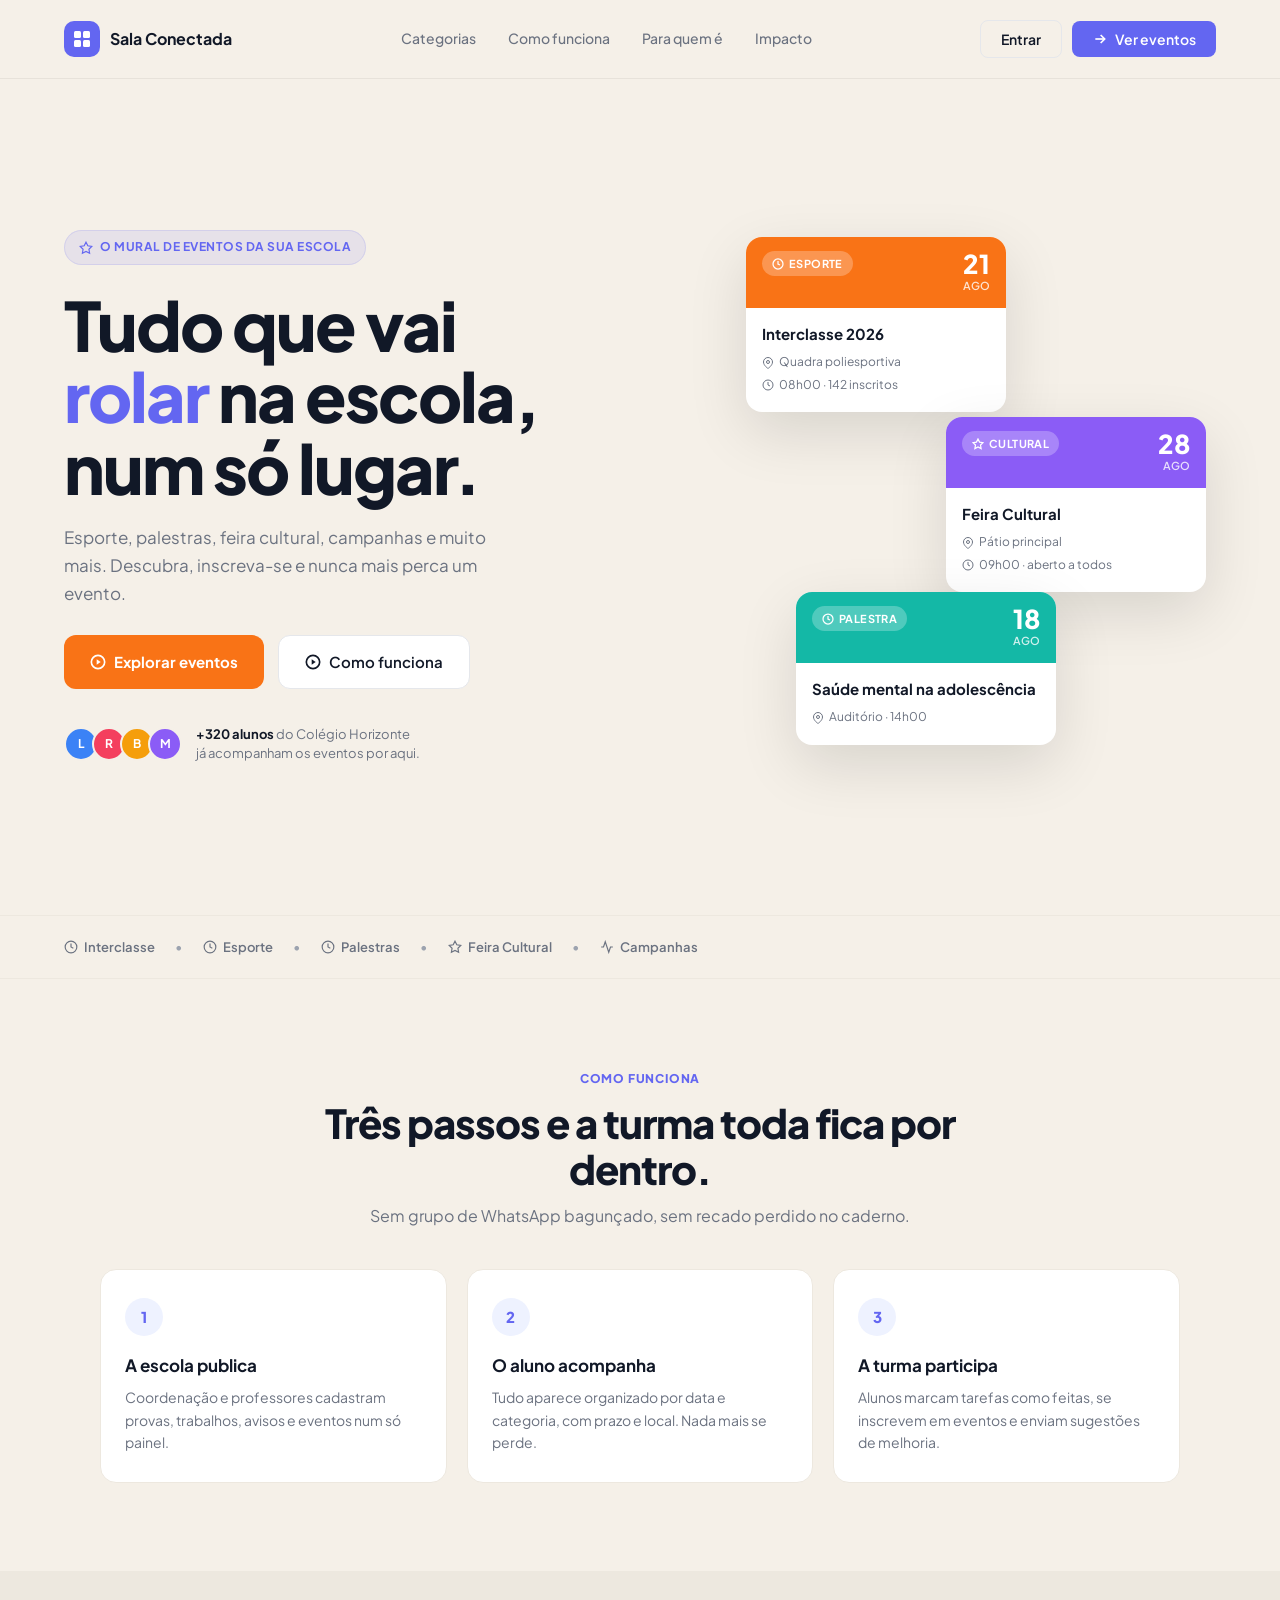
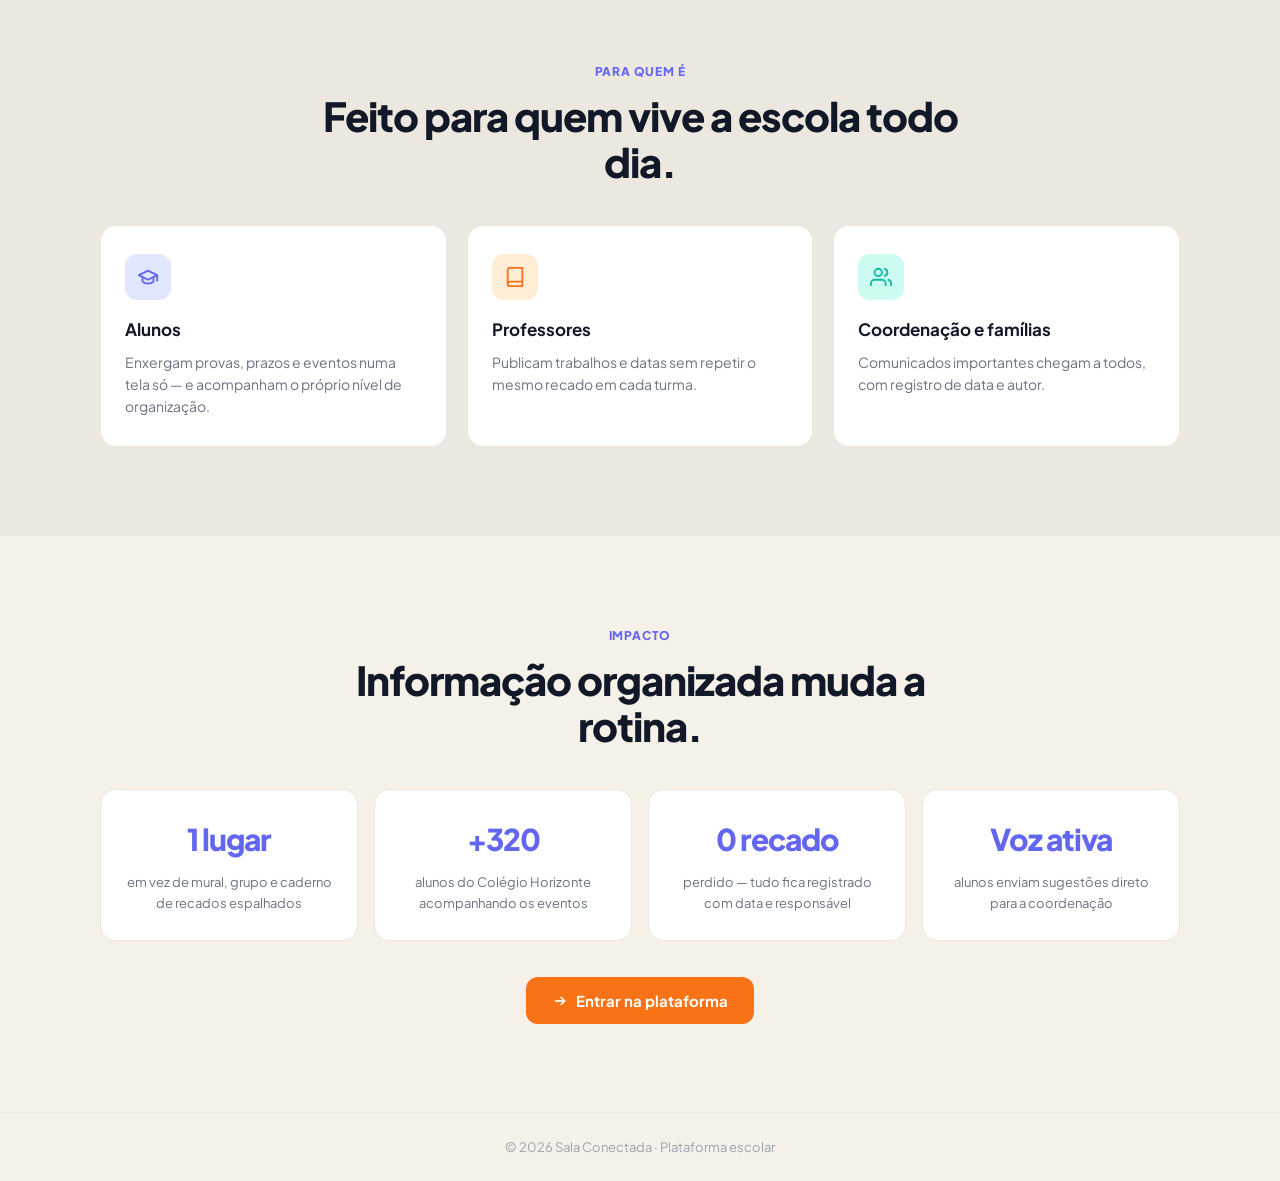
==== commit 194d3e4a: "Corrige falhas para apresentacao: navegacao de volta, links da nav, responsividade, datas futuras e " ====
--- a/index.html
+++ b/index.html
@@ -4,7 +4,7 @@
   <meta charset="UTF-8" />
   <meta name="viewport" content="width=device-width, initial-scale=1.0" />
   <title>Sala Conectada</title>
-  <link rel="stylesheet" href="style.css" />
+  <link rel="stylesheet" href="style.css?v=5" />
   <link rel="preconnect" href="https://fonts.googleapis.com" />
   <link rel="preconnect" href="https://fonts.gstatic.com" crossorigin />
   <link href="https://fonts.googleapis.com/css2?family=Plus+Jakarta+Sans:wght@400;500;600;700;800&display=swap" rel="stylesheet" />
@@ -30,14 +30,14 @@
       <span>Sala Conectada</span>
     </a>
     <div class="ln-links">
-      <a href="#">Categorias</a>
-      <a href="#">Como funciona</a>
-      <a href="#">Para quem é</a>
-      <a href="#">Impacto</a>
+      <a href="#categorias">Categorias</a>
+      <a href="#como-funciona">Como funciona</a>
+      <a href="#para-quem">Para quem é</a>
+      <a href="#impacto">Impacto</a>
     </div>
     <div class="ln-actions">
       <button class="btn-outline-dark" data-go="dashboard">Entrar</button>
-      <button class="btn-blue" data-go="dashboard">
+      <button class="btn-blue" data-go="eventos">
         <svg width="16" height="16" viewBox="0 0 24 24" fill="none" stroke="currentColor" stroke-width="2.5"><polyline points="5 12 19 12"/><polyline points="13 6 19 12 13 18"/></svg>
         Ver eventos
       </button>
@@ -61,14 +61,14 @@
         Descubra, inscreva-se e nunca mais perca um evento.
       </p>
       <div class="hero-btns">
-        <button class="btn-orange" data-go="dashboard">
+        <button class="btn-orange" data-go="eventos">
           <svg width="16" height="16" viewBox="0 0 24 24" fill="none" stroke="currentColor" stroke-width="2.5"><circle cx="12" cy="12" r="10"/><polygon points="10 8 16 12 10 16 10 8" fill="currentColor" stroke="none"/></svg>
           Explorar eventos
         </button>
-        <button class="btn-ghost-dark">
+        <a class="btn-ghost-dark" href="#como-funciona">
           <svg width="16" height="16" viewBox="0 0 24 24" fill="none" stroke="currentColor" stroke-width="2.5"><circle cx="12" cy="12" r="10"/><polygon points="10 8 16 12 10 16 10 8" fill="currentColor" stroke="none"/></svg>
           Como funciona
-        </button>
+        </a>
       </div>
       <div class="hero-proof">
         <div class="proof-avatars">
@@ -82,13 +82,13 @@
     </div>
 
     <div class="hero-right">
-      <div class="event-card-float card-orange" style="top:0;right:120px">
+      <div class="event-card-float card-orange" style="top:0;right:210px">
         <div class="ecf-header orange-bg">
           <span class="ecf-tag">
             <svg width="12" height="12" viewBox="0 0 24 24" fill="none" stroke="currentColor" stroke-width="2.5"><circle cx="12" cy="12" r="10"/><polyline points="12 6 12 12 16 14"/></svg>
             ESPORTE
           </span>
-          <div class="ecf-date"><span class="ecf-day">27</span><span class="ecf-month">JUN</span></div>
+          <div class="ecf-date"><span class="ecf-day">21</span><span class="ecf-month">AGO</span></div>
         </div>
         <div class="ecf-body">
           <h4>Interclasse 2026</h4>
@@ -97,13 +97,13 @@
         </div>
       </div>
 
-      <div class="event-card-float card-purple" style="top:80px;right:0">
+      <div class="event-card-float card-purple" style="top:180px;right:10px">
         <div class="ecf-header purple-bg">
           <span class="ecf-tag">
             <svg width="12" height="12" viewBox="0 0 24 24" fill="none" stroke="currentColor" stroke-width="2.5"><path d="M12 2l3.09 6.26L22 9.27l-5 4.87 1.18 6.88L12 17.77l-6.18 3.25L7 14.14 2 9.27l6.91-1.01L12 2z"/></svg>
             CULTURAL
           </span>
-          <div class="ecf-date"><span class="ecf-day">04</span><span class="ecf-month">JUL</span></div>
+          <div class="ecf-date"><span class="ecf-day">28</span><span class="ecf-month">AGO</span></div>
         </div>
         <div class="ecf-body">
           <h4>Feira Cultural</h4>
@@ -112,24 +112,24 @@
         </div>
       </div>
 
-      <div class="event-card-float card-teal" style="bottom:80px;right:60px">
+      <div class="event-card-float card-teal" style="top:355px;right:160px">
         <div class="ecf-header teal-bg">
           <span class="ecf-tag">
             <svg width="12" height="12" viewBox="0 0 24 24" fill="none" stroke="currentColor" stroke-width="2.5"><circle cx="12" cy="12" r="10"/><polyline points="12 6 12 12 16 14"/></svg>
             PALESTRA
           </span>
-          <div class="ecf-date"><span class="ecf-day">19</span><span class="ecf-month">JUN</span></div>
+          <div class="ecf-date"><span class="ecf-day">18</span><span class="ecf-month">AGO</span></div>
         </div>
         <div class="ecf-body">
           <h4>Saúde mental na adolescência</h4>
-          <p><svg width="12" height="12" viewBox="0 0 24 24" fill="none" stroke="currentColor" stroke-width="2"><path d="M21 10c0 7-9 13-9 13s-9-6-9-13a9 9 0 0 1 18 0z"/><circle cx="12" cy="10" r="3"/></svg> Auditório · 10h00</p>
+          <p><svg width="12" height="12" viewBox="0 0 24 24" fill="none" stroke="currentColor" stroke-width="2"><path d="M21 10c0 7-9 13-9 13s-9-6-9-13a9 9 0 0 1 18 0z"/><circle cx="12" cy="10" r="3"/></svg> Auditório · 14h00</p>
         </div>
       </div>
     </div>
   </section>
 
   <!-- CATEGORIES SCROLL -->
-  <div class="cat-strip">
+  <div class="cat-strip" id="categorias">
     <div class="cat-item"><svg width="14" height="14" viewBox="0 0 24 24" fill="none" stroke="currentColor" stroke-width="2"><circle cx="12" cy="12" r="10"/><polyline points="12 6 12 12 16 14"/></svg> Interclasse</div>
     <div class="cat-sep">•</div>
     <div class="cat-item"><svg width="14" height="14" viewBox="0 0 24 24" fill="none" stroke="currentColor" stroke-width="2"><circle cx="12" cy="12" r="10"/><polyline points="12 6 12 12 16 14"/></svg> Esporte</div>
@@ -141,6 +141,95 @@
     <div class="cat-item"><svg width="14" height="14" viewBox="0 0 24 24" fill="none" stroke="currentColor" stroke-width="2"><path d="M22 12h-4l-3 9L9 3l-3 9H2"/></svg> Campanhas</div>
   </div>
 
+  <!-- COMO FUNCIONA -->
+  <section class="ln-section" id="como-funciona">
+    <div class="ln-section-head">
+      <span class="ln-eyebrow">COMO FUNCIONA</span>
+      <h2>Três passos e a turma toda fica por dentro.</h2>
+      <p>Sem grupo de WhatsApp bagunçado, sem recado perdido no caderno.</p>
+    </div>
+    <div class="step-grid">
+      <div class="step-card">
+        <div class="step-num">1</div>
+        <h3>A escola publica</h3>
+        <p>Coordenação e professores cadastram provas, trabalhos, avisos e eventos num só painel.</p>
+      </div>
+      <div class="step-card">
+        <div class="step-num">2</div>
+        <h3>O aluno acompanha</h3>
+        <p>Tudo aparece organizado por data e categoria, com prazo e local. Nada mais se perde.</p>
+      </div>
+      <div class="step-card">
+        <div class="step-num">3</div>
+        <h3>A turma participa</h3>
+        <p>Alunos marcam tarefas como feitas, se inscrevem em eventos e enviam sugestões de melhoria.</p>
+      </div>
+    </div>
+  </section>
+
+  <!-- PARA QUEM É -->
+  <section class="ln-section ln-section-alt" id="para-quem">
+    <div class="ln-section-head">
+      <span class="ln-eyebrow">PARA QUEM É</span>
+      <h2>Feito para quem vive a escola todo dia.</h2>
+    </div>
+    <div class="who-grid">
+      <div class="who-card">
+        <div class="who-icon violet">
+          <svg width="22" height="22" viewBox="0 0 24 24" fill="none" stroke="currentColor" stroke-width="2" stroke-linecap="round" stroke-linejoin="round"><path d="M22 10v6M2 10l10-5 10 5-10 5z"/><path d="M6 12v5c3 3 9 3 12 0v-5"/></svg>
+        </div>
+        <h3>Alunos</h3>
+        <p>Enxergam provas, prazos e eventos numa tela só — e acompanham o próprio nível de organização.</p>
+      </div>
+      <div class="who-card">
+        <div class="who-icon orange">
+          <svg width="22" height="22" viewBox="0 0 24 24" fill="none" stroke="currentColor" stroke-width="2" stroke-linecap="round" stroke-linejoin="round"><path d="M4 19.5A2.5 2.5 0 0 1 6.5 17H20"/><path d="M6.5 2H20v20H6.5A2.5 2.5 0 0 1 4 19.5v-15A2.5 2.5 0 0 1 6.5 2z"/></svg>
+        </div>
+        <h3>Professores</h3>
+        <p>Publicam trabalhos e datas sem repetir o mesmo recado em cada turma.</p>
+      </div>
+      <div class="who-card">
+        <div class="who-icon teal">
+          <svg width="22" height="22" viewBox="0 0 24 24" fill="none" stroke="currentColor" stroke-width="2" stroke-linecap="round" stroke-linejoin="round"><path d="M17 21v-2a4 4 0 0 0-4-4H5a4 4 0 0 0-4 4v2"/><circle cx="9" cy="7" r="4"/><path d="M23 21v-2a4 4 0 0 0-3-3.87"/><path d="M16 3.13a4 4 0 0 1 0 7.75"/></svg>
+        </div>
+        <h3>Coordenação e famílias</h3>
+        <p>Comunicados importantes chegam a todos, com registro de data e autor.</p>
+      </div>
+    </div>
+  </section>
+
+  <!-- IMPACTO -->
+  <section class="ln-section" id="impacto">
+    <div class="ln-section-head">
+      <span class="ln-eyebrow">IMPACTO</span>
+      <h2>Informação organizada muda a rotina.</h2>
+    </div>
+    <div class="impact-grid">
+      <div class="impact-card">
+        <strong>1 lugar</strong>
+        <span>em vez de mural, grupo e caderno de recados espalhados</span>
+      </div>
+      <div class="impact-card">
+        <strong>+320</strong>
+        <span>alunos do Colégio Horizonte acompanhando os eventos</span>
+      </div>
+      <div class="impact-card">
+        <strong>0 recado</strong>
+        <span>perdido — tudo fica registrado com data e responsável</span>
+      </div>
+      <div class="impact-card">
+        <strong>Voz ativa</strong>
+        <span>alunos enviam sugestões direto para a coordenação</span>
+      </div>
+    </div>
+    <div class="impact-cta">
+      <button class="btn-orange" data-go="dashboard">
+        <svg width="16" height="16" viewBox="0 0 24 24" fill="none" stroke="currentColor" stroke-width="2.5"><polyline points="5 12 19 12"/><polyline points="13 6 19 12 13 18"/></svg>
+        Entrar na plataforma
+      </button>
+    </div>
+  </section>
+
   <footer class="ln-footer">
     <p>© 2026 Sala Conectada · Plataforma escolar</p>
   </footer>
@@ -154,7 +243,7 @@
 
   <!-- SIDEBAR -->
   <aside class="sidebar">
-    <div class="sb-brand">
+    <div class="sb-brand" data-go="landing" title="Voltar para a página inicial">
       <div class="logo-icon">
         <svg width="20" height="20" viewBox="0 0 20 20" fill="none">
           <rect x="2" y="2" width="7" height="7" rx="1.5" fill="white"/>
@@ -255,7 +344,7 @@
           </div>
           <div class="stat-card">
             <div class="stat-icon-wrap teal"><svg width="20" height="20" viewBox="0 0 24 24" fill="none" stroke="currentColor" stroke-width="2"><polygon points="12 2 15.09 8.26 22 9.27 17 14.14 18.18 21.02 12 17.77 5.82 21.02 7 14.14 2 9.27 8.91 8.26 12 2"/></svg></div>
-            <div><span class="stat-label">Eventos da semana</span><strong class="stat-val" id="stat-eventos">0</strong></div>
+            <div><span class="stat-label">Próximos eventos</span><strong class="stat-val" id="stat-eventos">0</strong></div>
           </div>
         </div>
 
@@ -289,6 +378,14 @@
               </div>
             </div>
           </div>
+        </div>
+
+        <div class="panel" style="margin-top:16px">
+          <div class="panel-header panel-header-row">
+            <h3>Próximos compromissos</h3>
+            <button class="link-btn" data-nav="calendario">Ver calendário completo →</button>
+          </div>
+          <div id="upcoming-list" class="upcoming"></div>
         </div>
       </section>
 
@@ -387,6 +484,6 @@
 </div>
 
 <div id="toast" class="toast"></div>
-<script src="script.js"></script>
+<script src="script.js?v=5"></script>
 </body>
 </html>
--- a/style.css
+++ b/style.css
@@ -260,6 +260,79 @@
 }
 .cat-sep { color: var(--muted-light); }
 
+/* ── Landing sections ── */
+.ln-section {
+  padding: clamp(56px, 7vw, 88px) clamp(24px, 5vw, 80px);
+  border-top: 1px solid var(--cream-dark);
+}
+.ln-section-alt { background: var(--cream-dark); }
+
+.ln-section-head { max-width: 640px; margin: 0 auto 40px; text-align: center; }
+.ln-eyebrow {
+  display: inline-block; font-size: 12px; font-weight: 800;
+  letter-spacing: .8px; color: var(--violet); margin-bottom: 12px;
+}
+.ln-section-head h2 {
+  font-size: clamp(28px, 3.4vw, 40px); font-weight: 800;
+  letter-spacing: -1px; line-height: 1.15; color: var(--text);
+}
+.ln-section-head p { margin-top: 12px; font-size: 16px; color: var(--muted); }
+
+/* Steps */
+.step-grid {
+  display: grid; grid-template-columns: repeat(3, 1fr); gap: 20px;
+  max-width: 1080px; margin: 0 auto;
+}
+.step-card {
+  background: #fff; border: 1px solid var(--cream-dark);
+  border-radius: var(--radius-lg); padding: 28px 24px;
+}
+.step-num {
+  width: 38px; height: 38px; border-radius: 50%;
+  background: var(--violet-bg); color: var(--violet);
+  display: flex; align-items: center; justify-content: center;
+  font-size: 15px; font-weight: 800; margin-bottom: 16px;
+}
+.step-card h3 { font-size: 17px; font-weight: 700; margin-bottom: 8px; }
+.step-card p  { font-size: 14px; color: var(--muted); line-height: 1.6; }
+
+/* Para quem é */
+.who-grid {
+  display: grid; grid-template-columns: repeat(3, 1fr); gap: 20px;
+  max-width: 1080px; margin: 0 auto;
+}
+.who-card {
+  background: #fff; border: 1px solid var(--cream-dark);
+  border-radius: var(--radius-lg); padding: 28px 24px;
+}
+.who-icon {
+  width: 46px; height: 46px; border-radius: var(--radius);
+  display: flex; align-items: center; justify-content: center;
+  margin-bottom: 16px;
+}
+.who-icon.violet { background: var(--violet-light); color: var(--violet); }
+.who-icon.orange { background: #FFEDD5;             color: var(--orange); }
+.who-icon.teal   { background: #CCFBF1;             color: var(--teal);   }
+.who-card h3 { font-size: 17px; font-weight: 700; margin-bottom: 8px; }
+.who-card p  { font-size: 14px; color: var(--muted); line-height: 1.6; }
+
+/* Impacto */
+.impact-grid {
+  display: grid; grid-template-columns: repeat(4, 1fr); gap: 16px;
+  max-width: 1080px; margin: 0 auto;
+}
+.impact-card {
+  background: #fff; border: 1px solid var(--cream-dark);
+  border-radius: var(--radius-lg); padding: 26px 20px; text-align: center;
+}
+.impact-card strong {
+  display: block; font-size: 30px; font-weight: 800;
+  color: var(--violet); letter-spacing: -1px; margin-bottom: 8px;
+}
+.impact-card span { font-size: 13px; color: var(--muted); line-height: 1.5; }
+.impact-cta { display: flex; justify-content: center; margin-top: 36px; }
+.impact-cta .btn-orange { display: inline-flex; }
+
 .ln-footer {
   text-align: center; padding: 24px;
   border-top: 1px solid var(--cream-dark);
@@ -281,6 +354,7 @@
 .sb-brand {
   display: flex; align-items: flex-start; gap: 10px;
   padding: 8px 10px 20px;
+  cursor: pointer;
 }
 .sb-brand-text { display: flex; flex-direction: column; gap: 2px; }
 .sb-brand-name { font-size: 15px; font-weight: 700; color: var(--text); }
@@ -400,6 +474,30 @@
 }
 .panel-header { margin-bottom: 16px; }
 .panel-header h3 { font-size: 15px; font-weight: 700; }
+.panel-header-row { display: flex; align-items: center; justify-content: space-between; gap: 12px; }
+.link-btn {
+  background: none; border: none; color: var(--violet);
+  font-size: 13px; font-weight: 600; padding: 0;
+}
+.link-btn:hover { text-decoration: underline; }
+
+/* Próximos compromissos */
+.upcoming { display: flex; flex-direction: column; }
+.up-item {
+  display: flex; align-items: center; gap: 14px;
+  padding: 12px 0; border-bottom: 1px solid var(--border);
+}
+.up-item:last-child { border-bottom: none; padding-bottom: 0; }
+.up-date {
+  flex-shrink: 0; width: 52px; text-align: center;
+  background: var(--violet-bg); border-radius: var(--radius-sm); padding: 7px 0;
+}
+.up-day   { display: block; font-size: 17px; font-weight: 800; color: var(--violet); line-height: 1; }
+.up-month { display: block; font-size: 10px; font-weight: 700; color: var(--violet); opacity: .75; letter-spacing: .3px; }
+.up-info { min-width: 0; flex: 1; }
+.up-info h4 { font-size: 13px; font-weight: 600; margin-bottom: 2px; }
+.up-when { font-size: 12px; color: var(--muted); }
+.up-item .tag { flex-shrink: 0; }
 
 /* Org ring */
 .org-wrap { display: flex; flex-direction: column; align-items: center; gap: 16px; }
@@ -566,3 +664,85 @@
   transition: all .3s cubic-bezier(.34,1.56,.64,1);
 }
 .toast.visible { opacity: 1; transform: translateX(-50%) translateY(0); }
+
+/* ════════════════════════════════════════
+   RESPONSIVO
+════════════════════════════════════════ */
+
+/* Notebook / projetor 1366px */
+@media (max-width: 1200px) {
+  .stat-grid   { grid-template-columns: repeat(2, 1fr); }
+  .impact-grid { grid-template-columns: repeat(2, 1fr); }
+  .hero-right  { height: 460px; }
+  .event-card-float { width: 230px; }
+}
+
+/* Tablet */
+@media (max-width: 980px) {
+  .hero {
+    grid-template-columns: 1fr;
+    min-height: auto;
+    gap: 56px;
+  }
+  .hero-left { max-width: none; }
+  .hero-right {
+    position: static; height: auto;
+    display: flex; flex-wrap: wrap; gap: 16px; justify-content: center;
+  }
+  .event-card-float {
+    position: static !important;
+    width: 260px; animation: none;
+  }
+  .ln-links { display: none; }
+  .step-grid, .who-grid { grid-template-columns: 1fr; max-width: 480px; }
+  .dash-row      { grid-template-columns: 1fr; }
+  .suggest-grid  { grid-template-columns: 1fr; }
+  .profile-grid  { grid-template-columns: 1fr; }
+}
+
+/* Celular */
+@media (max-width: 720px) {
+  .page-app.show { flex-direction: column; }
+
+  .sidebar {
+    width: 100%; height: auto; position: static;
+    border-right: none; border-bottom: 1px solid var(--border);
+    padding: 14px 16px;
+  }
+  .sb-brand { padding: 4px 4px 14px; }
+  .sb-section-label { display: none; }
+  .sb-nav {
+    flex-direction: row; flex-wrap: wrap; gap: 6px;
+  }
+  .sb-item { width: auto; padding: 8px 12px; font-size: 13px; }
+  .sb-user-card { margin-top: 14px; }
+
+  .topbar {
+    height: auto; flex-direction: column; align-items: flex-start;
+    gap: 12px; padding: 14px 18px; position: static;
+  }
+  .topbar-right { width: 100%; }
+  .topbar-title { font-size: 19px; }
+
+  .view-container { padding: 18px; }
+  .stat-grid   { grid-template-columns: 1fr; }
+  .impact-grid { grid-template-columns: 1fr; max-width: 400px; }
+
+  .ln-nav { padding: 14px 18px; }
+  .ln-actions { gap: 8px; }
+  .btn-outline-dark, .btn-blue { padding: 8px 14px; font-size: 13px; }
+  .hero { padding: 40px 18px; }
+  .hero-title { letter-spacing: -1px; }
+  .hero-btns { flex-direction: column; align-items: stretch; }
+  .hero-btns .btn-orange,
+  .hero-btns .btn-ghost-dark { justify-content: center; }
+
+  /* Listas empilham em vez de espremer */
+  .list-item {
+    flex-direction: column; align-items: flex-start; gap: 12px;
+  }
+  .li-aside {
+    align-items: flex-start; text-align: left; min-width: 0;
+    flex-direction: row; flex-wrap: wrap; gap: 10px;
+  }
+}
